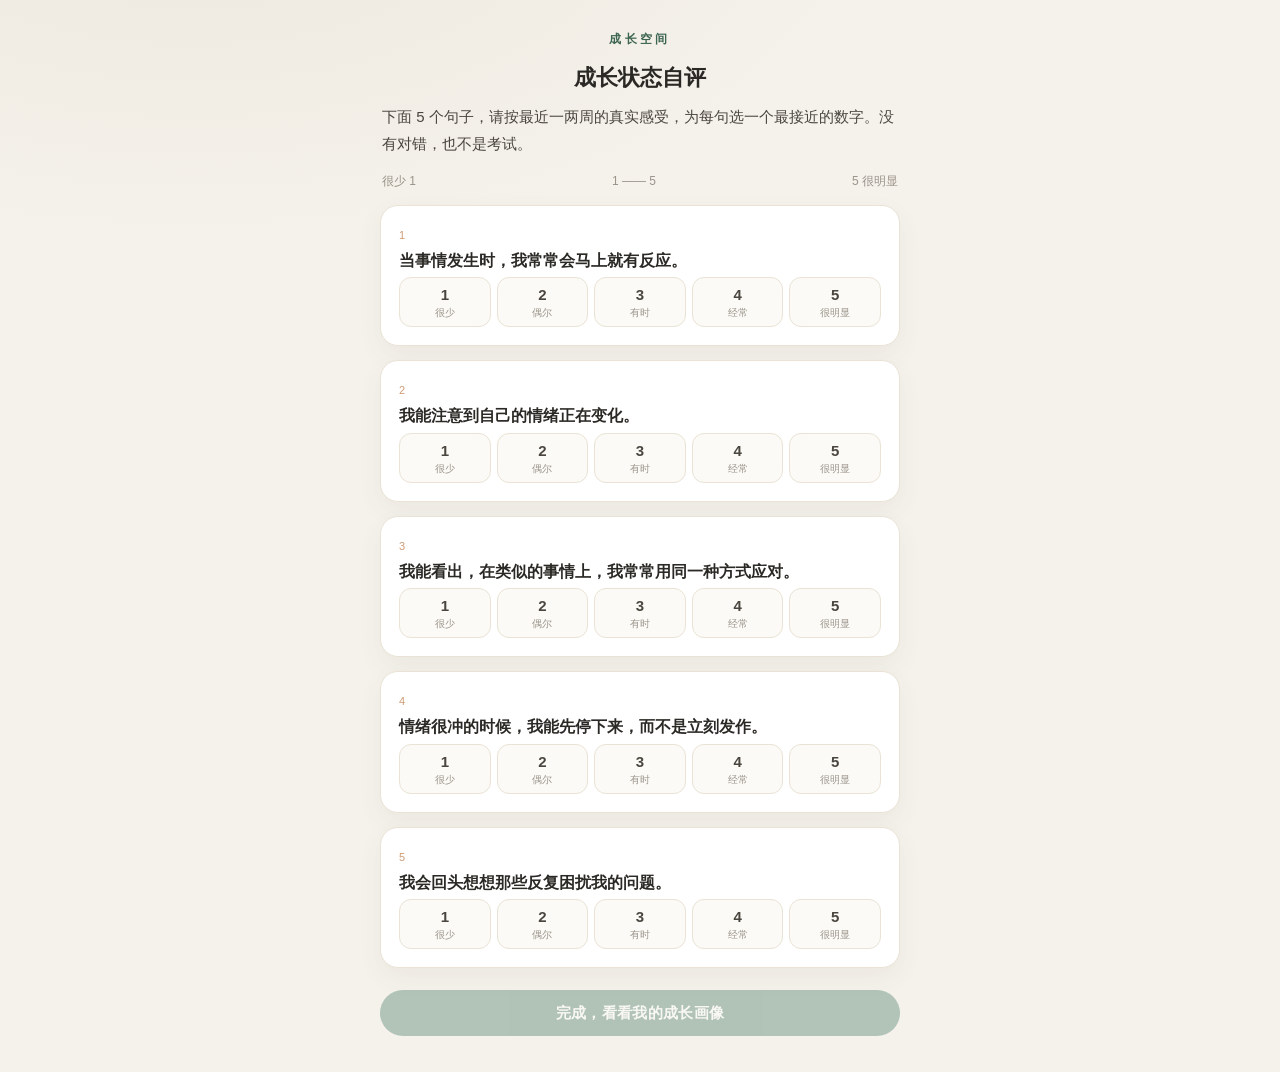
==== 成长空间.html @ 11278778 "growth-space: 个人成长小工具 第一阶段(9区框架+中央区5课+成长闭环)" ====
﻿<!DOCTYPE html>
<html lang="zh-CN">
<head>
  <meta charset="UTF-8">
  <meta name="viewport" content="width=device-width, initial-scale=1.0, viewport-fit=cover">
  <meta name="description" content="成长空间：一个温和的个人成长小工具。自我观察、情绪、沟通与习惯，每天 10 分钟。">
  <title>成长空间</title>
  <style>
/* =========================================================================
   成长空间 · 样式
   温和、简洁、有一点治愈感；成人向生活方式工具；移动端优先。
   ========================================================================= */

:root{
  --bg:#f5f2ec;
  --card:#ffffff;
  --ink:#2b2925;
  --ink-2:#4a463f;
  --muted:#9b948a;
  --line:#eae3d5;
  --brand:#5f8b77;
  --brand-ink:#3d6551;
  --brand-soft:#e9f1ec;
  --warm:#cf9b74;
  --warm-soft:#f8ece1;
  --radius:18px;
  --shadow:0 10px 26px rgba(80,70,55,.06);
  --maxw:560px;
  --font:-apple-system,BlinkMacSystemFont,"PingFang SC","Hiragino Sans GB","Microsoft YaHei","Noto Sans SC",sans-serif;
}

*{box-sizing:border-box;-webkit-tap-highlight-color:transparent}
html{-webkit-text-size-adjust:100%}
body{
  margin:0;
  font-family:var(--font);
  background:var(--bg);
  color:var(--ink);
  line-height:1.7;
  min-height:100vh;
}
button{font-family:inherit;cursor:pointer;border:none;background:none;color:inherit}
input,textarea{font-family:inherit;color:var(--ink)}

.hidden{display:none !important}

/* 页面容器：窄列居中，桌面两侧留气氛 */
main#view{
  max-width:var(--maxw);
  margin:0 auto;
  padding:18px 20px 104px;
}
body.no-tab main#view{padding-bottom:36px}

/* ---------- 顶栏 ---------- */
#topbar{
  position:sticky;top:0;z-index:30;
  display:flex;align-items:center;justify-content:center;
  height:52px;
  background:color-mix(in srgb, var(--bg) 82%, transparent);
  backdrop-filter:blur(8px);
  -webkit-backdrop-filter:blur(8px);
}
#topbar.hidden{display:none}
#pageTitle{font-size:15px;font-weight:600;letter-spacing:.04em}
#btnBack{
  position:absolute;left:10px;top:50%;transform:translateY(-50%);
  width:40px;height:40px;font-size:26px;line-height:1;color:var(--ink-2);
}
body.no-bar #topbar{display:none}

/* ---------- 底部导航 ---------- */
#tabbar{
  position:fixed;left:0;right:0;bottom:0;z-index:40;
  max-width:var(--maxw);margin:0 auto;
  display:flex;
  background:color-mix(in srgb, var(--card) 92%, transparent);
  backdrop-filter:blur(10px);
  -webkit-backdrop-filter:blur(10px);
  border-top:1px solid var(--line);
  padding-bottom:env(safe-area-inset-bottom);
}
#tabbar.hidden{display:none}
#tabbar .tab{
  flex:1;height:60px;
  display:flex;flex-direction:column;align-items:center;justify-content:center;
  font-size:12px;color:var(--muted);letter-spacing:.03em;
  position:relative;
}
#tabbar .tab::before{
  content:"";width:4px;height:4px;border-radius:50%;
  background:transparent;margin-bottom:2px;
}
#tabbar .tab.on{color:var(--brand-ink);font-weight:600}
#tabbar .tab.on::before{background:var(--brand)}

/* ---------- 轻提示 ---------- */
#toast{
  position:fixed;left:50%;bottom:88px;transform:translateX(-50%) translateY(8px);
  z-index:60;background:rgba(43,41,37,.88);color:#fff;
  font-size:13px;padding:9px 16px;border-radius:999px;
  opacity:0;pointer-events:none;transition:.22s ease;white-space:nowrap;
}
#toast.show{opacity:1;transform:translateX(-50%) translateY(0)}
body.no-tab #toast{bottom:40px}

/* ---------- 通用 ---------- */
.muted{color:var(--muted)}
.small{font-size:12px}
.center{text-align:center}
.label{
  font-size:12px;letter-spacing:.14em;color:var(--muted);
  text-transform:uppercase;
}
.card{
  background:var(--card);border:1px solid var(--line);
  border-radius:var(--radius);box-shadow:var(--shadow);
  padding:18px 18px;
  margin:0 0 14px;
}
.card-head{
  display:flex;align-items:baseline;justify-content:space-between;
  margin-bottom:6px;gap:10px;
}
.card h3{margin:2px 0 6px;font-size:18px;line-height:1.5}
.card .sub,.card p{margin:4px 0}
.meta{font-size:13px;margin:2px 0}
.tag{
  display:inline-block;font-size:11px;padding:2px 9px;border-radius:999px;
  background:#f0ece4;color:#8a8376;white-space:nowrap;
}
.tag.live,.tag.ok{background:var(--brand-soft);color:var(--brand-ink)}
.tag.soon{background:#f1eee7;color:#a49c8f}
.page-intro{color:var(--ink-2);font-size:14px;margin:6px 2px 14px}

/* 按钮 */
.btn{
  display:inline-flex;align-items:center;justify-content:center;
  min-height:46px;padding:0 20px;border-radius:999px;
  font-size:15px;font-weight:600;letter-spacing:.02em;
  transition:transform .08s ease, opacity .15s;
}
.btn:active{transform:scale(.98)}
.btn.primary{background:var(--brand);color:#fff}
.btn.ghost{background:var(--card);color:var(--brand-ink);border:1px solid var(--line)}
.btn.wide{width:100%}
.btn[disabled]{opacity:.45;pointer-events:none}
.btnrow{display:flex;gap:10px;flex-wrap:wrap;margin-top:14px}
.btnrow .btn{flex:1;min-width:120px}
.btnrow.center{justify-content:center}
.bigpad{margin-top:6px}
.link{
  color:var(--brand-ink);font-size:14px;padding:6px 2px;font-weight:500;
}
.link.small{font-size:12px;color:var(--muted)}

/* 进度条与统计 */
.bar{height:8px;border-radius:999px;background:#eee7da;overflow:hidden;margin:8px 0 4px}
.bar i{display:block;height:100%;background:linear-gradient(90deg,var(--brand),#83a68f);border-radius:999px;transition:width .4s ease}
.bar.mini{margin:10px 0 2px}
.statrow{display:flex;gap:6px;margin-top:12px}
.stat{flex:1;text-align:center}
.stat b{display:block;font-size:20px;font-weight:700;letter-spacing:.01em}
.stat span{font-size:11px;color:var(--muted)}

/* ---------- 首页 ---------- */
.hero{
  background:linear-gradient(160deg,var(--brand-soft),#f3ead9);
  border-radius:22px;padding:20px 20px 22px;margin-bottom:16px;
}
.hero-row{display:flex;align-items:center;justify-content:space-between;margin-bottom:14px}
.brand-mini{font-size:12px;letter-spacing:.28em;color:var(--brand-ink);font-weight:600}
.streak-chip{
  font-size:12px;color:var(--brand-ink);background:rgba(255,255,255,.65);
  padding:4px 11px;border-radius:999px;
}
.greet{font-size:13px;color:var(--brand-ink);margin:0 0 2px}
.hero-q{font-size:27px;line-height:1.35;margin:0;font-weight:700;letter-spacing:.01em}
.today-card h3{font-size:19px}
.today-card .btn{margin-top:14px}
.today-note{font-size:13px;color:var(--muted);text-align:center;margin:4px 0 6px}
.done-card .big{font-size:15px;color:var(--brand-ink);background:var(--brand-soft);display:inline-block;padding:8px 14px;border-radius:999px;margin-bottom:8px;font-weight:700;letter-spacing:.1em}
.card .pt{font-weight:600;color:var(--ink-2)}

/* ---------- 9 区地图 ---------- */
.zonemap{
  display:grid;grid-template-columns:repeat(3,1fr);grid-auto-rows:minmax(84px,auto);
  gap:9px;
}
.zone-cell{
  display:flex;flex-direction:column;align-items:center;justify-content:center;
  background:var(--card);border:1px solid var(--line);border-radius:16px;
  text-align:center;padding:8px 6px;color:var(--ink-2);
  text-decoration:none;min-height:84px;
}
.zone-cell.live{
  background:linear-gradient(160deg,#eef4ef,var(--card));
  border-color:#c9dcd2;
}
.zc-name{font-size:13px;font-weight:600;line-height:1.35}
.zc-count{font-size:11px;color:var(--brand-ink);margin-top:2px;font-weight:600}
.zc-status{font-size:10px;color:#b3aca0;margin-top:2px;letter-spacing:.05em}
.zc-status.ok{color:var(--brand)}

/* 区域详情 */
.zone-head{display:flex;align-items:flex-start;justify-content:space-between;gap:8px}
.zone-head h2{margin:0;font-size:22px}
.mods{margin:0 0 14px}
.mods .label,.lessons .label{margin:4px 2px 8px}
.mod{
  display:flex;align-items:center;gap:10px;
  background:var(--card);border:1px solid var(--line);
  padding:12px 14px;border-radius:14px;margin-bottom:8px;font-size:14px;
}
.mod .dot{width:8px;height:8px;border-radius:50%;background:var(--brand);flex:none}
.mod.soon{color:var(--muted)}
.mod.soon .dot{background:#d8d1c3}
.soon-tag{margin-left:auto;font-size:11px;color:#b3aca0;white-space:nowrap}
.lessons .label{margin-top:6px}
.coming-card{background:var(--warm-soft);border-radius:var(--radius);padding:16px 18px;border:1px solid #f0ddc9}

/* 课程行 */
.lesson-row{
  display:flex;align-items:center;justify-content:space-between;gap:10px;
  background:var(--card);border:1px solid var(--line);
  border-radius:15px;padding:13px 14px;margin-bottom:9px;
}
.lesson-row.done{background:#fafaf7;border-color:#e3dfd3}
.lesson-row.done .lr-text b{color:var(--muted)}
.lesson-row .lr-main{display:flex;align-items:center;gap:12px;min-width:0}
.lr-no{
  flex:none;width:34px;height:34px;border-radius:50%;
  display:flex;align-items:center;justify-content:center;
  font-size:13px;font-weight:700;color:var(--brand-ink);background:var(--brand-soft);
}
.lesson-row.done .lr-no{background:#eef0e6;color:#a6a194}
.lr-text{min-width:0}
.lr-text b{display:block;font-size:15px;line-height:1.4}
.lr-text .small{display:block;margin-top:2px}
.lr-cta{flex:none;font-size:12px;color:var(--brand-ink);font-weight:600}

/* ---------- 学习页 ---------- */
.lesson-head{padding:6px 2px 8px}
.lesson-head h2{font-size:21px;line-height:1.45;margin:8px 0 4px}
.lh-meta{display:flex;align-items:center;gap:8px;font-size:12px}
.ribbon{
  margin:10px 0 4px;font-size:12px;color:var(--brand-ink);
  background:var(--brand-soft);border-radius:999px;padding:6px 12px;display:inline-block;
}
.stepper{display:flex;gap:8px;margin:16px 0 6px}
.stepper .step{display:flex;align-items:center;gap:6px;font-size:12px;color:#b3aca0}
.stepper .step i{
  width:20px;height:20px;border-radius:50%;background:#efe9dc;color:#9f988b;
  font-style:normal;display:flex;align-items:center;justify-content:center;font-size:11px;
}
.stepper .step.on{color:var(--brand-ink)}
.stepper .step.on i,.stepper .step.cur i{background:var(--brand);color:#fff}
.stepper .step.cur{color:var(--brand-ink);font-weight:600}

.reading{font-size:16px;line-height:1.9;color:#33312c}
.body-h{margin:20px 0 4px;font-size:17px;color:var(--ink);letter-spacing:.01em}
.body-p{margin:6px 0;color:#3b3832}
.case{
  background:var(--warm-soft);border:1px solid #f0ddc9;border-left:4px solid var(--warm);
  border-radius:12px;padding:12px 15px;margin:16px 0;
}
.case-tag{display:block;font-size:11px;color:var(--warm);letter-spacing:.12em;margin-bottom:6px;font-weight:600}
.action-bar{margin-top:22px}
.card.finish .tip{margin-top:10px;background:var(--brand-soft);border-radius:12px;padding:11px 13px;font-size:13.5px;color:var(--ink-2)}

/* ---------- 表单 ---------- */
.steps{margin:8px 0 12px;padding-left:20px}
.steps li{margin:5px 0;color:var(--ink-2)}
.field{display:block;margin:14px 0}
.field>span{font-size:13.5px;font-weight:600;color:var(--ink-2);display:block;margin-bottom:6px}
.field .q{font-size:15px;font-weight:600;color:var(--ink)}
.field .hint{display:block;font-size:12px;color:var(--muted);font-weight:400;margin-top:2px}
textarea{
  width:100%;border:1px solid var(--line);background:#fbfaf6;
  border-radius:12px;padding:11px 12px;font-size:14.5px;line-height:1.7;
  resize:vertical;min-height:56px;outline:none;
}
textarea:focus{border-color:#c4d6cb;background:#fff}

/* ---------- 画像 / 状态 ---------- */
.state-text{font-size:15px;line-height:1.85;color:var(--ink-2);margin-top:4px}
.focus-label{margin:10px 0 2px;font-size:12px;letter-spacing:.12em;color:var(--muted)}
.focus-item{margin:3px 0;color:var(--ink-2);font-size:14px}
.chips{display:flex;flex-wrap:wrap;gap:8px;margin-top:8px}
.chip{
  font-size:12.5px;color:var(--brand-ink);background:var(--brand-soft);
  border:1px solid #d6e3da;padding:7px 12px;border-radius:999px;line-height:1.3;
  text-align:left;max-width:100%;
}
.chip.ok{background:var(--brand-soft)}
.smallmt{margin-top:14px}
.statgrid{display:grid;grid-template-columns:repeat(4,1fr);gap:9px;margin-bottom:14px}
.statgrid .stat{background:var(--card);border:1px solid var(--line);border-radius:16px;padding:12px 4px}
.statgrid .stat b{font-size:19px}

/* 时间线 */
.timeline{list-style:none;margin:6px 0 0;padding:0}
.timeline li{
  display:flex;gap:12px;padding:10px 0;border-bottom:1px dashed var(--line);
}
.timeline li:last-child{border-bottom:none}
.tl-date{flex:none;width:52px;font-size:11px;color:var(--muted);line-height:1.4;text-align:right}
.tl-date em{display:block;font-style:normal;color:#c6bfb2}
.tl-main{min-width:0;font-size:13.5px}
.tl-main b{font-weight:600;font-size:13.5px;color:var(--ink-2)}
.tl-main .note{margin:2px 0 0;font-size:13px;color:var(--ink-2);white-space:pre-wrap}
.review p{color:var(--ink-2)}

/* ---------- 成长评估 ---------- */
.assess .page-intro{font-size:15px;line-height:1.8}
.assess-top{text-align:center;margin:6px 0 4px}
.assess-top h2{font-size:22px;margin:8px 0 2px}
.scale-legend{
  display:flex;justify-content:space-between;font-size:12px;color:var(--muted);
  margin:6px 2px 14px;
}
.aq{padding-top:16px}
.aq-no{font-size:11px;color:var(--warm);letter-spacing:.2em;margin:0}
.aq-text{font-size:15.5px;font-weight:600;margin:4px 0 12px;line-height:1.6}
.scale{display:flex;gap:6px}
.sc{
  flex:1;display:flex;flex-direction:column;align-items:center;gap:3px;
  padding:8px 0 6px;border:1px solid var(--line);border-radius:12px;
  background:#fbfaf6;font-size:10px;color:var(--muted);
}
.sc b{font-size:15px;color:var(--ink-2)}
.sc.on{background:var(--brand);border-color:var(--brand)}
.sc.on b,.sc.on span{color:#fff}

@media (min-width:600px){
  body{background:
    radial-gradient(1200px 600px at 15% -10%, #ece8dd 0, transparent 60%),
    var(--bg);}
}
@media (max-width:360px){
  .hero-q{font-size:24px}
  .statgrid{grid-template-columns:repeat(2,1fr)}
}
</style>
</head>
<body>

  <!-- 顶栏 -->
  <header id="topbar">
    <button id="btnBack" class="iconbtn back" aria-label="返回" hidden>‹</button>
    <div id="pageTitle">成长空间</div>
  </header>

  <!-- 页面内容 -->
  <main id="view"></main>

  <!-- 底部导航 -->
  <nav id="tabbar">
    <button class="tab" data-nav="home">首页</button>
    <button class="tab" data-nav="route">路线</button>
    <button class="tab" data-nav="course">课程</button>
    <button class="tab" data-nav="practice">练习</button>
    <button class="tab" data-nav="archive">我的</button>
  </nav>

  <!-- 轻提示 -->
  <div id="toast" role="status"></div>

  <!-- 核心层 -->
  <script>
/* =========================================================================
 * 成长空间 · 通用 UI 小工具（无依赖）
 * ========================================================================= */
(function () {
  "use strict";

  function $(s, root) { return (root || document).querySelector(s); }
  function $all(s, root) { return Array.prototype.slice.call((root || document).querySelectorAll(s)); }

  /* 转义，防止用户输入内容被当作 HTML 渲染 */
  function esc(s) {
    return String(s == null ? "" : s)
      .replace(/&/g, "&amp;").replace(/</g, "&lt;").replace(/>/g, "&gt;")
      .replace(/"/g, "&quot;").replace(/'/g, "&#39;");
  }

  function el(tag, cls, text) {
    var n = document.createElement(tag);
    if (cls) n.className = cls;
    if (text !== undefined && text !== null) n.textContent = text;
    return n;
  }

  /* 本地日期 YYYY-MM-DD */
  function today() {
    var d = new Date();
    return d.getFullYear() + "-" + pad(d.getMonth() + 1) + "-" + pad(d.getDate());
  }
  function pad(n) { return (n < 10 ? "0" : "") + n; }
  function dateToStr(d) {
    return d.getFullYear() + "-" + pad(d.getMonth() + 1) + "-" + pad(d.getDate());
  }
  function dayBefore(str) {
    var d = new Date(str + "T00:00:00");
    d.setDate(d.getDate() - 1);
    return dateToStr(d);
  }
  /* 显示友好日期：今天/昨天/M月d日 */
  function friendlyDate(str) {
    var t = today();
    if (str === t) return "今天";
    if (str === dayBefore(t)) return "昨天";
    var p = str.split("-");
    return parseInt(p[1], 10) + "月" + parseInt(p[2], 10) + "日";
  }
  function friendlyTime(ts) {
    var d = new Date(ts);
    return pad(d.getHours()) + ":" + pad(d.getMinutes());
  }

  /* 轻提示 */
  var toastTimer = null;
  function toast(msg) {
    var t = $("#toast");
    if (!t) return;
    t.textContent = msg;
    t.classList.add("show");
    clearTimeout(toastTimer);
    toastTimer = setTimeout(function () { t.classList.remove("show"); }, 1800);
  }

  window.UI = {
    $: $, $all: $all, el: el, esc: esc,
    today: today, pad: pad, dateToStr: dateToStr, dayBefore: dayBefore,
    friendlyDate: friendlyDate, friendlyTime: friendlyTime, toast: toast
  };
})();
</script>
  <script>
/* =========================================================================
 * 成长空间 · 本地数据层（LocalStorage，key 前缀 gs.）
 * 所有用户数据只保存在当前浏览器里，不联网、不上传。
 * ========================================================================= */
(function () {
  "use strict";

  var PREFIX = "gs.";
  var KEYS = { profile: "profile", progress: "progress", journal: "journal", practices: "practices" };

  function raw(k) { return PREFIX + k; }
  function loadJson(k, def) {
    try {
      var v = JSON.parse(localStorage.getItem(raw(k)));
      return v == null ? def : v;
    } catch (e) { return def; }
  }
  function saveJson(k, v) {
    try { localStorage.setItem(raw(k), JSON.stringify(v)); } catch (e) { /* 隐私/容量异常时静默 */ }
  }

  function getProfile() { return loadJson(KEYS.profile, null); }
  function saveProfile(p) { saveJson(KEYS.profile, p); }

  function progress() { return loadJson(KEYS.progress, {}); }
  function saveProgress(o) { saveJson(KEYS.progress, o); }
  function journal() { return loadJson(KEYS.journal, []); }
  function practices() { return loadJson(KEYS.practices, []); }

  function courseState(id) {
    var p = progress()[id];
    return p ? p.status : "none";
  }
  function isDone(id) { return courseState(id) === "done"; }
  function markStarted(id) {
    var p = progress();
    if (!p[id] || p[id].status !== "done") {
      if (!p[id]) p[id] = { status: "started", startedAt: Date.now() };
    }
    saveProgress(p);
  }

  /* 新增一条成长记录（时间线用）。type: assessment / course / practice */
  function addJournal(type, note, meta) {
    var j = journal();
    var d = new Date();
    j.push({
      id: "j" + d.getTime() + Math.floor(Math.random() * 1000),
      date: UI.today(), ts: d.getTime(), type: type, note: note || "", meta: meta || {}
    });
    j.sort(function (a, b) { return a.ts - b.ts; });
    saveJson(KEYS.journal, j);
  }

  /* 记录一次“今日练习” */
  function addPractice(courseId, note) {
    var arr = practices();
    var d = new Date();
    arr.push({ id: courseId + "-" + d.getTime(), courseId: courseId, note: note || "", date: UI.today(), ts: d.getTime() });
    arr.sort(function (a, b) { return b.ts - a.ts; });
    saveJson(KEYS.practices, arr);
  }

  /* 完成一节课程：写进度 + 练习 + 成长记录 */
  function completeCourse(courseId, payload) {
    payload = payload || {};
    var p = progress();
    p[courseId] = { status: "done", finishedAt: Date.now() };
    saveProgress(p);
    if (!payload.noPractice) addPractice(courseId, payload.practiceNote);
    addJournal("course", "完成课程《" + courseTitle(courseId) + "》", {
      courseId: courseId,
      reflections: payload.reflections || []
    });
  }

  /* 已完成后，再次做练习/反思：只追加记录，不改完成状态 */
  function logSession(courseId, payload) {
    payload = payload || {};
    addPractice(courseId, payload.practiceNote);
    addJournal("practice", "重做练习《" + courseTitle(courseId) + "》", { courseId: courseId });
  }

  function courseTitle(id) {
    var c = window.COURSES && COURSES.filter(function (x) { return x.id === id; })[0];
    return c ? c.title : "";
  }

  /* ---- 统计 ---- */
  function doneIds() {
    var p = progress(), out = [];
    for (var k in p) if (p.hasOwnProperty(k) && p[k].status === "done") out.push(k);
    return out;
  }
  function nextCourseId() {
    var cs = window.COURSES || [];
    for (var i = 0; i < cs.length; i++) if (!isDone(cs[i].id)) return cs[i].id;
    return null;
  }
  function practiceDistinct() {
    var arr = practices(), set = {};
    for (var i = 0; i < arr.length; i++) set[arr[i].courseId] = true;
    return Object.keys(set).length;
  }
  /* 连续学习天数：从今天(或昨天)往前数连续有记录的天数 */
  function streak() {
    var j = journal(), set = {}, has = function (s) { return !!set[s]; };
    for (var i = 0; i < j.length; i++) set[j[i].date] = true;
    if (!j.length) return 0;
    var cur = UI.today(), count = 0;
    if (!has(cur)) cur = UI.dayBefore(cur);   // 今天还没记录时，从昨天算起，不断签
    while (has(cur)) { count++; cur = UI.dayBefore(cur); }
    return count;
  }
  function stats() {
    var ids = doneIds();
    var total = (window.COURSES || []).length;
    var thisWeek = 0, td = UI.today(), j = journal();
    var weekAgo = new Date();
    weekAgo.setDate(weekAgo.getDate() - 7);
    for (var i = 0; i < j.length; i++) if (j[i].ts >= weekAgo.getTime()) thisWeek++;
    var todayActive = j.some(function (e) { return e.date === td; });
    return {
      coursesTotal: total,
      coursesDone: ids.length,
      practiceDone: practiceDistinct(),
      streak: streak(),
      thisWeek: thisWeek,
      todayActive: todayActive
    };
  }

  function resetAll() {
    try {
      localStorage.removeItem(raw(KEYS.profile));
      localStorage.removeItem(raw(KEYS.progress));
      localStorage.removeItem(raw(KEYS.journal));
      localStorage.removeItem(raw(KEYS.practices));
    } catch (e) {}
  }

  window.Store = {
    getProfile: getProfile, saveProfile: saveProfile,
    journal: journal, practices: practices,
    progress: progress,
    courseState: courseState, isDone: isDone, markStarted: markStarted,
    addJournal: addJournal, addPractice: addPractice,
    completeCourse: completeCourse, logSession: logSession,
    doneIds: doneIds, nextCourseId: nextCourseId,
    practiceDistinct: practiceDistinct, streak: streak, stats: stats,
    resetAll: resetAll
  };
})();
</script>
  <script>
/* =========================================================================
 * 成长空间 · 路由与页面切换
 * 页面由 window.Pages[name] 提供：
 *   { title?, render(params)->html, bind(viewEl, params), hideTab?, hideBar? }
 * 底部 5 个根页面(tab) + 下钻页面(zone/lesson/assess)。
 * ========================================================================= */
(function () {
  "use strict";

  var TABS = ["home", "route", "course", "practice", "archive"];
  var TAB_NAMES = { home: "首页", route: "成长路线", course: "课程", practice: "练习", archive: "我的档案" };

  var state = { tab: "home", stack: [] };

  function isTab(name) { return TAB_NAMES.hasOwnProperty(name); }

  function render(name, params) {
    var page = window.Pages[name];
    if (!page) { name = "home"; page = window.Pages.home; }
    var v = UI.$("#view");
    v.innerHTML = page.render(params || {});
    if (page.bind) page.bind(v, params || {});

    /* 顶栏 */
    var hideBar = !!(page.hideBar || name === "assess");
    var topbar = UI.$("#topbar");
    if (topbar) topbar.classList.toggle("hidden", hideBar);
    UI.$("#btnBack") && UI.$("#btnBack").classList.toggle("hidden", isTab(name));

    var titleEl = UI.$("#pageTitle");
    if (titleEl) {
      var t = (typeof page.title === "function" ? page.title(params) : page.title) || TAB_NAMES[name] || "成长空间";
      titleEl.textContent = t;
    }
    document.body.classList.toggle("no-bar", hideBar);
    document.body.classList.toggle("no-tab", !!(page.hideTab || name === "assess"));

    /* 底部导航 */
    var tabbar = UI.$("#tabbar");
    if (tabbar) {
      var hideTab = !!(page.hideTab || name === "assess");
      tabbar.classList.toggle("hidden", hideTab);
      var btns = UI.$all("#tabbar .tab");
      for (var i = 0; i < btns.length; i++) {
        var active = btns[i].getAttribute("data-nav") === name;
        btns[i].classList.toggle("on", active);
      }
    }
    window.scrollTo(0, 0);
    if (window.afterNav) window.afterNav(name, params);
    state.current = { name: name, params: params || {} };
    return state.current;
  }

  function navigate(name, params) {
    if (isTab(name)) { state.tab = name; state.stack = []; }
    else { state.stack.push({ name: name, params: params || {} }); }
    return render(name, params);
  }

  function back() {
    var target;
    if (state.stack.length) { state.stack.pop(); }
    if (state.stack.length) { var top = state.stack[state.stack.length - 1]; target = top; }
    else { target = { name: state.tab, params: {} }; }
    return render(target.name, target.params);
  }

  function current() { return state.current || { name: state.tab }; }

  function init() {
    UI.$("#btnBack").addEventListener("click", function () { back(); });
    var btns = UI.$all("#tabbar .tab");
    for (var i = 0; i < btns.length; i++) {
      (function (b) {
        b.addEventListener("click", function () { navigate(b.getAttribute("data-nav")); });
      })(btns[i]);
    }
  }

  window.Router = {
    TABS: TABS, TAB_NAMES: TAB_NAMES,
    navigate: navigate, back: back, render: render, init: init, current: current
  };
})();
</script>
  <!-- 数据层 -->
  <script>
/* =========================================================================
 * 成长空间 · 9 大成长区域框架
 * -------------------------------------------------------------------------
 * 双层结构：
 *  - core：原始结构名（心智控制 / 自主意识 / …）——仅内部保留，永不渲染。
 *  - name / intro / subTopics：界面使用的安全化、日常化表达。
 * 第一阶段只有中央区(center)为 live，其余 8 区整区“即将开放”。
 * 注意：不删除、不合并、不重排 9 区；本文件为唯一 9 区来源。
 * ========================================================================= */
(function () {
  "use strict";

  var regions = [
    {
      id: "lefttop", core: "左上区 · 神经联络",
      name: "身心感知",
      intro: "练习聆听身体发出的信号：呼吸、紧绷、放松。很多时候身体比语言更早知道答案。",
      subTopics: ["身体会先说话", "呼吸与放松", "照顾身体的信号"],
      status: "soon", pos: { r: 1, c: 1 }
    },
    {
      id: "upper", core: "上方区 · 自主意识",
      name: "自主意识与信息选择",
      intro: "留意自己正在注意什么、相信什么，慢慢把选择注意力与信息的主动权拿回自己手里。",
      subTopics: ["留意注意力放在哪里", "把事实和观点分开", "不被别人的评价带着走"],
      status: "soon", pos: { r: 1, c: 2 }
    },
    {
      id: "righttop", core: "右上区 · 灵性结构",
      name: "内在认知结构",
      intro: "看看心里那些关于“我该是怎样的人、世界该怎样运转”的默认设定，试着给它们松一松。",
      subTopics: ["我怎样看待自己", "心里常说的那句话", "松动旧的看待方式"],
      status: "soon", pos: { r: 1, c: 3 }
    },
    {
      id: "left", core: "左方区 · 旧有惯性",
      name: "习惯与惯性模式",
      intro: "看见那些不知不觉重复了很久的习惯动作，用一个微小、新的动作，轻轻打断自动循环。",
      subTopics: ["认识你的老习惯", "一次微小的新动作", "打断自动循环"],
      status: "soon", pos: { r: 2, c: 1 }
    },
    {
      id: "center", core: "中央区 · 心智控制",
      name: "自我认知与反应",
      intro: "观察自己在情绪和事情来临时如何自动反应，练习在“发生”与“回应”之间，先停一停。",
      subTopics: ["看见自动化反应", "识别情绪", "反应与暂停", "模式复盘"],
      status: "live", pos: { r: 2, c: 2 }
    },
    {
      id: "right", core: "右方区 · 思维扩展",
      name: "思维拓展",
      intro: "把“只能这样想”松一松，练习从别人的角度、从更大的视角，看同一件事情。",
      subTopics: ["换个角度看问题", "想法不等于事实", "打开新的可能"],
      status: "soon", pos: { r: 2, c: 3 }
    },
    {
      id: "leftbottom", core: "左下区 · 神性交换",
      name: "能量与状态管理",
      intro: "了解自己的精力节律：状态低的时候不硬撑，也知道怎么把自己一点一点养回来。",
      subTopics: ["我的精力节律", "状态自查", "学会恢复"],
      status: "soon", pos: { r: 3, c: 1 }
    },
    {
      id: "lower", core: "下方区 · 神性连接",
      name: "安全感与生命体验",
      intro: "在日常生活里建立稳定感：好好吃饭、睡觉、休息，和自己、和生活重新连接。",
      subTopics: ["日常的稳定感", "与生活的连接", "找回自己的节奏"],
      status: "soon", pos: { r: 3, c: 2 }
    },
    {
      id: "rightbottom", core: "右下区 · 模块交换",
      name: "信息与认知模块",
      intro: "留意每天进来的信息怎样影响你，练习先筛选、暂停、验证，而不是照单全收。",
      subTopics: ["我的信息摄入", "判断与验证", "选择相信什么"],
      status: "soon", pos: { r: 3, c: 3 }
    }
  ];

  function byId(id) {
    for (var i = 0; i < regions.length; i++) if (regions[i].id === id) return regions[i];
    return null;
  }

  window.GData = {
    regions: regions,
    regionById: byId,
    liveRegionId: "center",          // 第一阶段有真实课程的区
    gridSize: 3                      // 3×3 空间地图
  };
})();
</script>
  <script>
/* =========================================================================
 * 成长空间 · 成长状态自评（数据 + 画像规则）
 * 只输出「当前状态 / 值得关注的方向 / 推荐练习」，
 * 不做人格类型、不做心理等级结论。
 * ========================================================================= */
(function () {
  "use strict";

  var SCALE_WORDS = ["很少", "偶尔", "有时", "经常", "很明显"];

  var QUESTIONS = [
    { key: "q1", text: "当事情发生时，我常常会马上就有反应。", needSign: "high" },
    { key: "q2", text: "我能注意到自己的情绪正在变化。", needSign: "low" },
    { key: "q3", text: "我能看出，在类似的事情上，我常常用同一种方式应对。", needSign: "low" },
    { key: "q4", text: "情绪很冲的时候，我能先停下来，而不是立刻发作。", needSign: "low" },
    { key: "q5", text: "我会回头想想那些反复困扰我的问题。", needSign: "low" }
  ];

  var FOCUS_TEXT = {
    q1: "练习在反应之前，先给自己一个“停一下”的间隙",
    q2: "练习留意自己情绪的变化——哪怕只是“我在生气”“我在紧张”",
    q3: "练习认出自己在哪些相似情境里，反复用同一种方式应对",
    q4: "练习在情绪最冲的时候，先拉开一点距离，再决定怎么回应",
    q5: "练习定期回头看看，自己正在重复哪些模式"
  };
  /* 每个方向对应中央区里的课程 */
  var COURSE_MAP = { q1: "c1", q2: "c3", q3: "c2", q4: "c4", q5: "c5" };

  function courseById(id) {
    var cs = window.COURSES || [];
    for (var i = 0; i < cs.length; i++) if (cs[i].id === id) return cs[i];
    return null;
  }

  /* answers: {q1:1..5, ...} */
  function buildPortrait(answers) {
    var total = 0, scored = [];
    for (var i = 0; i < QUESTIONS.length; i++) {
      var q = QUESTIONS[i], v = answers[q.key];
      v = Math.max(1, Math.min(5, Number(v) || 3));
      var need = q.needSign === "high" ? v : 6 - v;   // 需要关注的程度 1..5
      total += need;
      scored.push({ q: q.key, need: need });
    }
    scored.sort(function (a, b) { return b.need - a.need; });

    var focus = [], seen = {};
    for (var k = 0; k < scored.length && focus.length < 2; k++) {
      if (scored[k].need >= 2 && !seen[scored[k].q]) {
        seen[scored[k].q] = true;
        focus.push({ q: scored[k].q, text: FOCUS_TEXT[scored[k].q], need: scored[k].need });
      }
    }
    if (!focus.length) {
      /* 五项都比较稳时，仍给一个温和的“保持方向” */
      focus.push({ q: "q2", text: "现在的状态已经比较稳，可以继续在“留意自己的反应”上保持练习", need: 0 });
    }

    /* 推荐课程：由关注方向映射，不足时补第一课 */
    var recommendIds = [], seenC = {};
    for (var m = 0; m < focus.length; m++) {
      var cid = COURSE_MAP[focus[m].q];
      if (cid && !seenC[cid]) { seenC[cid] = true; recommendIds.push(cid); }
    }
    if (!recommendIds.length) recommendIds.push("c1");

    var state;
    if (total <= 9) {
      state = "你已经开始留意自己的反应，这个起点本身就很难得。接下来的练习，会把“事后想明白”，慢慢练成“当场就看见”。";
    } else if (total <= 16) {
      state = "大多数时候，你是在事情过去之后才想明白；真正难的，是“当下的那几秒”。这几节课程，会陪你在最容易被带走的时刻，练习先停一停。";
    } else {
      state = "情绪或冲突来得很快的时候，你常常来不及刹车。这里不会评判你，只会陪你一小步一小步地练：看见它、暂停一下、再选择怎么回应。";
    }

    return {
      state: state,
      focus: focus.map(function (f) { return { q: f.q, text: f.text }; }),
      recommendIds: recommendIds,
      raw: { total: total, answers: answers }
    };
  }

  function scaleWord(n) { return SCALE_WORDS[n - 1] || ""; }

  window.ASSESS = {
    intro: "下面 5 个句子，请按最近一两周的真实感受，为每句选一个最接近的数字。没有对错，也不是考试。",
    questions: QUESTIONS,
    scaleWords: SCALE_WORDS,
    scaleWord: scaleWord,
    buildPortrait: buildPortrait,
    courseMap: COURSE_MAP
  };
})();
</script>
  <script>
/* =========================================================================
 * 成长空间 · 第一阶段 5 节真实课程（全部归属「中央区 · 自我认知与反应」）
 * body 块类型：h=小标题 / p=正文 / case=生活案例
 * 语言要求：简单、温和、日常、可马上练、不贴标签。
 * ========================================================================= */
(function () {
  "use strict";

  var COURSES = [
    /* ---------------- 第 1 节 ---------------- */
    {
      id: "c1", regionId: "center", order: 1,
      title: "我为什么总是下意识地这样反应？",
      minutes: 8,
      summary: "认识“自动反应”：它在很多瞬间替你做了决定，而你并不知情。",
      body: [
        { t: "h", x: "你有没有过这样的时刻？" },
        { t: "p", x: "一句话还没听完，火气已经上来了；对方只是看了你一眼，你心里已经翻江倒海；等事情过去，你甚至有点后悔：“我刚刚怎么就那样了？”" },
        { t: "p", x: "这些“刹不住”的瞬间，不是只有你一个人会遇到。它们来自一套你自己都未必知道的“自动反应”——像手机里预设好的快捷键：一个刺激进来，程序已经跑完了，你才后知后觉。" },
        { t: "h", x: "自动反应是什么？" },
        { t: "p", x: "它是我们在成长过程里慢慢养成的、几乎不用思考的应对方式。小时候有用，就一直被保留下来。比如：小时候一被批评就习惯性沉默，长大后面对“被否定”，还是先躲开；小时候哭闹能得到关注，长大后遇到落差，第一反应仍是闹情绪。" },
        { t: "p", x: "自动反应本身不坏，它让我们省力。问题只在于：它常常替你做了决定，而你并不知情，也未必同意。" },
        { t: "h", x: "这节课想让你带走什么？" },
        { t: "p", x: "不需要立刻改掉什么。这节课只想先帮你认出：“哦，原来我刚才那样反应，可能不是此刻真实的我想要的，而是一个自动跑起来的旧程序。”——看见，是改变的第一步。" },
        { t: "case", x: "小何和室友合租，室友又一次没洗碗就出了门。小何看到水槽，火“腾”地一下上来，脑子里已经想好十分钟后要怎么怼人。她坐下来喘了几口气才发现：真正让她难受的，不是“没洗碗”这件小事，而是“我说了很多次，你却总不当回事”那种被忽视的感觉。是那种感觉启动了自动反应，而不是水槽本身。" },
        { t: "h", x: "一个可以马上试的小提醒" },
        { t: "p", x: "接下来几天，只做一件事：当那股“腾”的一下上来时，先别急着行动，只在心里说一句“它来了”。光是这一句，你就已经从“被它带着跑”，站到了“看着它跑”的位置。" }
      ],
      practice: {
        title: "今日练习 · 标记一次“它来了”",
        steps: [
          "回想最近两三天里“火一下子上来”的某个瞬间（现在回想也可以）。",
          "别评判自己，只是在心里或纸上标记一句：它来了。",
          "试着再补一句：那一刻，我身体哪里先有感觉？（脸发烫、胸口紧、手攥紧……）"
        ],
        prompt: "写下你标记到的那一次反应（留空也可以，想到了再回来写）"
      },
      reflections: [
        { q: "回想最近一次让你“刹不住”的事，真正启动它的，是什么？", hint: "比如：不是那件小事本身，而是某种“不被当回事”的感觉" }
      ],
      feedback: {
        text: "很棒，你已经开始把镜头转向自己了。自动反应不可怕，可怕的是我们对它毫无察觉。今天你看见了它一次，这就是实实在在的第一步。",
        tip: "下一节，我们去看看，这个自动反应是怎么一步步“演”起来的。"
      }
    },

    /* ---------------- 第 2 节 ---------------- */
    {
      id: "c2", regionId: "center", order: 2,
      title: "看见自己的自动化反应",
      minutes: 6,
      summary: "给自己的反应放一个慢镜头，看清“触发→解读→情绪→动作”是怎么连起来的。",
      body: [
        { t: "h", x: "给反应放慢镜头" },
        { t: "p", x: "上一节我们标记了“它来了”。这一节，我们把它拆开看：像把一段视频放慢，你会发现反应并不是一秒钟发生的，它其实是一串很短的连锁——" },
        { t: "p", x: "触发 → 心里的解读 → 情绪 → 行动。" },
        { t: "p", x: "比如同事说“你效率好低”。触发是一句话；心里的解读是“他在否定我的能力”；情绪是愤怒和委屈；行动是顶回去，或冷战。可很多时候，我们把中间两格都跳过了，直接以为是“这句话让我很生气”。" },
        { t: "p", x: "而中间那两格，恰恰是真正由你控制的地方。" },
        { t: "h", x: "同一个触发，可以有不同解读" },
        { t: "p", x: "同样一句“你效率好低”，可以解读成“他在针对我”，也可以解读成“他今天心情不好，随口一说”。解读不同，情绪和行动就完全不同。你未必能控制别人说什么，但你有机会看见自己是怎么解读的。" },
        { t: "h", x: "慢镜头回放怎么做" },
        { t: "p", x: "找一件让你有情绪的事，问自己四句：① 刚刚发生了什么？（只描述事实，不加评价）② 我心里给它安了什么解读？③ 我起了什么情绪？④ 我做了什么？" },
        { t: "p", x: "写下来，不用分析得多漂亮，看得见就好。这个动作本身，就是“看见自动化反应”。" },
        { t: "case", x: "小何回想到那次水槽，用四句话回放：① 室友又没洗碗就出门了（事实）；② 我心里：他就是不尊重我、把我的话当耳旁风（解读）；③ 情绪：愤怒，还有一点委屈；④ 行动：想发消息冷嘲热讽。写完之后她自己笑了：“其实他没洗，可能是赶早班真的忘了。”解读一换，火气就小了大半。" }
      ],
      practice: {
        title: "今日练习 · 给反应做一次四句回放",
        steps: [
          "挑一件最近让你有点情绪的小事。",
          "按顺序写四句：发生了什么（事实）→ 我的解读 → 我的情绪 → 我做了什么。",
          "最后问自己一句：如果换一种解读，还会是同一个故事吗？"
        ],
        prompt: "把这次回放写在这里（四句或长或短都可以）"
      },
      reflections: [
        { q: "用这四句回放最近一次让你不快的小事，卡在最难的是哪一步？", hint: "多数人卡在“只描述事实，不加评价”这一步" },
        { q: "如果换一种解读，这件事还会是同一个故事吗？", hint: "不用勉强，想一想就好" }
      ],
      feedback: {
        text: "你已经能把自己当成“观察者”来看自己的反应了，这是很了不起的能力。看见解读，就看见了一个可以转动的开关。",
        tip: "下一节，我们聊聊情绪本身：情绪出现时，你身上到底发生了什么。"
      }
    },

    /* ---------------- 第 3 节 ---------------- */
    {
      id: "c3", regionId: "center", order: 3,
      title: "情绪出现时，我真正发生了什么？",
      minutes: 8,
      summary: "把情绪当成身体的信号来读，而不是一件需要立刻处理的麻烦。",
      body: [
        { t: "h", x: "情绪不是敌人" },
        { t: "p", x: "很多人一有情绪就慌：“我又生气了”“我又焦虑了”。但情绪本身不是问题，它更像身体发来的一条消息——像仪表盘上亮起的灯，提醒你：“这里有点事，需要你注意一下。”" },
        { t: "p", x: "灯亮了，你不必砸仪表盘，也不必假装没看见；你只需要先读一读它。" },
        { t: "h", x: "情绪来时，身体先动" },
        { t: "p", x: "留意一下：生气时是不是胸口发紧、呼吸变浅？紧张时是不是肩膀耸起来、手心出汗？难过时是不是觉得喉咙堵、身体往下沉？情绪从来不只是“脑子里的事”，它一直有身体的信号。" },
        { t: "p", x: "所以“管理情绪”的第一步，常常不是讲道理，而是先照顾身体：让呼吸慢一点、让肩膀落下来、给自己倒杯水。" },
        { t: "h", x: "给情绪命名，能帮它降温" },
        { t: "p", x: "有个很朴素的经验：当你把“我不舒服”具体成“我是愤怒”“我是委屈”“我是害怕被忽视”，情绪本身的浓度会降下来一些。命名，是给它一个出口，让它不再只是雾蒙蒙地堵在胸口。" },
        { t: "h", x: "别急着“解决”，先“陪伴”" },
        { t: "p", x: "我们习惯一有情绪就想立刻把它弄走。可很多时候，情绪只是需要被承认一下：“是的，我现在很生气，这很正常。”承认之后，它反而不那么急着要你反应了。" },
        { t: "case", x: "小何那天没有怼室友，而是坐在床边做了三件事：① 承认——在心里说“我很生气，还很委屈”；② 找身体——她发现自己的手一直是攥紧的，于是松开，深呼吸了三次；③ 命名——她写下来：“我是因为觉得被忽视而难过，不全是愤怒。”做完这些，她发现自己没那么想发那条消息了。" }
      ],
      practice: {
        title: "今日练习 · 读一读你的情绪信号",
        steps: [
          "下次情绪上来时（或回想最近一次），先不急着处理它。",
          "问身体：我现在胸口、肩膀、手、呼吸，是什么感觉？",
          "试着给它一个名字：愤怒？委屈？害怕？还是别的什么？在纸上写下来。"
        ],
        prompt: "写下你读到的身体信号和情绪的名字"
      },
      reflections: [
        { q: "最近一次情绪比较猛的时候，你的身体先有什么感觉？", hint: "哪怕只是“手攥紧了”也算" },
        { q: "试着把那团“不舒服”说具体：它更像愤怒、委屈、害怕，还是别的什么？", hint: "说得出名字，它就不再是模糊的一片" }
      ],
      feedback: {
        text: "你已经学会把情绪当作信号来读了，而不是把它当成要赶走的麻烦。能说得出名字的情绪，就不再是堵在胸口的那一片。",
        tip: "下一节是整条路的关键一步：从“马上反应”，到“先停一下”。"
      }
    },

    /* ---------------- 第 4 节 ---------------- */
    {
      id: "c4", regionId: "center", order: 4,
      title: "从“马上反应”到“先停一下”",
      minutes: 7,
      summary: "在“发生”与“回应”之间，插入那珍贵的几秒钟。",
      body: [
        { t: "h", x: "那几秒，是你的" },
        { t: "p", x: "从刺激进来，到你做出回应，中间其实有一个小小的缝隙。平时它短得几乎不存在；但你可以练出来——在事情发生的当下，先抓住那几秒。" },
        { t: "p", x: "这几秒里，你什么都不用做对，只需要不立刻行动。" },
        { t: "h", x: "“暂停按钮”怎么按？" },
        { t: "p", x: "可以记住三个简单的动作，不必每次全用，先会用其中一个就好：深呼吸一次，把注意力放回呼吸上，身体会先慢下来；再说出此刻的状态——“我现在很生气”“我很紧张”，说出来，就是提醒自己回到当下；然后问自己一句：“我现在回应，是因为我真的想这么做，还是被情绪推着走？”" },
        { t: "h", x: "暂停不等于压抑" },
        { t: "p", x: "先停一下，不是把情绪咽回去、假装没事。恰恰相反：是先不急着“发作”，给自己一点时间，好让你真正想说的话、想做的事，是出自你，而不是出自情绪。" },
        { t: "h", x: "从“事后后悔”，到“当场选择”" },
        { t: "p", x: "习惯了暂停之后，你会发现很多原来必吵的架可以不吵，很多原来必发的火可以不发。不是你变软了，而是那些回应，终于经过了你的同意。" },
        { t: "case", x: "周五晚上，小何的妈妈又打电话提起“别人家的孩子都结婚了”。搁在以前，小何一定会提高音量怼回去，然后以挂电话收场。这一次，她在开口前先呼了一口气，说：“妈，我知道你为我好。但这句话让我压力很大，我们先不聊这个，好吗？”妈妈愣了一下，居然真的换了个话题。当晚小何写下：原来我不是只能“发火”或“忍着”，还有第三种。" }
      ],
      practice: {
        title: "今日练习 · 找到一个你的“暂停键”",
        steps: [
          "找出一个你最容易“秒回”的场景（被反驳、被催、被打断……）。",
          "为自己设计一句“暂停暗号”，比如深呼吸一次，或默念“先不急着回”。",
          "如果这几天真的用上了，就记下来发生了什么变化。"
        ],
        prompt: "写下你的暂停键，或一次真正用上它的经历"
      },
      reflections: [
        { q: "回想一个你常常“秒回”的场景，你的暂停按钮，可以放在哪一步？", hint: "比如“拿起手机准备回消息之前”" },
        { q: "“先停一下”和“把情绪忍下去”，在你看来有什么不同？", hint: "一个是选择，一个是压抑" }
      ],
      feedback: {
        text: "你已经在刺激和回应之间，插入了属于你的那几秒。这是整条路上最关键的一步——选择权，正在一点一点回到你手里。",
        tip: "最后一节，我们退后一步看整体：你正在重复什么模式？"
      }
    },

    /* ---------------- 第 5 节 ---------------- */
    {
      id: "c5", regionId: "center", order: 5,
      title: "复盘：我正在重复什么模式？",
      minutes: 7,
      summary: "把几件事放在一起看，认出那个反复出现的“剧本”。",
      body: [
        { t: "h", x: "单看每一件，都像是偶然" },
        { t: "p", x: "单看某一天，你会觉得“今天就是倒霉”。可如果把时间拉长，把好几件让你难受的事并排放在一起，你常常会看到同一个影子：相似的触发、相似的情绪、相似的结局。" },
        { t: "p", x: "那个反复出现的影子，就是你的模式，也是你总在同一个地方反复跌倒的原因。" },
        { t: "h", x: "怎么复盘，而不自责" },
        { t: "p", x: "复盘最忌讳的是变成自我批评：“我怎么又这样！”记住一个原则——我们是来看地图的，不是来贴罪名的。" },
        { t: "p", x: "试着写一份很短的“模式单”：① 最近一两周，有没有至少两次让我类似地难受的事？② 它们的触发有没有相似之处？（都是被否定？被忽略？事情失控？）③ 我的反应模式是什么？（沉默、发火、逃避、讨好……）④ 这个反应，曾经在什么时候帮过我？" },
        { t: "p", x: "最后一句尤其重要：每个模式，都曾是某个时刻的“求生工具”。看见它曾经有用，你才能温柔地放下它，而不是恨它。" },
        { t: "h", x: "看见一次，就松一分" },
        { t: "p", x: "模式不会因为“看一次”就消失，但它会因为你反复看见而慢慢松动。就像一条走了很多年的路，你终于发现旁边还有一条小路。你不用立刻换路，光知道“还有别的可能”，就已经不同了。" },
        { t: "h", x: "到这里，你已经走完了第一阶段" },
        { t: "p", x: "从标记“它来了”，到拆解反应，到读懂情绪，到按下暂停，再到今天看见模式——你已经把一条完整的路走了一遍。往后的日子，不必每天学新课，只需要把这几件事，偶尔回来做一次。" },
        { t: "case", x: "小何把这一周三件事放在一起：室友没洗碗、妈妈催婚、同事一句评价。她忽然发现，三件事的触发都是“我觉得自己不被尊重/不被认可”；她的反应都是先委屈、后发火。她也看见：这个模式曾经在小时候保护过她——那时她需要用力证明自己，才不会被忽视。写到这里，她第一次没有骂自己“怎么又这样”，而是轻轻叹了口气：“原来你陪了我这么久。”" }
      ],
      practice: {
        title: "今日练习 · 画一张属于你的“模式单”",
        steps: [
          "把最近让你难受的两三件事放在一起。",
          "找共同点：触发相似吗？我的反应相似吗？结局相似吗？",
          "写下最后一句：这个模式，曾经在什么时候帮过我？"
        ],
        prompt: "把你的模式单写在这里"
      },
      reflections: [
        { q: "把最近让你难受的两三件事放在一起看，它们有没有共同的触发？", hint: "比如：都是“不被当回事”的感觉" },
        { q: "你那个反复出现的反应，曾经在什么时候，其实是帮过你的？", hint: "想到什么写什么，不必讲给谁听" }
      ],
      feedback: {
        text: "恭喜你，第一阶段五节课全部走完了。你已经拥有了一个很珍贵的能力：在反应发生之前，先看见它。请记得对自己温柔一些——看见，本身就是改变。",
        tip: "回到首页和“我的档案”看看吧，那里正记录着你一步步走来的样子。"
      }
    }
  ];

  function byId(id) {
    for (var i = 0; i < COURSES.length; i++) if (COURSES[i].id === id) return COURSES[i];
    return null;
  }
  function ofRegion(regionId) {
    return COURSES.filter(function (c) { return c.regionId === regionId; })
      .sort(function (a, b) { return a.order - b.order; });
  }
  function nextAfter(id) {
    var c = byId(id); if (!c) return null;
    return COURSES.filter(function (x) { return x.order === c.order + 1; })[0] || null;
  }

  window.COURSES = COURSES;
  window.Course = { byId: byId, ofRegion: ofRegion, nextAfter: nextAfter };
})();
</script>
  <!-- 页面层 -->
  <script>
/* =========================================================================
 * 首页：今天想给自己留 10 分钟吗？→ 今日课程 / 今日练习 / 成长进度
 * ========================================================================= */
(function () {
  "use strict";
  window.Pages = window.Pages || {};

  function statCell(k, v) {
    return '<div class="stat"><b>' + UI.esc(v) + '</b><span>' + k + '</span></div>';
  }

  Pages.home = {
    title: "成长空间",
    render: function () {
      var st = Store.stats();
      var esc = UI.esc;
      var hr = new Date().getHours();
      var greet = hr < 5 ? "夜深了，辛苦了" : hr < 11 ? "早上好" : hr < 14 ? "中午好" : hr < 18 ? "下午好" : "晚上好";
      var recId = Store.nextCourseId();
      var rec = recId ? Course.byId(recId) : null;
      var h = [];

      h.push('<section class="hero">' +
        '<div class="hero-row"><span class="brand-mini">成长空间</span><span class="streak-chip">连续成长 ' + st.streak + ' 天</span></div>' +
        '<p class="greet">' + greet + '</p>' +
        '<h2 class="hero-q">今天，你想给自己<br>留 10 分钟吗？</h2></section>');

      if (rec) {
        var stateLabel = Store.isDone(rec.id) ? "再学一次" : (Store.courseState(rec.id) === "started" ? "继续" : "开始");
        h.push('<section class="card today-card">' +
          '<div class="card-head"><span class="label">今日课程</span></div>' +
          '<h3>' + esc(rec.title) + '</h3>' +
          '<p class="meta muted">预计 ' + rec.minutes + ' 分钟 · 中央区 · 第 ' + rec.order + ' 节</p>' +
          '<p class="sub">' + esc(rec.summary) + '</p>' +
          '<button class="btn primary wide" data-go-lesson="' + rec.id + '">' + stateLabel + '今天的成长</button>' +
          '</section>');

        h.push('<section class="card soft">' +
          '<div class="card-head"><span class="label">今日练习</span></div>' +
          '<p class="pt">' + esc(rec.practice.title) + '</p>' +
          '<button class="link" data-go-lesson="' + rec.id + '">去做练习 →</button>' +
          '</section>');
      } else {
        h.push('<section class="card done-card">' +
          '<div class="big">完成</div>' +
          '<h3>第一阶段 5 节都走完了</h3>' +
          '<p>你已经有“在反应之前先看见它”的能力了。之后可以把练习偶尔带回来重温，也可以去档案里看看自己走过的路。</p>' +
          '<div class="btnrow"><button class="btn ghost" data-go="archive">去看我的档案</button>' +
          '<button class="btn primary" data-assess="1">更新一次状态</button></div></section>');
      }

      var pct = st.coursesTotal ? Math.round(st.coursesDone / st.coursesTotal * 100) : 0;
      h.push('<section class="card">' +
        '<div class="card-head"><span class="label">我的成长进度</span><span class="muted">' + st.coursesDone + ' / ' + st.coursesTotal + ' 节</span></div>' +
        '<div class="bar"><i style="width:' + pct + '%"></i></div>' +
        '<div class="statrow">' +
        statCell("课程", st.coursesDone + " / " + st.coursesTotal) +
        statCell("练习", st.practiceDone + " / " + st.coursesTotal) +
        statCell("连续成长", st.streak + " 天") +
        '</div></section>');

      h.push('<p class="today-note">' +
        (st.todayActive ? "今天已经留下成长记录 ☺" : "今天还没有记录——完成今天这节课，就会留下今天的第一笔。") +
        '</p>');

      return h.join("");
    },
    bind: function (v) {
      var els = UI.$all("[data-go-lesson]", v);
      for (var i = 0; i < els.length; i++) els[i].addEventListener("click", goLesson);
      var a = UI.$all("[data-go]", v);
      for (var j = 0; j < a.length; j++) (function (b) {
        b.addEventListener("click", function () { Router.navigate(b.getAttribute("data-go")); });
      })(a[j]);
      var as = UI.$all("[data-assess]", v);
      for (var k = 0; k < as.length; k++) as[k].addEventListener("click", function () {
        Router.navigate("assess", { mode: "redo" });
      });
    }
  };
  function goLesson(e) {
    var id = e.currentTarget.getAttribute("data-go-lesson");
    Store.markStarted(id);
    Router.navigate("lesson", { id: id });
  }
})();
</script>
  <script>
/* =========================================================================
 * 成长路线（9 区 3×3 空间地图） + 区域详情
 * ========================================================================= */
(function () {
  "use strict";
  window.Pages = window.Pages || {};

  function zoneStatusText(r) {
    if (r.status === "live") return "可学习";
    return "即将开放";
  }

  Pages.route = {
    title: "成长路线",
    render: function () {
      var st = Store.stats();
      var cells = [], R = GData.regions;
      for (var i = 0; i < R.length; i++) {
        var r = R[i], live = r.status === "live";
        var count = "";
        if (live) {
          var total = (Course.ofRegion(r.id)).length;
          var done = 0, c;
          for (var j = 0; j < total; j++) { c = Course.ofRegion(r.id)[j]; if (Store.isDone(c.id)) done++; }
          count = '<span class="zc-count">' + done + ' / ' + total + '</span>';
        }
        cells.push('<a class="zone-cell' + (live ? " live" : "") + '" style="grid-row:' + r.pos.r + ';grid-column:' + r.pos.c +
          '" data-zone="' + r.id + '"><span class="zc-name">' + UI.esc(r.name) + '</span>' +
          count +
          '<span class="zc-status' + (live ? " ok" : "") + '">' + zoneStatusText(r) + '</span></a>');
      }
      return '<p class="page-intro">9 个成长方向。第一阶段先专注中央区「自我认知与反应」，其余方向正在准备，会陆续开放。</p>' +
        '<div class="zonemap">' + cells.join("") + '</div>' +
        '<p class="muted small center">总进度：' + st.coursesDone + ' / ' + st.coursesTotal + ' 节</p>';
    },
    bind: function (v) {
      var els = UI.$all(".zone-cell", v);
      for (var i = 0; i < els.length; i++) (function (b) {
        b.addEventListener("click", function () {
          Router.navigate("zone", { id: b.getAttribute("data-zone") });
        });
      })(els[i]);
    }
  };

  Pages.zone = {
    hideTab: true,
    title: function (p) {
      var r = GData.regionById(p.id); return r ? r.name : "成长方向";
    },
    render: function (p) {
      var r = GData.regionById(p.id);
      if (!r) return '<p>没有这个区域。</p>';
      var h = [];
      h.push('<section class="card">' +
        '<div class="zone-head"><h2>' + UI.esc(r.name) + '</h2>' +
        '<span class="tag ' + r.status + '">' + zoneStatusText(r) + '</span></div>' +
        '<p class="sub">' + UI.esc(r.intro) + '</p></section>');

      /* 子主题模块 */
      h.push('<section class="mods"><div class="label">这个方向包含</div>');
      for (var i = 0; i < r.subTopics.length; i++) {
        h.push('<div class="mod' + (r.status === "live" ? "" : " soon") + '"><span class="dot"></span>' +
          UI.esc(r.subTopics[i]) +
          (r.status === "soon" ? '<span class="soon-tag">1 课时 · 即将开放</span>' : "") +
          '</div>');
      }
      h.push('</section>');

      if (r.status === "live") {
        var cs = Course.ofRegion(r.id);
        h.push('<section class="lessons"><div class="label">本区课程</div>');
        for (var k = 0; k < cs.length; k++) {
          var c = cs[k], done = Store.isDone(c.id);
          h.push(lessonRow(c, done, true));
        }
        h.push('</section>');
      } else {
        h.push('<section class="coming-card"><p>这个区域正在认真准备中。</p><p class="muted small">第一阶段建议先把中央区走完，其余方向会陆续在这里开放。</p></section>');
      }
      return h.join("");
    },
    bind: function (v) {
      bindLessonRows(v);
    }
  };

  function lessonRow(c, done, clickable) {
    var mark = done ? "done" : (Store.courseState(c.id) === "started" ? "doing" : "");
    var label = done ? "已完成" : Store.courseState(c.id) === "started" ? "继续" : "开始";
    return '<div class="lesson-row ' + mark + '" data-go-lesson="' + c.id + '" role="button">' +
      '<div class="lr-main"><span class="lr-no">' + (c.order < 10 ? "0" : "") + c.order + '</span>' +
      '<div class="lr-text"><b>' + UI.esc(c.title) + '</b><span class="muted small">预计 ' + c.minutes + ' 分钟' + (done ? " · 已完成" : "") + '</span></div></div>' +
      '<span class="lr-cta">' + label + ' →</span></div>';
  }

  /* 供课程列表页复用：把页面里的课程行绑上进入学习 */
  function bindLessonRows(v) {
    var rows = UI.$all("[data-go-lesson]", v);
    for (var i = 0; i < rows.length; i++) (function (b) {
      b.addEventListener("click", function () {
        var id = b.getAttribute("data-go-lesson");
        Store.markStarted(id);
        Router.navigate("lesson", { id: id });
      });
    })(rows[i]);
  }
  window.bindLessonRows = bindLessonRows;
})();
</script>
  <script>
/* =========================================================================
 * 课程（Tab）：第一阶段课程列表
 * ========================================================================= */
(function () {
  "use strict";
  window.Pages = window.Pages || {};

  Pages.course = {
    title: "课程",
    render: function () {
      var st = Store.stats();
      var cs = COURSES;
      var pct = st.coursesTotal ? Math.round(st.coursesDone / st.coursesTotal * 100) : 0;
      var h = [];
      h.push('<p class="page-intro">第一阶段 · 中央区「自我认知与反应」。5 节小课，每节 6–8 分钟，按顺序一节一节来就好。</p>');
      h.push('<div class="bar mini"><i style="width:' + pct + '%"></i></div>');
      h.push('<p class="muted small center">' + st.coursesDone + ' / ' + st.coursesTotal + ' 节已完成</p>');
      for (var i = 0; i < cs.length; i++) {
        var c = cs[i], done = Store.isDone(c.id);
        var mark = done ? "done" : (Store.courseState(c.id) === "started" ? "doing" : "");
        var label = done ? "已完成" : Store.courseState(c.id) === "started" ? "继续 →" : "开始 →";
        h.push('<div class="lesson-row ' + mark + '" data-go-lesson="' + c.id + '" role="button">' +
          '<div class="lr-main"><span class="lr-no">0' + c.order + '</span>' +
          '<div class="lr-text"><b>' + UI.esc(c.title) + '</b>' +
          '<span class="muted small">预计 ' + c.minutes + ' 分钟' + (done ? " · 已完成 ✓" : "") + '</span></div></div>' +
          '<span class="lr-cta">' + label + '</span></div>');
      }
      return h.join("");
    },
    bind: function (v) { window.bindLessonRows(v); }
  };
})();
</script>
  <script>
/* =========================================================================
 * 练习（Tab）：今日练习 + 全部练习 + 练习记录历史
 * ========================================================================= */
(function () {
  "use strict";
  window.Pages = window.Pages || {};

  Pages.practice = {
    title: "练习",
    render: function () {
      var st = Store.stats();
      var recId = Store.nextCourseId();
      var rec = recId ? Course.byId(recId) : null;
      var h = [];
      h.push('<p class="page-intro">练习跟着课程走：读完一节，再做一次小练习。练习会自动记入你的成长记录。</p>');

      if (rec) {
        h.push('<section class="card today-practice">' +
          '<div class="card-head"><span class="label">今日练习</span><span class="muted">第 ' + rec.order + ' 节 · ' + rec.minutes + ' 分钟</span></div>' +
          '<h3>' + UI.esc(rec.practice.title) + '</h3>' +
          '<ol class="steps">');
        var steps = rec.practice.steps;
        for (var s = 0; s < steps.length; s++) h.push('<li>' + UI.esc(steps[s]) + '</li>');
        h.push('</ol><button class="btn primary wide" data-go-lesson="' + rec.id + '">去做这节练习</button></section>');
      } else {
        h.push('<section class="card done-card"><h3>第一阶段练习都完成啦</h3>' +
          '<p>随时可以回来重做任一节练习，或到档案里回顾之前的记录。</p></section>');
      }

      /* 全部练习 */
      h.push('<section class="card"><div class="card-head"><span class="label">全部练习</span></div>');
      var cs = COURSES;
      for (var i = 0; i < cs.length; i++) {
        var c = cs[i];
        var practiced = Store.isDone(c.id);
        h.push('<div class="lesson-row ' + (practiced ? "done" : "") + '" data-go-lesson="' + c.id + '" role="button">' +
          '<div class="lr-main"><div class="lr-text"><b>' + UI.esc(c.practice.title) + '</b>' +
          '<span class="muted small">' + UI.esc(c.title) + (practiced ? " · 已完成 ✓" : "") + '</span></div></div>' +
          '<span class="lr-cta">' + (practiced ? "重做 →" : "去练 →") + '</span></div>');
      }
      h.push('</section>');

      /* 历史 */
      var arr = Store.practices();
      h.push('<section class="card"><div class="card-head"><span class="label">练习记录</span><span class="muted">共 ' + arr.length + ' 次</span></div>');
      if (!arr.length) {
        h.push('<p class="muted small">还没有练习记录。完成第一节课后，这里会出现你的第一次练习。</p>');
      } else {
        h.push('<ul class="timeline">');
        for (var k = 0; k < Math.min(arr.length, 30); k++) {
          var it = arr[k];
          h.push('<li><span class="tl-date">' + UI.friendlyDate(it.date) + '</span>' +
            '<div class="tl-main"><b>' + UI.esc(courseTitleOf(it.courseId)) + '</b>' +
            (it.note ? '<p class="note">' + UI.esc(it.note) + '</p>' : '<p class="note muted">·</p>') +
            '</div></li>');
        }
        h.push('</ul>');
      }
      h.push('</section>');
      return h.join("");
    },
    bind: function (v) {
      var els = UI.$all("[data-go-lesson]", v);
      for (var i = 0; i < els.length; i++) (function (b) {
        b.addEventListener("click", function () {
          var id = b.getAttribute("data-go-lesson");
          Store.markStarted(id);
          Router.navigate("lesson", { id: id });
        });
      })(els[i]);
    }
  };

  function courseTitleOf(id) {
    var c = Course.byId(id);
    return c ? "《" + c.title + "》" : "练习";
  }
})();
</script>
  <script>
/* =========================================================================
 * 课程学习页：阅读 → 今日练习 → 自我反思 → 完成/保存 → 完成反馈
 * 数据在“完成”那一刻一次性写入（课程进度 + 练习 + 成长记录）。
 * ========================================================================= */
(function () {
  "use strict";
  window.Pages = window.Pages || {};

  var cur = null;          // 当前课程
  var state = null;        // { stage:0..3, note:'', refs:[] }

  function reset(c) {
    cur = c;
    state = { stage: 0, note: "", refs: [], saved: false };
  }

  function bodyHtml(c) {
    var h = [];
    for (var i = 0; i < c.body.length; i++) {
      var b = c.body[i];
      if (b.t === "h") h.push('<h4 class="body-h">' + UI.esc(b.x) + '</h4>');
      else if (b.t === "case") h.push('<div class="case"><span class="case-tag">一个生活里的场景</span><p>' + UI.esc(b.x) + '</p></div>');
      else h.push('<p class="body-p">' + UI.esc(b.x) + '</p>');
    }
    return h.join("");
  }

  /* 顶部进度指示：三个步骤 */
  function stepDots(stage) {
    var labels = ["阅读", "练习", "反思"];
    var h = ['<div class="stepper">'];
    for (var i = 0; i < 3; i++) {
      var cls = i < stage ? "on" : (i === stage ? "cur" : "");
      h.push('<span class="step ' + cls + '"><i>' + (i + 1) + '</i>' + labels[i] + '</span>');
    }
    h.push('</div>');
    return h.join("");
  }

  function draw() {
    var c = cur, s = state;
    var done = Store.isDone(c.id);
    var v = UI.$("#view");
    var h = [];

    /* 头信息 */
    h.push('<div class="lesson-head">');
    h.push('<div class="lh-meta"><span class="tag ok">中央区 · 自我认知与反应</span><span class="muted">预计 ' + c.minutes + ' 分钟</span></div>');
    h.push('<h2>' + UI.esc(c.title) + '</h2>');
    h.push('<p class="sub">' + UI.esc(c.summary) + '</p>');
    if (done && s.stage < 3) h.push('<div class="ribbon">已完成 ✓ · 可以复习，或再做一次练习/反思</div>');
    h.push(stepDots(Math.min(s.stage, 2)));
    h.push('</div>');

    if (s.stage === 0) {
      h.push('<article class="reading">' + bodyHtml(c) + '</article>');
      h.push('<div class="action-bar"><button class="btn primary wide" id="toPractice">我已经读完 → 进入今日练习</button></div>');
    } else if (s.stage === 1) {
      h.push('<section class="card">');
      h.push('<div class="card-head"><span class="label">今日练习</span></div>');
      h.push('<h3>' + UI.esc(c.practice.title) + '</h3>');
      h.push('<ol class="steps">');
      for (var i = 0; i < c.practice.steps.length; i++) h.push('<li>' + UI.esc(c.practice.steps[i]) + '</li>');
      h.push('</ol>');
      h.push('<label class="field"><span>' + UI.esc(c.practice.prompt) + '</span>' +
        '<textarea id="note" rows="4" placeholder="写点什么，或先留白……"></textarea></label>');
      h.push('<button class="btn primary wide" id="savePractice">保存我的练习</button>');
      h.push('</section>');
      h.push('<div class="btnrow center"><button class="link" id="backRead">← 回到课程内容</button></div>');
    } else if (s.stage === 2) {
      h.push('<section class="card">');
      h.push('<div class="card-head"><span class="label">自我反思</span><span class="muted">想写就写，写不下也没关系</span></div>');
      for (var r = 0; r < c.reflections.length; r++) {
        var q = c.reflections[r];
        h.push('<label class="field"><span class="q">' + UI.esc(q.q) + '</span>' +
          (q.hint ? '<span class="hint">' + UI.esc(q.hint) + '</span>' : "") +
          '<textarea data-ref="' + r + '" rows="2" placeholder="写下你的想法……"></textarea></label>');
      }
      var btn = done ? "保存这次的记录" : "完成这节课";
      h.push('<button class="btn primary wide bigpad" id="finishLesson">' + btn + '</button>');
      h.push('</section>');
      h.push('<div class="btnrow center"><button class="link" id="backPractice">← 回到练习</button></div>');
    } else {
      /* stage 3：完成反馈 */
      h.push('<section class="card finish">');
      h.push('<div class="big">完成</div>');
      h.push('<h3>' + (done ? '这节课复习完成' : '这节课完成') + '</h3>');
      h.push('<p class="sub">' + UI.esc(c.feedback.text) + '</p>');
      h.push('<div class="tip"><span>接下来</span>' + UI.esc(c.feedback.tip) + '</div>');
      var next = Course.nextAfter(c.id);
      h.push('<div class="btnrow">');
      h.push('<button class="btn primary" id="goHome">回首页</button>');
      if (next) h.push('<button class="btn ghost" id="goNext">下一节</button>');
      h.push('<button class="btn ghost" id="goArchive">我的档案</button>');
      h.push('</div></section>');
    }

    v.innerHTML = h.join("");
    bind();
    window.scrollTo(0, 0);
  }

  function bind() {
    var s = state;
    var el1 = UI.$("#toPractice", UI.$("#view"));
    if (el1) el1.addEventListener("click", function () { s.stage = 1; draw(); });

    var elB = UI.$("#backRead", UI.$("#view"));
    if (elB) elB.addEventListener("click", function () { s.stage = 0; draw(); });

    var save = UI.$("#savePractice", UI.$("#view"));
    if (save) {
      save.addEventListener("click", function () {
        s.note = UI.$("#note", UI.$("#view")).value.trim();
        s.saved = true;
        UI.toast("练习已保存");
        s.stage = 2;
        draw();
      });
    }

    var elP = UI.$("#backPractice", UI.$("#view"));
    if (elP) elP.addEventListener("click", function () { s.stage = 1; draw(); });

    /* 反思输入即时同步 */
    var refs = UI.$all("[data-ref]", UI.$("#view"));
    for (var i = 0; i < refs.length; i++) (function (ta) {
      var idx = Number(ta.getAttribute("data-ref"));
      if (s.refs[idx]) ta.value = s.refs[idx];
      ta.addEventListener("input", function () { s.refs[idx] = ta.value.trim(); });
    })(refs[i]);

    var fin = UI.$("#finishLesson", UI.$("#view"));
    if (fin) {
      fin.addEventListener("click", function () {
        fin.disabled = true;
        var done = Store.isDone(cur.id);
        if (done) Store.logSession(cur.id, { practiceNote: s.note });
        else Store.completeCourse(cur.id, { practiceNote: s.note, reflections: s.refs.slice() });
        s.stage = 3;
        draw();
      });
    }

    var home = UI.$("#goHome", UI.$("#view"));
    if (home) home.addEventListener("click", function () { Router.navigate("home"); });
    var nxt = UI.$("#goNext", UI.$("#view"));
    if (nxt) nxt.addEventListener("click", function () {
      var nx = Course.nextAfter(cur.id);
      if (nx) Router.render("lesson", { id: nx.id });
    });
    var arch = UI.$("#goArchive", UI.$("#view"));
    if (arch) arch.addEventListener("click", function () { Router.navigate("archive"); });
  }

  Pages.lesson = {
    hideTab: true,
    title: function (p) {
      var c = Course.byId(p.id);
      return c ? "第 " + c.order + " 节" : "课程";
    },
    render: function (p) {
      var c = Course.byId(p.id) || COURSES[0];
      reset(c);
      return '<div class="page-loading">…</div>';
    },
    bind: function () { draw(); }
  };
})();
</script>
  <script>
/* =========================================================================
 * 我的成长档案：当前状态 / 统计 / 已完成课程 / 成长记录时间线 / 阶段复盘
 * ========================================================================= */
(function () {
  "use strict";
  window.Pages = window.Pages || {};

  function journalLabel(t) {
    return { assessment: "成长状态自评", course: "完成课程", practice: "做了一次练习" }[t] || "成长记录";
  }

  Pages.archive = {
    title: "我的档案",
    render: function () {
      var prof = Store.getProfile();
      var st = Store.stats();
      var h = [];

      /* ---- 当前成长状态 ---- */
      if (prof && prof.portrait) {
        var pt = prof.portrait;
        h.push('<section class="card">');
        h.push('<div class="card-head"><span class="label">当前成长状态</span>' +
          (prof.revisedAt ? '<span class="muted">最近更新 ' + UI.friendlyDate(dateStr(prof.revisedAt)) + '</span>' : "") +
          '</div>');
        h.push('<p class="state-text">' + UI.esc(pt.state) + '</p>');
        h.push('<div class="focus"><div class="focus-label">值得关注的方向</div>');
        for (var f = 0; f < pt.focus.length; f++) h.push('<p class="focus-item">· ' + UI.esc(pt.focus[f].text) + '</p>');
        h.push('</div>');
        h.push('<div class="focus-label">推荐练习</div>');
        var recs = pt.recommendIds;
        h.push('<div class="chips">');
        for (var c = 0; c < recs.length; c++) {
          var cc = Course.byId(recs[c]);
          if (cc) h.push('<button class="chip" data-go-lesson="' + cc.id + '">《' + UI.esc(cc.title) + '》</button>');
        }
        h.push('</div>');
        h.push('<button class="btn ghost smallmt" data-assess="1">重新自评，更新我的状态</button>');
        h.push('</section>');
      } else {
        h.push('<section class="card"><p class="muted">还没有做过成长状态自评。</p>' +
          '<button class="btn primary" data-assess="1">现在做一次自评</button></section>');
      }

      /* ---- 统计 ---- */
      h.push('<section class="statgrid">' +
        statCell("完成课程", st.coursesDone + " / " + st.coursesTotal) +
        statCell("练习次数", st.practiceDone + " 种") +
        statCell("连续成长", st.streak + " 天") +
        statCell("本周记录", st.thisWeek + " 条") +
        '</section>');

      /* ---- 已完成课程 ---- */
      var done = Store.doneIds();
      h.push('<section class="card"><div class="card-head"><span class="label">已完成课程</span><span class="muted">' + done.length + ' / ' + st.coursesTotal + '</span></div>');
      if (!done.length) {
        h.push('<p class="muted small">还没完成课程。去首页开始第一课吧。</p>');
      } else {
        h.push('<div class="chips">');
        for (var d = 0; d < done.length; d++) {
          var c = Course.byId(done[d]);
          if (c) h.push('<button class="chip ok" data-go-lesson="' + c.id + '">✓ 《' + UI.esc(c.title) + '》</button>');
        }
        h.push('</div>');
      }
      h.push('</section>');

      /* ---- 阶段复盘 ---- */
      h.push(reviewBlock(done.length, st.coursesTotal));

      /* ---- 成长记录时间线 ---- */
      var j = Store.journal();
      h.push('<section class="card"><div class="card-head"><span class="label">成长记录</span><span class="muted">共 ' + j.length + ' 条</span></div>');
      if (!j.length) {
        h.push('<p class="muted small">这里会按时间记录你的每一步成长。</p>');
      } else {
        h.push('<ul class="timeline">');
        for (var k = j.length - 1; k >= 0; k--) {
          var it = j[k];
          h.push('<li><span class="tl-date">' + UI.friendlyDate(it.date) + '<em>' + UI.friendlyTime(it.ts) + '</em></span>' +
            '<div class="tl-main"><b>' + UI.esc(it.note || journalLabel(it.type)) + '</b>' +
            (it.meta && it.meta.courseId ?
              '<button class="link small" data-go-lesson="' + it.meta.courseId + '">再看一遍 →</button>' : "") +
            '</div></li>');
        }
        h.push('</ul>');
      }
      h.push('</section>');

      h.push('<p class="muted small center" style="margin:14px 0 4px">数据只保存在这台设备的浏览器里。</p>');
      return h.join("");
    },
    bind: function (v) {
      var l = UI.$all("[data-go-lesson]", v);
      for (var i = 0; i < l.length; i++) (function (b) {
        b.addEventListener("click", function () {
          var id = b.getAttribute("data-go-lesson");
          Store.markStarted(id);
          Router.navigate("lesson", { id: id });
        });
      })(l[i]);
      var a = UI.$all("[data-assess]", v);
      for (var j = 0; j < a.length; j++) a[j].addEventListener("click", function () {
        Router.navigate("assess", { mode: "redo" });
      });
      var g = UI.$all("[data-go]", v);
      for (var m = 0; m < g.length; m++) (function (b) {
        b.addEventListener("click", function () { Router.navigate(b.getAttribute("data-go")); });
      })(g[m]);
    }
  };

  function dateStr(ts) { return UI.dateToStr(new Date(ts)); }
  function statCell(k, v) {
    return '<div class="stat"><b>' + UI.esc(v) + '</b><span>' + k + '</span></div>';
  }
  function reviewBlock(done, total) {
    var h = ['<section class="card review">', '<div class="card-head"><span class="label">阶段复盘</span></div>'];
    if (done === 0) h.push('<p>你还没有完成课程。从第一课《' + UI.esc(titleByOrder(1)) + '》开始，给自己 10 分钟就好。</p>');
    else if (done < total) h.push('<p>你已经完成 ' + done + ' / ' + total + ' 节。你的下一节是《' + UI.esc(titleByOrder(done + 1)) + '》。记得：走完，比走快更重要。</p>');
    else h.push('<p>第一阶段 ' + total + ' 节全部完成了。可以过几天回来复习一遍，也可以重新自评一次，看看自己有没有什么变化。</p>');
    h.push('<div class="btnrow"><button class="btn ghost" data-assess="1">重新自评</button>');
    if (done === 0) h.push('<button class="btn primary" data-go="home">去开始第一课</button>');
    else h.push('<button class="btn primary" data-go="course">回到课程</button>');
    h.push('</div></section>');
    return h.join("");
  }
  function titleByOrder(o) {
    for (var i = 0; i < COURSES.length; i++) if (COURSES[i].order === o) return COURSES[i].title;
    return "";
  }
})();
</script>
  <script>
/* =========================================================================
 * 成长状态自评（整屏）：5 题 × 1–5 档 → 生成画像 → 进入首页 / 返回档案
 * ========================================================================= */
(function () {
  "use strict";
  window.Pages = window.Pages || {};

  function legend() {
    var w = ASSESS.scaleWords;
    return '<div class="scale-legend"><span>' + w[0] + ' ' + 1 + '</span><span class="dim">1 —— 5</span><span>5 ' + w[4] + '</span></div>';
  }

  function formHtml() {
    var h = [];
    h.push('<div class="assess">');
    h.push('<div class="assess-top"><span class="brand-mini">成长空间</span><h2>成长状态自评</h2></div>');
    h.push('<p class="page-intro">' + UI.esc(ASSESS.intro) + '</p>');
    h.push(legend());
    var qs = ASSESS.questions;
    for (var i = 0; i < qs.length; i++) {
      var q = qs[i];
      h.push('<section class="card aq" data-q="' + q.key + '">' +
        '<p class="aq-no">' + (i + 1) + '</p>' +
        '<p class="aq-text">' + UI.esc(q.text) + '</p>' +
        '<div class="scale">');
      for (var n = 1; n <= 5; n++) {
        h.push('<button class="sc" data-v="' + n + '"><b>' + n + '</b><span>' + UI.esc(ASSESS.scaleWord(n)) + '</span></button>');
      }
      h.push('</div></section>');
    }
    h.push('<div class="action-bar"><button class="btn primary wide" id="assessGo" disabled>完成，看看我的成长画像</button></div>');
    h.push('</div>');
    return h.join("");
  }

  function resultHtml(pt, first) {
    var h = [];
    h.push('<div class="assess">');
    h.push('<div class="assess-top"><h2>我的成长画像</h2><p class="muted small">这不是标签，也不是分数，只是此刻的一个起点。</p></div>');
    h.push('<section class="card"><div class="card-head"><span class="label">当前状态</span></div><p class="state-text">' + UI.esc(pt.state) + '</p></section>');
    h.push('<section class="card"><div class="card-head"><span class="label">值得关注的方向</span></div>');
    for (var f = 0; f < pt.focus.length; f++) h.push('<p class="focus-item">· ' + UI.esc(pt.focus[f].text) + '</p>');
    h.push('</section>');
    h.push('<section class="card"><div class="card-head"><span class="label">推荐练习</span></div>');
    h.push('<div class="chips">');
    for (var c = 0; c < pt.recommendIds.length; c++) {
      var cc = Course.byId(pt.recommendIds[c]);
      if (cc) h.push('<button class="chip ok" data-go-lesson="' + cc.id + '">《' + UI.esc(cc.title) + '》</button>');
    }
    h.push('</div></section>');
    h.push('<div class="btnrow">');
    if (first) h.push('<button class="btn primary wide" data-go="home">开始今天的成长 →</button>');
    else h.push('<button class="btn primary wide" data-go="archive">回到我的档案</button>');
    h.push('</div>');
    h.push('</div>');
    return h.join("");
  }

  Pages.assess = {
    hideTab: true,
    hideBar: true,
    title: "成长状态自评",
    render: function () { return formHtml(); },
    bind: function (v, params) {
      var answers = {};
      var cells = UI.$all(".aq", v);
      for (var i = 0; i < cells.length; i++) (function (cell) {
        var qk = cell.getAttribute("data-q");
        var scs = UI.$all(".sc", cell);
        for (var j = 0; j < scs.length; j++) (function (b) {
          b.addEventListener("click", function () {
            var n = b.getAttribute("data-v");
            answers[qk] = n;
            for (var k = 0; k < scs.length; k++) scs[k].classList.toggle("on", scs[k] === b);
            UI.toast(ASSESS.scaleWord(Number(n)));
            if (Object.keys(answers).length === ASSESS.questions.length) UI.$("#assessGo", v).disabled = false;
          });
        })(scs[j]);
      })(cells[i]);

      var go = UI.$("#assessGo", v);
      if (go) go.addEventListener("click", function () {
        go.disabled = true;
        var prev = Store.getProfile();
        var first = !prev;
        var pt = ASSESS.buildPortrait(answers);
        var profile = {
          done: true,
          answers: answers,
          portrait: pt,
          startedAt: prev ? prev.startedAt : Date.now(),
          revisedAt: Date.now()
        };
        Store.saveProfile(profile);
        Store.addJournal("assessment", first ? "完成首次成长状态自评" : "更新成长状态自评", {});
        UI.$("#view").innerHTML = resultHtml(pt, first);
        bindResult();
      });
    }
  };

  function bindResult() {
    var v = UI.$("#view");
    var r = UI.$all("[data-go-lesson]", v);
    for (var i = 0; i < r.length; i++) (function (b) {
      b.addEventListener("click", function () {
        var id = b.getAttribute("data-go-lesson");
        Store.markStarted(id);
        Router.navigate("lesson", { id: id });
      });
    })(r[i]);
    var g = UI.$all("[data-go]", v);
    for (var j = 0; j < g.length; j++) (function (b) {
      b.addEventListener("click", function () { Router.navigate(b.getAttribute("data-go")); });
    })(g[j]);
    window.scrollTo(0, 0);
  }
})();
</script>
  <!-- 启动 -->
  <script>
/* =========================================================================
 * 成长空间 · 启动与装配
 * 首次进入（无本地画像）→ 成长评估；已有画像 → 首页。
 * ========================================================================= */
(function () {
  "use strict";

  Router.init();

  var prof = Store.getProfile();
  if (prof && prof.done) {
    Router.navigate("home");
  } else {
    Router.render("assess", {});   // 首次进入：整屏成长评估
  }

  /* 调试用：在浏览器控制台执行 devReset() 即可清空本机数据、重新走一遍 */
  window.devReset = function () {
    Store.resetAll();
    location.reload();
  };
})();
</script>
</body>
</html>
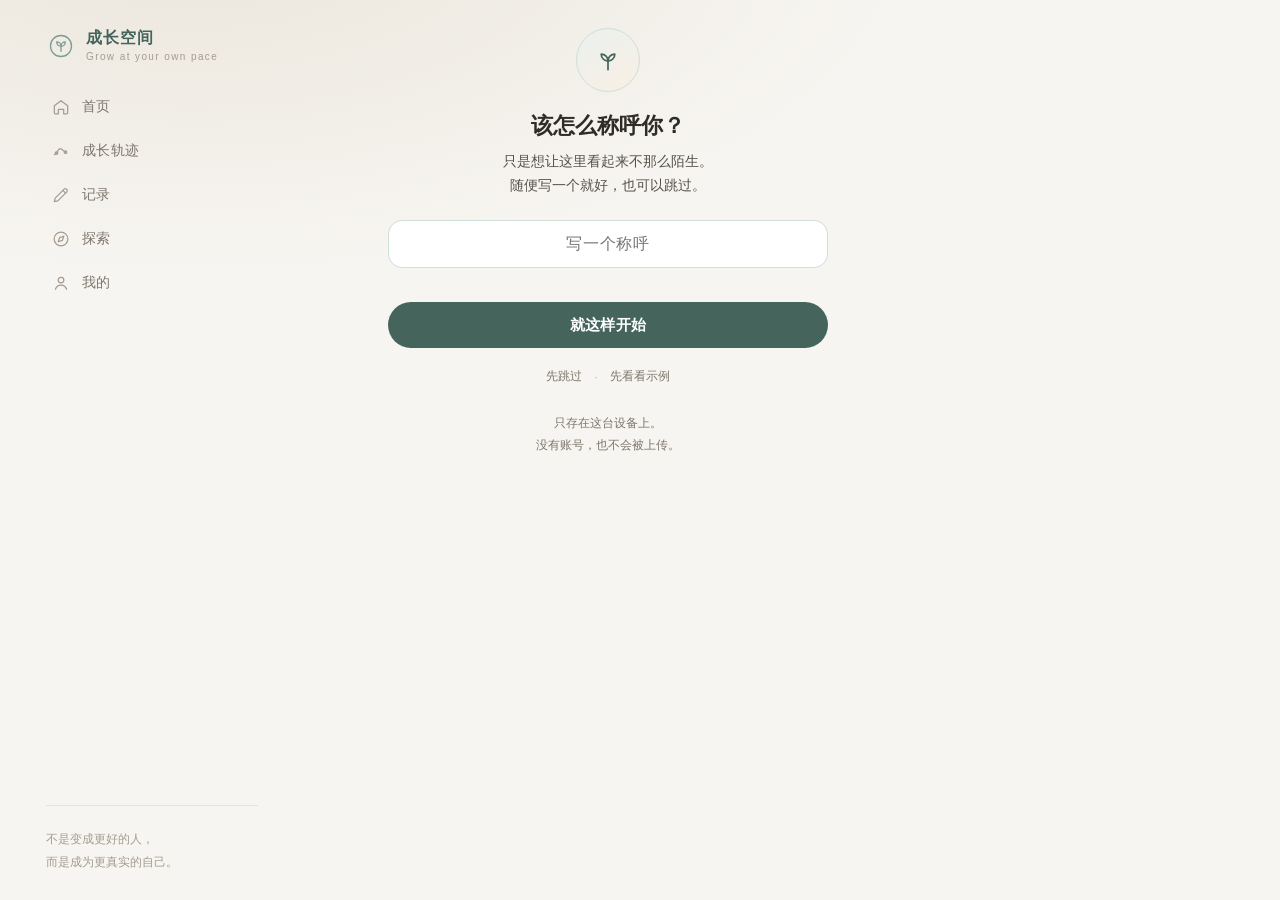
==== commit 03e86091: "新建15题" ====
--- a/成长空间.html
+++ b/成长空间.html
@@ -1,31 +1,103 @@
 ﻿<!DOCTYPE html>
 <html lang="zh-CN">
 <head>
+<!-- 成长空间 · 单文件版 | build 2026-09-18T16:15:24+08:00 | src:19f7395a
+     本文件由 tools/build-single.js 自动生成，请勿手工编辑；
+     任何改动请修改 index.html / css / js 后重新运行：node tools/build-single.js -->
   <meta charset="UTF-8">
   <meta name="viewport" content="width=device-width, initial-scale=1.0, viewport-fit=cover">
-  <meta name="description" content="成长空间：一个温和的个人成长小工具。自我观察、情绪、沟通与习惯，每天 10 分钟。">
+  <meta name="description" content="成长空间：一个可以慢慢看见自己变化的地方。记录、观察、看见变化。">
   <title>成长空间</title>
+
+  <!-- iOS「添加到主屏幕」后按全屏 App 打开，而不是塞进 Safari 的浏览器外壳 -->
+  <meta name="mobile-web-app-capable" content="yes">
+  <meta name="apple-mobile-web-app-capable" content="yes">
+  <meta name="apple-mobile-web-app-status-bar-style" content="default">
+  <meta name="apple-mobile-web-app-title" content="成长空间">
+
+  <!-- 主屏图标。没有它，iOS 会拿一张页面截图当图标。
+       图形由 tools/icon.js 算出来（不引素材文件），改配色跑一次即可。
+       iOS 只认 PNG，不认 SVG，所以这里是 PNG。 -->
+  <link rel="icon" href="icon-180.png">
+  <link rel="apple-touch-icon" sizes="180x180" href="icon-180.png">
+
   <style>
 /* =========================================================================
    成长空间 · 样式
    温和、简洁、有一点治愈感；成人向生活方式工具；移动端优先。
+
+   两条纪律，改动前请先读：
+   1. :root 里的变量【名】只增不改 —— 全文件的颜色只从变量取，没有第二处 hex。
+      改色板只动 :root 一段，页面样式自动跟随。
+   2. 基础态写死手机形态；900px 加左栏，1180px 加右栏。桌面端坚持 body 滚动，
+      不做内部滚动容器 —— router.js / lesson.js 靠 window.scrollTo(0,0) 复位，
+      主区一旦变成 overflow:auto，切页会静默保留上一页滚动位置。
    ========================================================================= */
 
 :root{
-  --bg:#f5f2ec;
+  /* —— 表层 —— */
+  --bg:#f7f5f1;
+  --bg-2:#f1eee8;
   --card:#ffffff;
-  --ink:#2b2925;
-  --ink-2:#4a463f;
-  --muted:#9b948a;
-  --line:#eae3d5;
-  --brand:#5f8b77;
-  --brand-ink:#3d6551;
-  --brand-soft:#e9f1ec;
-  --warm:#cf9b74;
-  --warm-soft:#f8ece1;
+  --glow:#eae5da;            /* ≥600px 时 body 上那层极淡的氛围光 */
+
+  /* —— 文字 —— */
+  --ink:#2f2c28;
+  --ink-2:#56514a;
+  --muted:#7d766c;           /* 已调到对白底 ≈4.5:1 */
+  --faint:#a49c8f;           /* 纯装饰用，不承载信息 */
+  --faint-2:#c6bfb2;
+
+  /* —— 线 —— */
+  --line:#e9e4db;
+  --line-2:#f0ece5;
+  --track:#eae4d9;           /* 进度条底槽 */
+
+  /* —— 主色：雾绿 —— */
+  --brand:#7d9c92;           /* 只做填充（点、线、条），不做文字底色 */
+  --brand-2:#a8c0b5;         /* 渐变的另一端 */
+  --brand-ink:#45655c;       /* 文字 / 主按钮底：对白 6.4:1 */
+  --brand-soft:#eaf1ee;
+  --brand-soft-2:#f2f8f5;
+  --brand-line:#cfded7;
+  --on-brand:#ffffff;
+
+  /* —— 辅色：雾蓝 —— */
+  --mist:#8fa6b8;
+  --mist-ink:#4e6b7c;
+  --mist-soft:#ecf1f5;
+
+  /* —— 点缀：米杏 / 暖橙（少量） —— */
+  --warm:#c99a6e;
+  --warm-ink:#8f5a2e;
+  --warm-soft:#f9efe4;
+  --warm-line:#f0ddc9;
+
+  /* —— 中性标签 / 已完成态 —— */
+  --tint:#f0ece4;
+  --tint-ink:#7b7467;
+  --tint-2:#f3f1ec;
+  --tint-2-ink:#9c958a;
+  --done-bg:#fafaf7;
+  --done-line:#e3dfd3;
+  --done-tint:#eef0e6;
+  --done-ink:#a6a194;
+  --step-bg:#efe9dc;
+  --step-ink:#9f988b;
+  --field:#fbfaf6;
+
+  /* —— 正文（比 --ink 略软，长文阅读用） —— */
+  --reading:#33312c;
+  --reading-2:#3b3832;
+
+  /* —— 尺寸 —— */
   --radius:18px;
-  --shadow:0 10px 26px rgba(80,70,55,.06);
-  --maxw:560px;
+  --radius-sm:13px;
+  --shadow:0 8px 24px rgba(70,62,50,.055);
+  --shadow-lift:0 12px 30px rgba(70,62,50,.09);
+  --maxw:640px;
+  --rail-w:236px;
+  --rail2-w:300px;
   --font:-apple-system,BlinkMacSystemFont,"PingFang SC","Hiragino Sans GB","Microsoft YaHei","Noto Sans SC",sans-serif;
 }
 
@@ -38,13 +110,58 @@
   color:var(--ink);
   line-height:1.7;
   min-height:100vh;
+  /* iOS 的 100vh 量的是「地址栏收起时」的高度，比看得见的区域高 ——
+     用它当最小高度，页面底部会多出一截空白。dvh 才是跟着视口变的那一个。
+     先写 vh 再写 dvh：不认识 dvh 的浏览器保留上面那行，不会两边都落空。 */
+  min-height:100dvh;
 }
 button{font-family:inherit;cursor:pointer;border:none;background:none;color:inherit}
 input,textarea{font-family:inherit;color:var(--ink)}
 
+/* 手指点按的两个细节：
+   touch-action:manipulation 去掉移动端「等 300ms 看是不是双击」的延迟，
+   点了就有反应；再配一条 :active 反馈，否则手机上完全不知道自己点中没有。
+   （-webkit-tap-highlight-color 已经在上面全局关掉了，那是系统默认的高亮块，
+     又丑又不受控，所以这里用 transform 自己给一个更轻的。） */
+button,.topic-card,.lesson-row,.q-opt,.tab{
+  touch-action:manipulation;
+}
+@media (hover:none){
+  button:active,.topic-card:active,.lesson-row:active,.q-opt:active,.tab:active{
+    opacity:.72;
+  }
+}
+
 .hidden{display:none !important}
 
-/* 页面容器：窄列居中，桌面两侧留气氛 */
+/* 键盘可达性：鼠标点击不留框，键盘 Tab 才显示 */
+:focus{outline:none}
+:focus-visible{outline:2px solid var(--brand);outline-offset:2px;border-radius:6px}
+
+/* =========================================================================
+   外壳：手机是单列流式；≥900px 起左栏；≥1180px 起右栏。
+   #rail / #rail2 在基础态直接 display:none，不占位。
+   ========================================================================= */
+#app{display:block}
+#rail,#rail2{display:none}
+
+#rail .rail-logo{
+  display:flex;align-items:center;gap:10px;
+  padding:0 12px 22px;color:var(--brand-ink);
+}
+#rail .rl-mark{display:flex;color:var(--brand);flex:none}
+#rail .rl-text{font-size:16px;font-weight:700;letter-spacing:.06em;line-height:1.25}
+#rail .rl-text em{
+  display:block;font-style:normal;font-size:10px;font-weight:400;
+  letter-spacing:.14em;color:var(--faint);margin-top:3px;
+}
+#rail .rail-quote{
+  margin:auto 12px 0;padding-top:22px;
+  font-size:12px;line-height:1.9;color:var(--faint);
+  border-top:1px solid var(--line);
+}
+
+/* 页面容器 */
 main#view{
   max-width:var(--maxw);
   margin:0 auto;
@@ -57,6 +174,7 @@
   position:sticky;top:0;z-index:30;
   display:flex;align-items:center;justify-content:center;
   height:52px;
+  background:var(--bg);                                   /* color-mix 不支持时的回退 */
   background:color-mix(in srgb, var(--bg) 82%, transparent);
   backdrop-filter:blur(8px);
   -webkit-backdrop-filter:blur(8px);
@@ -66,14 +184,24 @@
 #btnBack{
   position:absolute;left:10px;top:50%;transform:translateY(-50%);
   width:40px;height:40px;font-size:26px;line-height:1;color:var(--ink-2);
-}
+  display:flex;align-items:center;justify-content:center;
+}
+#btnBack .bb-label{display:none;font-size:13px;font-weight:500;letter-spacing:.02em}
 body.no-bar #topbar{display:none}
 
-/* ---------- 底部导航 ---------- */
+/* ---------- 主导航（两个容器共用 .tab 规则，数据源只有 router.js 的 TABS 一处） ---------- */
+.tab{
+  display:flex;align-items:center;justify-content:center;
+  color:var(--muted);letter-spacing:.03em;
+  transition:color .15s ease, background .15s ease;
+}
+.tab .ic{flex:none}
+
 #tabbar{
   position:fixed;left:0;right:0;bottom:0;z-index:40;
   max-width:var(--maxw);margin:0 auto;
   display:flex;
+  background:var(--card);                                 /* color-mix 回退 */
   background:color-mix(in srgb, var(--card) 92%, transparent);
   backdrop-filter:blur(10px);
   -webkit-backdrop-filter:blur(10px);
@@ -82,22 +210,54 @@
 }
 #tabbar.hidden{display:none}
 #tabbar .tab{
-  flex:1;height:60px;
-  display:flex;flex-direction:column;align-items:center;justify-content:center;
-  font-size:12px;color:var(--muted);letter-spacing:.03em;
-  position:relative;
-}
-#tabbar .tab::before{
-  content:"";width:4px;height:4px;border-radius:50%;
-  background:transparent;margin-bottom:2px;
+  flex:1;height:60px;flex-direction:column;gap:3px;
+  font-size:11.5px;position:relative;
 }
 #tabbar .tab.on{color:var(--brand-ink);font-weight:600}
-#tabbar .tab.on::before{background:var(--brand)}
+#tabbar .tab.on::before{
+  content:"";position:absolute;top:0;left:50%;transform:translateX(-50%);
+  width:22px;height:2px;border-radius:0 0 3px 3px;background:var(--brand);
+}
+
+/* ---------- 示例模式横幅 ----------
+   固定在顶部，所以它会盖住所有 top:0 的 sticky 元素。
+   --demoh 是「横幅有多高」，body 用它顶开内容，下面几条用它把
+   顶栏 / 左栏 / 右栏的 sticky 起点一起推下来 —— 少推一个，
+   那个元素就会永远藏在横幅底下。 */
+body.demo-on{
+  --demoh:calc(46px + env(safe-area-inset-top));
+  padding-top:var(--demoh);
+}
+body.demo-on #topbar{top:var(--demoh)}
+
+#demoBar{
+  position:fixed;left:0;right:0;top:0;z-index:70;
+  min-height:46px;
+  display:flex;align-items:center;justify-content:center;gap:12px;
+  padding:0 14px;
+  padding-top:env(safe-area-inset-top);   /* 刘海机：别让文字躲进状态栏 */
+  background:var(--ink);
+  color:var(--on-brand);
+  font-size:12.5px;
+  line-height:1.4;
+}
+/* 必须显式写这一条。上面给了 display:flex，作者样式盖过浏览器默认的
+   [hidden]{display:none} —— 于是 hidden 属性虽然还在，横幅却照样占着
+   46px 显示在每一页上。顶栏和底栏也一样，各有各的 .hidden 规则。 */
+#demoBar[hidden]{display:none}
+#demoExit{
+  flex:none;
+  padding:6px 12px;border-radius:99px;
+  font-size:12px;font-weight:600;
+  background:var(--on-brand);color:var(--ink);
+  touch-action:manipulation;
+}
+.db-text{min-width:0;overflow:hidden;text-overflow:ellipsis;white-space:nowrap}
 
 /* ---------- 轻提示 ---------- */
 #toast{
   position:fixed;left:50%;bottom:88px;transform:translateX(-50%) translateY(8px);
-  z-index:60;background:rgba(43,41,37,.88);color:#fff;
+  z-index:60;background:rgba(47,44,40,.9);color:var(--on-brand);
   font-size:13px;padding:9px 16px;border-radius:999px;
   opacity:0;pointer-events:none;transition:.22s ease;white-space:nowrap;
 }
@@ -108,8 +268,9 @@
 .muted{color:var(--muted)}
 .small{font-size:12px}
 .center{text-align:center}
+.ic{display:block;flex:none}
 .label{
-  font-size:12px;letter-spacing:.14em;color:var(--muted);
+  font-size:11.5px;letter-spacing:.16em;color:var(--muted);
   text-transform:uppercase;
 }
 .card{
@@ -122,26 +283,35 @@
   display:flex;align-items:baseline;justify-content:space-between;
   margin-bottom:6px;gap:10px;
 }
-.card h3{margin:2px 0 6px;font-size:18px;line-height:1.5}
+.card h3{margin:2px 0 6px;font-size:17px;line-height:1.5;letter-spacing:.01em}
 .card .sub,.card p{margin:4px 0}
 .meta{font-size:13px;margin:2px 0}
 .tag{
   display:inline-block;font-size:11px;padding:2px 9px;border-radius:999px;
-  background:#f0ece4;color:#8a8376;white-space:nowrap;
+  background:var(--tint);color:var(--tint-ink);white-space:nowrap;
 }
 .tag.live,.tag.ok{background:var(--brand-soft);color:var(--brand-ink)}
-.tag.soon{background:#f1eee7;color:#a49c8f}
+.tag.soon{background:var(--tint-2);color:var(--tint-2-ink)}
 .page-intro{color:var(--ink-2);font-size:14px;margin:6px 2px 14px}
+
+/* 区块标题（首页/记录/探索各块共用） */
+.sec-head{
+  display:flex;align-items:baseline;justify-content:space-between;
+  gap:10px;margin:22px 2px 10px;
+}
+.sec-head h2{margin:0;font-size:16px;font-weight:600;letter-spacing:.01em}
+.sec-head .link{padding:0}
+.sec-note{font-size:12.5px;color:var(--muted);margin:-4px 2px 10px}
 
 /* 按钮 */
 .btn{
-  display:inline-flex;align-items:center;justify-content:center;
+  display:inline-flex;align-items:center;justify-content:center;gap:6px;
   min-height:46px;padding:0 20px;border-radius:999px;
   font-size:15px;font-weight:600;letter-spacing:.02em;
   transition:transform .08s ease, opacity .15s;
 }
 .btn:active{transform:scale(.98)}
-.btn.primary{background:var(--brand);color:#fff}
+.btn.primary{background:var(--brand-ink);color:var(--on-brand)}
 .btn.ghost{background:var(--card);color:var(--brand-ink);border:1px solid var(--line)}
 .btn.wide{width:100%}
 .btn[disabled]{opacity:.45;pointer-events:none}
@@ -155,8 +325,8 @@
 .link.small{font-size:12px;color:var(--muted)}
 
 /* 进度条与统计 */
-.bar{height:8px;border-radius:999px;background:#eee7da;overflow:hidden;margin:8px 0 4px}
-.bar i{display:block;height:100%;background:linear-gradient(90deg,var(--brand),#83a68f);border-radius:999px;transition:width .4s ease}
+.bar{height:8px;border-radius:999px;background:var(--track);overflow:hidden;margin:8px 0 4px}
+.bar i{display:block;height:100%;background:linear-gradient(90deg,var(--brand),var(--brand-2));border-radius:999px;transition:width .4s ease}
 .bar.mini{margin:10px 0 2px}
 .statrow{display:flex;gap:6px;margin-top:12px}
 .stat{flex:1;text-align:center}
@@ -165,26 +335,90 @@
 
 /* ---------- 首页 ---------- */
 .hero{
-  background:linear-gradient(160deg,var(--brand-soft),#f3ead9);
+  background:linear-gradient(160deg,var(--brand-soft),var(--bg-2));
   border-radius:22px;padding:20px 20px 22px;margin-bottom:16px;
 }
 .hero-row{display:flex;align-items:center;justify-content:space-between;margin-bottom:14px}
 .brand-mini{font-size:12px;letter-spacing:.28em;color:var(--brand-ink);font-weight:600}
 .streak-chip{
-  font-size:12px;color:var(--brand-ink);background:rgba(255,255,255,.65);
+  font-size:12px;color:var(--brand-ink);
+  background:rgba(255,255,255,.65);
   padding:4px 11px;border-radius:999px;
 }
 .greet{font-size:13px;color:var(--brand-ink);margin:0 0 2px}
-.hero-q{font-size:27px;line-height:1.35;margin:0;font-weight:700;letter-spacing:.01em}
+.hero-q{font-size:26px;line-height:1.35;margin:0;font-weight:700;letter-spacing:.01em}
 .today-card h3{font-size:19px}
 .today-card .btn{margin-top:14px}
 .today-note{font-size:13px;color:var(--muted);text-align:center;margin:4px 0 6px}
 .done-card .big{font-size:15px;color:var(--brand-ink);background:var(--brand-soft);display:inline-block;padding:8px 14px;border-radius:999px;margin-bottom:8px;font-weight:700;letter-spacing:.1em}
 .card .pt{font-weight:600;color:var(--ink-2)}
 
+/* 首页问候头（参考图里：左问候，右日期） */
+.home-head{
+  display:flex;align-items:flex-start;justify-content:space-between;
+  gap:14px;margin:4px 2px 18px;
+}
+.home-head h1{margin:0;font-size:21px;line-height:1.4;letter-spacing:.01em}
+.home-head .sub{font-size:13px;color:var(--muted);margin:5px 0 0}
+.home-date{
+  flex:none;text-align:right;font-size:11.5px;color:var(--muted);
+  line-height:1.6;letter-spacing:.03em;padding-top:3px;
+}
+.home-date b{display:block;font-size:12.5px;font-weight:600;color:var(--ink-2)}
+
+/* 探索入口（首页「最近的你，还好吗？」） */
+.invite{
+  position:relative;overflow:hidden;
+  background:linear-gradient(150deg,var(--brand-soft) 0%,var(--mist-soft) 58%,var(--warm-soft) 130%);
+  border:1px solid var(--brand-line);
+  border-radius:22px;padding:22px 20px 20px;margin:0 0 16px;
+}
+.invite .inv-kicker{
+  font-size:11px;letter-spacing:.2em;color:var(--brand-ink);
+  font-weight:600;margin:0 0 8px;
+}
+.invite h2{margin:0;font-size:22px;line-height:1.4;letter-spacing:.01em}
+.invite .inv-sub{font-size:13.5px;color:var(--ink-2);margin:9px 0 0;line-height:1.75}
+.invite .inv-note{font-size:12px;color:var(--muted);margin:10px 0 0;line-height:1.7}
+.invite .inv-meta{
+  display:flex;align-items:center;gap:8px;flex-wrap:wrap;
+  font-size:11.5px;color:var(--muted);margin:0 0 14px;letter-spacing:.03em;
+}
+.invite .btn{margin-top:16px}
+.invite.done{background:linear-gradient(150deg,var(--brand-soft),var(--card))}
+/* 角上那抹水彩：纯 CSS 径向渐变，不引外部图片 */
+.invite .inv-art{
+  position:absolute;right:-46px;top:-46px;width:190px;height:190px;
+  border-radius:50%;pointer-events:none;
+  background:radial-gradient(circle at 38% 38%,
+    rgba(143,166,184,.30), rgba(143,166,184,.10) 58%, transparent 72%);
+}
+.invite .inv-art::after{
+  content:"";position:absolute;left:26px;top:52px;width:110px;height:110px;
+  border-radius:50%;
+  background:radial-gradient(circle at 45% 45%,
+    rgba(201,154,110,.24), rgba(201,154,110,.07) 60%, transparent 74%);
+}
+.invite-inner{position:relative}
+
+/* ---------- 探索主题入口 ---------- */
+.topic-grid{display:grid;grid-template-columns:repeat(2,minmax(0,1fr));gap:10px}
+.topic-card{
+  display:block;width:100%;text-align:left;
+  background:var(--card);border:1px solid var(--line);
+  border-radius:var(--radius-sm);padding:14px 14px 13px;
+  transition:transform .1s ease, box-shadow .18s ease, border-color .18s ease;
+}
+.topic-card:active{transform:scale(.985)}
+.topic-card .tc-ic{color:var(--brand);margin-bottom:9px}
+.topic-card b{display:block;font-size:14.5px;line-height:1.45;font-weight:600}
+.topic-card .tc-sub{display:block;font-size:12px;color:var(--muted);margin-top:3px;line-height:1.6}
+.topic-card.seen{border-color:var(--brand-line);background:var(--brand-soft-2)}
+.topic-card.seen .tc-ic{color:var(--brand-ink)}
+
 /* ---------- 9 区地图 ---------- */
 .zonemap{
-  display:grid;grid-template-columns:repeat(3,1fr);grid-auto-rows:minmax(84px,auto);
+  display:grid;grid-template-columns:repeat(3,minmax(0,1fr));grid-auto-rows:minmax(84px,auto);
   gap:9px;
 }
 .zone-cell{
@@ -194,13 +428,13 @@
   text-decoration:none;min-height:84px;
 }
 .zone-cell.live{
-  background:linear-gradient(160deg,#eef4ef,var(--card));
-  border-color:#c9dcd2;
-}
-.zc-name{font-size:13px;font-weight:600;line-height:1.35}
+  background:linear-gradient(160deg,var(--brand-soft-2),var(--card));
+  border-color:var(--brand-line);
+}
+.zc-name{font-size:12.5px;font-weight:600;line-height:1.35}
 .zc-count{font-size:11px;color:var(--brand-ink);margin-top:2px;font-weight:600}
-.zc-status{font-size:10px;color:#b3aca0;margin-top:2px;letter-spacing:.05em}
-.zc-status.ok{color:var(--brand)}
+.zc-status{font-size:10px;color:var(--faint);margin-top:2px;letter-spacing:.05em}
+.zc-status.ok{color:var(--brand-ink)}
 
 /* 区域详情 */
 .zone-head{display:flex;align-items:flex-start;justify-content:space-between;gap:8px}
@@ -214,18 +448,19 @@
 }
 .mod .dot{width:8px;height:8px;border-radius:50%;background:var(--brand);flex:none}
 .mod.soon{color:var(--muted)}
-.mod.soon .dot{background:#d8d1c3}
-.soon-tag{margin-left:auto;font-size:11px;color:#b3aca0;white-space:nowrap}
+.mod.soon .dot{background:var(--faint-2)}
+.soon-tag{margin-left:auto;font-size:11px;color:var(--faint);white-space:nowrap}
 .lessons .label{margin-top:6px}
-.coming-card{background:var(--warm-soft);border-radius:var(--radius);padding:16px 18px;border:1px solid #f0ddc9}
+.coming-card{background:var(--warm-soft);border-radius:var(--radius);padding:16px 18px;border:1px solid var(--warm-line)}
 
 /* 课程行 */
 .lesson-row{
-  display:flex;align-items:center;justify-content:space-between;gap:10px;
+  display:flex;align-items:center;gap:11px;
   background:var(--card);border:1px solid var(--line);
-  border-radius:15px;padding:13px 14px;margin-bottom:9px;
-}
-.lesson-row.done{background:#fafaf7;border-color:#e3dfd3}
+  border-radius:15px;padding:12px 13px;margin-bottom:9px;
+  transition:border-color .18s ease, box-shadow .18s ease;
+}
+.lesson-row.done{background:var(--done-bg);border-color:var(--done-line)}
 .lesson-row.done .lr-text b{color:var(--muted)}
 .lesson-row .lr-main{display:flex;align-items:center;gap:12px;min-width:0}
 .lr-no{
@@ -233,11 +468,17 @@
   display:flex;align-items:center;justify-content:center;
   font-size:13px;font-weight:700;color:var(--brand-ink);background:var(--brand-soft);
 }
-.lesson-row.done .lr-no{background:#eef0e6;color:#a6a194}
-.lr-text{min-width:0}
-.lr-text b{display:block;font-size:15px;line-height:1.4}
+.lesson-row.done .lr-no{background:var(--done-tint);color:var(--done-ink)}
+.lr-text{min-width:0;flex:1}
+.lr-text b{display:block;font-size:14.5px;line-height:1.4;font-weight:600}
 .lr-text .small{display:block;margin-top:2px}
-.lr-cta{flex:none;font-size:12px;color:var(--brand-ink);font-weight:600}
+.lr-cta{flex:none;font-size:12px;color:var(--brand-ink);font-weight:600;display:flex;align-items:center;gap:2px}
+.lr-fav{
+  flex:none;width:34px;height:34px;border-radius:50%;
+  display:flex;align-items:center;justify-content:center;
+  color:var(--faint-2);transition:color .15s ease, background .15s ease;
+}
+.lr-fav.on{color:var(--warm)}
 
 /* ---------- 学习页 ---------- */
 .lesson-head{padding:6px 2px 8px}
@@ -248,23 +489,23 @@
   background:var(--brand-soft);border-radius:999px;padding:6px 12px;display:inline-block;
 }
 .stepper{display:flex;gap:8px;margin:16px 0 6px}
-.stepper .step{display:flex;align-items:center;gap:6px;font-size:12px;color:#b3aca0}
+.stepper .step{display:flex;align-items:center;gap:6px;font-size:12px;color:var(--faint)}
 .stepper .step i{
-  width:20px;height:20px;border-radius:50%;background:#efe9dc;color:#9f988b;
+  width:20px;height:20px;border-radius:50%;background:var(--step-bg);color:var(--step-ink);
   font-style:normal;display:flex;align-items:center;justify-content:center;font-size:11px;
 }
 .stepper .step.on{color:var(--brand-ink)}
-.stepper .step.on i,.stepper .step.cur i{background:var(--brand);color:#fff}
+.stepper .step.on i,.stepper .step.cur i{background:var(--brand-ink);color:var(--on-brand)}
 .stepper .step.cur{color:var(--brand-ink);font-weight:600}
 
-.reading{font-size:16px;line-height:1.9;color:#33312c}
+.reading{font-size:16px;line-height:1.9;color:var(--reading)}
 .body-h{margin:20px 0 4px;font-size:17px;color:var(--ink);letter-spacing:.01em}
-.body-p{margin:6px 0;color:#3b3832}
+.body-p{margin:6px 0;color:var(--reading-2)}
 .case{
-  background:var(--warm-soft);border:1px solid #f0ddc9;border-left:4px solid var(--warm);
+  background:var(--warm-soft);border:1px solid var(--warm-line);border-left:4px solid var(--warm);
   border-radius:12px;padding:12px 15px;margin:16px 0;
 }
-.case-tag{display:block;font-size:11px;color:var(--warm);letter-spacing:.12em;margin-bottom:6px;font-weight:600}
+.case-tag{display:block;font-size:11px;color:var(--warm-ink);letter-spacing:.12em;margin-bottom:6px;font-weight:600}
 .action-bar{margin-top:22px}
 .card.finish .tip{margin-top:10px;background:var(--brand-soft);border-radius:12px;padding:11px 13px;font-size:13.5px;color:var(--ink-2)}
 
@@ -276,11 +517,11 @@
 .field .q{font-size:15px;font-weight:600;color:var(--ink)}
 .field .hint{display:block;font-size:12px;color:var(--muted);font-weight:400;margin-top:2px}
 textarea{
-  width:100%;border:1px solid var(--line);background:#fbfaf6;
+  width:100%;border:1px solid var(--line);background:var(--field);
   border-radius:12px;padding:11px 12px;font-size:14.5px;line-height:1.7;
   resize:vertical;min-height:56px;outline:none;
 }
-textarea:focus{border-color:#c4d6cb;background:#fff}
+textarea:focus{border-color:var(--brand-line);background:var(--card)}
 
 /* ---------- 画像 / 状态 ---------- */
 .state-text{font-size:15px;line-height:1.85;color:var(--ink-2);margin-top:4px}
@@ -289,29 +530,305 @@
 .chips{display:flex;flex-wrap:wrap;gap:8px;margin-top:8px}
 .chip{
   font-size:12.5px;color:var(--brand-ink);background:var(--brand-soft);
-  border:1px solid #d6e3da;padding:7px 12px;border-radius:999px;line-height:1.3;
+  border:1px solid var(--brand-line);padding:7px 12px;border-radius:999px;line-height:1.3;
   text-align:left;max-width:100%;
 }
 .chip.ok{background:var(--brand-soft)}
 .smallmt{margin-top:14px}
-.statgrid{display:grid;grid-template-columns:repeat(4,1fr);gap:9px;margin-bottom:14px}
+.statgrid{display:grid;grid-template-columns:repeat(4,minmax(0,1fr));gap:9px;margin-bottom:14px}
 .statgrid .stat{background:var(--card);border:1px solid var(--line);border-radius:16px;padding:12px 4px}
 .statgrid .stat b{font-size:19px}
 
-/* 时间线 */
+/* 旧时间线（archive.js 退役后由 .tl 取代，保留以免旧引用裸奔） */
 .timeline{list-style:none;margin:6px 0 0;padding:0}
 .timeline li{
   display:flex;gap:12px;padding:10px 0;border-bottom:1px dashed var(--line);
 }
 .timeline li:last-child{border-bottom:none}
 .tl-date{flex:none;width:52px;font-size:11px;color:var(--muted);line-height:1.4;text-align:right}
-.tl-date em{display:block;font-style:normal;color:#c6bfb2}
+.tl-date em{display:block;font-style:normal;color:var(--faint-2)}
 .tl-main{min-width:0;font-size:13.5px}
 .tl-main b{font-weight:600;font-size:13.5px;color:var(--ink-2)}
 .tl-main .note{margin:2px 0 0;font-size:13px;color:var(--ink-2);white-space:pre-wrap}
 .review p{color:var(--ink-2)}
 
-/* ---------- 成长评估 ---------- */
+/* =========================================================================
+   成长轨迹时间轴（Widgets.timeline）
+   同一份数据、两种排布：.tl-v 纵向（页面/手机），.tl-h 横向（首页宽屏）。
+   横向必须自带 .tl-scroll 滚动容器，否则会把桌面栅格撑爆。
+   ========================================================================= */
+.tl{list-style:none;margin:0;padding:0}
+.tl-item{position:relative}
+.tl-dot{
+  position:absolute;width:11px;height:11px;border-radius:50%;
+  background:var(--card);border:2px solid var(--brand-line);
+}
+.tl-item.k-assessment .tl-dot{background:var(--brand);border-color:var(--brand)}
+.tl-item.k-course .tl-dot{border-color:var(--brand)}
+.tl-item.k-mood .tl-dot{background:var(--warm);border-color:var(--warm)}
+.tl-item.k-note .tl-dot{background:var(--mist);border-color:var(--mist)}
+.tl-date{display:block;font-size:11px;color:var(--muted);letter-spacing:.04em}
+.tl-title{display:block;font-size:14.5px;font-weight:600;line-height:1.5;margin-top:1px}
+.tl-quote{font-size:13px;color:var(--ink-2);margin:4px 0 0;line-height:1.7}
+
+/* 纵向 */
+.tl-v .tl-item{display:block;padding:0 0 20px 26px;min-height:46px}
+.tl-v .tl-dot{left:0;top:5px}
+.tl-v .tl-item::before{
+  content:"";position:absolute;left:5px;top:19px;bottom:-2px;
+  width:1px;background:var(--line);
+}
+.tl-v .tl-item:last-child{padding-bottom:2px}
+.tl-v .tl-item:last-child::before{display:none}
+
+/* 「横向」（.tl-h）：手机上就是纵向，≥900px 才真的横过来。
+   要求「手机端成长轨迹改为纵向」，所以 DOM 只渲染一份，靠断点切换排布，
+   而不是在 JS 里读 matchMedia 猜屏幕宽度（那样拖窗口就不会重排）。 */
+.tl-scroll{overflow:visible;margin:0;padding:0}
+.tl-h .tl-item{display:block;padding:0 0 20px 26px;min-height:46px}
+.tl-h .tl-dot{left:0;top:5px}
+.tl-h .tl-item::before{
+  content:"";position:absolute;left:5px;top:19px;bottom:-2px;width:1px;background:var(--line);
+}
+.tl-h .tl-item:last-child{padding-bottom:2px}
+.tl-h .tl-item:last-child::before{display:none}
+
+/* —— 横向时间轴只在宽屏成立 —— */
+@media (min-width:900px){
+  .tl-scroll{overflow-x:auto;overflow-y:hidden;-webkit-overflow-scrolling:touch;scrollbar-width:thin}
+  .tl-scroll::-webkit-scrollbar{height:5px}
+  .tl-scroll::-webkit-scrollbar-thumb{background:var(--line);border-radius:99px}
+  /* 右边缘渐隐：卡在边界上被切一半的卡片，看起来像「坏了」，
+     渐隐之后它才读作「右边还有，可以滑」。
+     遮罩只取 alpha，--ink 是纯色，用它就不用引入新的色值。 */
+  .tl-scroll{
+    -webkit-mask-image:linear-gradient(90deg,var(--ink) calc(100% - 46px),transparent);
+    mask-image:linear-gradient(90deg,var(--ink) calc(100% - 46px),transparent);
+  }
+  .tl-h{display:flex;align-items:flex-start;padding:2px 0 8px}
+  .tl-h .tl-item{flex:0 0 auto;width:172px;padding:0 18px 0 0;min-height:96px}
+  .tl-h .tl-dot{top:3px}
+  .tl-h .tl-item::before{
+    left:0;right:0;top:8px;bottom:auto;width:auto;height:1px;background:var(--line);
+  }
+  .tl-h .tl-item:last-child{border-bottom:none;padding-bottom:0}
+  .tl-h .tl-item:last-child::before{display:block;background:linear-gradient(90deg,var(--line),transparent)}
+  .tl-h .tl-date{padding-top:20px}
+  .tl-h .tl-title{font-size:13.5px}
+  .tl-h .tl-quote{font-size:12px;color:var(--muted);margin-top:3px}
+  /* 引言长短不一时卡片底边会参差，限两行让一排看起来是齐的 */
+  .tl-h .tl-title,.tl-h .tl-quote{
+    display:-webkit-box;-webkit-box-orient:vertical;overflow:hidden;
+    -webkit-line-clamp:2;
+  }
+  .tl-h .tl-title{-webkit-line-clamp:1}
+}
+
+/* =========================================================================
+   心情曲线（手写 SVG，无图表库）
+   ========================================================================= */
+.mood-wrap{position:relative}
+.mood-curve{
+  display:block;width:100%;height:84px;color:var(--brand);
+  overflow:visible;
+}
+.mood-axis{
+  display:flex;justify-content:space-between;
+  font-size:11px;color:var(--muted);margin-top:2px;letter-spacing:.03em;
+}
+.mood-empty{
+  display:flex;align-items:center;justify-content:center;
+  height:84px;border-radius:var(--radius-sm);
+  background:var(--bg-2);color:var(--muted);font-size:12.5px;
+  text-align:center;padding:0 14px;line-height:1.7;
+}
+
+/* 心情选择器 */
+.mood-pick{display:flex;gap:7px;margin:10px 0 2px}
+.mood-btn{
+  flex:1;min-width:0;padding:11px 0 9px;border-radius:var(--radius-sm);
+  border:1px solid var(--line);background:var(--field);
+  display:flex;flex-direction:column;align-items:center;gap:4px;
+  color:var(--muted);transition:all .15s ease;
+}
+.mood-btn .ic{color:var(--faint)}
+.mood-btn span{font-size:11px}
+.mood-btn.on{background:var(--brand-soft);border-color:var(--brand);color:var(--brand-ink);font-weight:600}
+.mood-btn.on .ic{color:var(--brand-ink)}
+
+/* 今日小记 */
+.note-box{position:relative}
+.note-box textarea{min-height:88px}
+.note-foot{
+  display:flex;align-items:center;justify-content:space-between;
+  gap:10px;margin-top:9px;
+}
+.note-hint{font-size:11.5px;color:var(--faint)}
+.note-foot .btn{min-height:38px;padding:0 18px;font-size:13.5px}
+
+/* 记录条目（记录页 / 我的） */
+.rec-item{
+  display:flex;align-items:flex-start;gap:11px;
+  padding:13px 14px;background:var(--card);border:1px solid var(--line);
+  border-radius:var(--radius-sm);margin-bottom:9px;
+  transition:border-color .18s ease, box-shadow .18s ease;
+}
+.rec-item .ri-ic{flex:none;color:var(--brand);padding-top:2px}
+.rec-item .ri-body{min-width:0;flex:1}
+.rec-item .ri-body b{display:block;font-size:14px;font-weight:600;line-height:1.5}
+.rec-item .ri-body p{margin:3px 0 0;font-size:12.5px;color:var(--muted);line-height:1.65}
+.rec-item .ri-body .when{font-size:11px;color:var(--faint);letter-spacing:.03em}
+.rec-item.k-mood .ri-ic{color:var(--warm)}
+.rec-item.k-note .ri-ic{color:var(--mist-ink)}
+
+/* 空状态：有内容、有指引，不是一片空白 */
+.empty{
+  text-align:center;padding:34px 22px;
+  background:var(--card);border:1px dashed var(--line);
+  border-radius:var(--radius);color:var(--muted);
+}
+.empty .ic{margin:0 auto 12px;color:var(--faint-2)}
+.empty b{display:block;font-size:14.5px;color:var(--ink-2);font-weight:600;margin-bottom:5px}
+.empty p{font-size:13px;margin:0;line-height:1.75}
+.empty .btn{margin-top:16px}
+
+/* ---------- 我的 ---------- */
+.me-head{
+  display:flex;align-items:center;gap:14px;margin:4px 2px 18px;
+}
+.me-avatar{
+  flex:none;width:58px;height:58px;border-radius:50%;
+  display:flex;align-items:center;justify-content:center;
+  background:linear-gradient(150deg,var(--brand-soft),var(--mist-soft));
+  border:1px solid var(--brand-line);color:var(--brand-ink);
+  font-size:20px;font-weight:700;
+}
+.me-head h1{margin:0;font-size:19px;line-height:1.4}
+.me-head .sub{font-size:12.5px;color:var(--muted);margin:3px 0 0}
+.set-row{
+  display:flex;align-items:center;justify-content:space-between;gap:12px;
+  padding:14px 0;border-bottom:1px solid var(--line-2);
+}
+.set-row:last-child{border-bottom:none}
+.set-row .sr-label{font-size:14.5px}
+.set-row .sr-label small{display:block;font-size:11.5px;color:var(--muted);margin-top:2px;line-height:1.6}
+.set-row .sr-val{font-size:13px;color:var(--muted);flex:none}
+
+/* 开关 */
+.switch{
+  flex:none;width:46px;height:27px;border-radius:99px;background:var(--track);
+  position:relative;transition:background .18s ease;
+}
+.switch::after{
+  content:"";position:absolute;left:3px;top:3px;width:21px;height:21px;border-radius:50%;
+  background:var(--card);box-shadow:0 1px 3px rgba(70,62,50,.18);transition:transform .18s ease;
+}
+.switch.on{background:var(--brand)}
+.switch.on::after{transform:translateX(19px)}
+
+/* ---------- 15 题 ---------- */
+.q-flow{max-width:var(--maxw);margin:0 auto}
+.q-bar{
+  height:2px;background:var(--track);border-radius:99px;overflow:hidden;margin:2px 0 22px;
+}
+.q-bar i{display:block;height:100%;background:var(--brand);border-radius:99px;transition:width .3s ease}
+.q-count{
+  font-size:11.5px;letter-spacing:.18em;color:var(--muted);
+  margin:0 0 10px;font-weight:600;
+}
+.q-text{font-size:19px;font-weight:600;line-height:1.65;margin:0 0 6px;letter-spacing:.01em}
+.q-hint{font-size:12.5px;color:var(--muted);margin:8px 0 20px;line-height:1.7}
+.q-opts{display:flex;flex-direction:column;gap:9px}
+.q-opt{
+  display:flex;align-items:flex-start;gap:11px;text-align:left;
+  width:100%;padding:15px 15px;border-radius:var(--radius-sm);
+  background:var(--card);border:1px solid var(--line);
+  font-size:14.5px;line-height:1.65;color:var(--ink);
+  transition:border-color .15s ease, background .15s ease, transform .08s ease;
+}
+.q-opt:active{transform:scale(.99)}
+.q-opt .q-key{
+  flex:none;width:22px;height:22px;border-radius:50%;
+  display:flex;align-items:center;justify-content:center;
+  font-size:11.5px;font-weight:700;
+  background:var(--bg-2);color:var(--muted);
+}
+.q-opt.on{border-color:var(--brand);background:var(--brand-soft)}
+.q-opt.on .q-key{background:var(--brand-ink);color:var(--on-brand)}
+.q-text-input{width:100%;min-height:96px}
+.q-nav{display:flex;align-items:center;justify-content:space-between;gap:12px;margin-top:22px}
+.q-nav .link{padding:10px 4px}
+
+/* 完成页 */
+.done-head{text-align:center;padding:14px 4px 6px}
+.done-head h2{font-size:23px;margin:10px 0 6px;line-height:1.4}
+.done-head p{font-size:13.5px;color:var(--ink-2);margin:0;line-height:1.8}
+.done-mark{
+  width:62px;height:62px;border-radius:50%;margin:0 auto 6px;
+  display:flex;align-items:center;justify-content:center;
+  background:linear-gradient(150deg,var(--brand-soft),var(--mist-soft));
+  color:var(--brand-ink);border:1px solid var(--brand-line);
+}
+.rec-sec{margin:0 0 16px}
+.rec-sec h3{
+  font-size:12px;letter-spacing:.14em;color:var(--muted);
+  margin:0 0 7px;font-weight:600;
+}
+.rec-sec p{margin:0;font-size:14.5px;line-height:1.85;color:var(--ink-2)}
+.rec-sec.quote p{
+  font-size:15px;color:var(--ink);background:var(--brand-soft-2);
+  border-left:3px solid var(--brand-line);border-radius:0 12px 12px 0;
+  padding:12px 15px;line-height:1.85;
+}
+.rec-dims{display:flex;flex-wrap:wrap;gap:7px;margin-top:2px}
+
+/* =========================================================================
+   右栏卡片 / 手机内联卡片
+   同一份 HTML 渲染两遍：手机放在正文流末尾（#view 内），
+   ≥1180px 时手机那份 display:none、右栏那份出现。
+   所以 .rail-card 必须是【全局】样式，不能只写在 1180 断点里。
+   ========================================================================= */
+.rail-card{
+  background:var(--card);border:1px solid var(--line);
+  border-radius:var(--radius);box-shadow:var(--shadow);
+  padding:16px 16px;margin-bottom:14px;
+}
+.rail-card h4{
+  margin:0 0 10px;font-size:12.5px;font-weight:600;
+  letter-spacing:.06em;color:var(--ink-2);
+  display:flex;align-items:center;gap:6px;
+}
+.rail-card h4 .ic{color:var(--faint)}
+.rail-card .rail-note{font-size:12px;color:var(--muted);line-height:1.7;margin:8px 0 0}
+.rail-card .statrow{margin-top:0}
+.rail-quiet{
+  font-size:12px;color:var(--faint);line-height:1.9;
+  padding:6px 4px 0;text-align:center;
+}
+.rail-mobile{margin-top:4px}
+
+/* ---------- 昵称 ---------- */
+.nick-wrap{max-width:440px;margin:0 auto;padding-top:22px}
+.nick-mark{
+  width:64px;height:64px;border-radius:50%;margin:0 auto 18px;
+  display:flex;align-items:center;justify-content:center;
+  background:linear-gradient(150deg,var(--brand-soft),var(--warm-soft));
+  color:var(--brand-ink);border:1px solid var(--brand-line);
+}
+.nick-wrap h2{font-size:22px;margin:0 0 8px;text-align:center;line-height:1.45}
+.nick-wrap .nick-sub{
+  font-size:13.5px;color:var(--ink-2);text-align:center;
+  margin:0 0 22px;line-height:1.8;
+}
+.nick-wrap input{
+  width:100%;border:1px solid var(--line);background:var(--field);
+  border-radius:14px;padding:14px 15px;font-size:16px;outline:none;
+  text-align:center;letter-spacing:.04em;
+}
+.nick-wrap input:focus{border-color:var(--brand-line);background:var(--card)}
+.nick-wrap .btn{margin-top:16px}
+
+/* ---------- 成长评估（旧 5 题，退役中，样式保留） ---------- */
 .assess .page-intro{font-size:15px;line-height:1.8}
 .assess-top{text-align:center;margin:6px 0 4px}
 .assess-top h2{font-size:22px;margin:8px 0 2px}
@@ -320,54 +837,211 @@
   margin:6px 2px 14px;
 }
 .aq{padding-top:16px}
-.aq-no{font-size:11px;color:var(--warm);letter-spacing:.2em;margin:0}
+.aq-no{font-size:11px;color:var(--warm-ink);letter-spacing:.2em;margin:0}
 .aq-text{font-size:15.5px;font-weight:600;margin:4px 0 12px;line-height:1.6}
 .scale{display:flex;gap:6px}
 .sc{
   flex:1;display:flex;flex-direction:column;align-items:center;gap:3px;
   padding:8px 0 6px;border:1px solid var(--line);border-radius:12px;
-  background:#fbfaf6;font-size:10px;color:var(--muted);
+  background:var(--field);font-size:10px;color:var(--muted);
 }
 .sc b{font-size:15px;color:var(--ink-2)}
-.sc.on{background:var(--brand);border-color:var(--brand)}
-.sc.on b,.sc.on span{color:#fff}
-
+.sc.on{background:var(--brand-ink);border-color:var(--brand-ink)}
+.sc.on b,.sc.on span{color:var(--on-brand)}
+
+/* =========================================================================
+   断点
+   ========================================================================= */
 @media (min-width:600px){
   body{background:
-    radial-gradient(1200px 600px at 15% -10%, #ece8dd 0, transparent 60%),
-    var(--bg);}
-}
+    radial-gradient(1200px 600px at 15% -10%, var(--glow) 0, transparent 60%),
+    var(--bg);
+    background-attachment:fixed;}
+}
+
+/* —— 左栏出现：桌面形态 —— */
+@media (min-width:900px){
+  #app{
+    display:grid;
+    /* minmax(0,1fr) 不是 1fr：1fr 等于 minmax(auto,1fr)，不会收缩到内容宽度以下，
+       横向时间轴会把整页撑出横向滚动条 */
+    grid-template-columns:var(--rail-w) minmax(0,1fr);
+    gap:0 30px;
+    max-width:1140px;
+    margin:0 auto;
+    padding:0 26px;
+    align-items:start;
+  }
+  #rail{
+    display:flex;flex-direction:column;
+    position:sticky;top:0;height:100vh;
+    /* dvh：100vh 会把 iOS 地址栏那块也算进去，左侧栏因此比屏幕高出一截，
+       底部「不是变成更好的人…」那句会被推到看不见的地方 */
+    height:100dvh;
+    padding:28px 0 26px;overflow-y:auto;
+  }
+  #rail2{display:none}
+  #tabbar{display:none}
+  /* 示例模式：横幅把左栏整体推下来（详见 #demoBar 那段） */
+  body.demo-on #rail{top:var(--demoh);height:calc(100dvh - var(--demoh))}
+  main#view{max-width:none;margin:0;padding:6px 0 72px}
+
+  /* 顶栏在桌面降为一条细面包屑，但【位置不变】—— #btnBack 仍是返回的唯一入口 */
+  #topbar{
+    height:52px;justify-content:flex-start;
+    padding:0 0;
+    background:var(--bg);
+    background:color-mix(in srgb, var(--bg) 86%, transparent);
+  }
+  #pageTitle{font-size:12.5px;font-weight:500;letter-spacing:.18em;color:var(--muted)}
+  #btnBack{
+    position:static;transform:none;width:auto;height:34px;
+    padding:0 14px 0 10px;margin-right:6px;border-radius:99px;
+    font-size:17px;line-height:1;background:var(--card);border:1px solid var(--line);
+  }
+  #btnBack .bb-label{display:inline;margin-left:5px}
+
+  /* 桌面侧栏导航 */
+  #railNav{display:block;padding:0 4px}
+  #railNav .tab{
+    width:100%;height:42px;justify-content:flex-start;gap:11px;
+    padding:0 13px;border-radius:12px;font-size:14px;margin-bottom:2px;
+    font-weight:500;
+  }
+  #railNav .tab .ic{color:var(--faint)}
+  #railNav .tab.on{background:var(--brand-soft);color:var(--brand-ink);font-weight:600}
+  #railNav .tab.on .ic{color:var(--brand-ink)}
+
+  #toast{bottom:44px}
+  .topic-grid{grid-template-columns:repeat(3,minmax(0,1fr))}
+  .tl-scroll{margin:0;padding:0}
+}
+
+/* —— 右栏出现：三栏 —— */
+@media (min-width:1180px){
+  #app{
+    grid-template-columns:var(--rail-w) minmax(0,1fr) var(--rail2-w);
+    gap:0 34px;
+    max-width:1400px;
+    padding:0 34px;
+  }
+  #rail2{
+    display:block;
+    position:sticky;top:0;align-self:start;
+    padding:28px 0 26px;
+    max-height:100vh;overflow-y:auto;
+    max-height:100dvh;                /* 同上，见 #rail 的说明 */
+  }
+  /* 示例模式：横幅把右栏一起推下来（详见 #demoBar 那段） */
+  body.demo-on #rail2{top:var(--demoh);max-height:calc(100dvh - var(--demoh))}
+  /* 右栏出现后，正文里那份内联副本让位 */
+  .rail-mobile{display:none}
+  .rail-inline>*:last-child{margin-bottom:0}
+
+  /* 右栏只有 300px（卡片内宽 262px），空间比正文窄得多 ——
+     这几条只对右栏生效，正文里那份内联副本仍然用默认（更宽松）的排版。 */
+  #rail2 .mood-pick{gap:5px}
+  #rail2 .mood-btn{padding:10px 0 8px}
+  #rail2 .mood-btn .ic{width:20px;height:20px}
+  #rail2 .mood-btn span{font-size:10.5px}
+  #rail2 .lesson-row{padding:11px 12px;gap:9px}
+  #rail2 .lesson-row .lr-main{gap:9px}
+  #rail2 .lr-no{width:30px;height:30px;font-size:12px}
+  #rail2 .lr-text b{font-size:13.5px;line-height:1.45}
+}
+
 @media (max-width:360px){
-  .hero-q{font-size:24px}
-  .statgrid{grid-template-columns:repeat(2,1fr)}
+  .hero-q{font-size:22px}
+  .invite h2{font-size:19px}
+  .statgrid{grid-template-columns:repeat(2,minmax(0,1fr))}
+  .topic-grid{grid-template-columns:minmax(0,1fr)}
+  main#view{padding-left:16px;padding-right:16px}
+  .tl-scroll{margin:0 -16px;padding:0 16px}
+  .q-text{font-size:17.5px}
+}
+
+/* ---------- 「先看看示例」入口 ---------- */
+.nick-alt{display:flex;align-items:center;justify-content:center;gap:10px}
+.nick-sep{color:var(--faint-2);font-size:12px}
+.empty-alt{font-size:12.5px;color:var(--muted);margin:12px 0 0}
+
+/* ---------- 悬停态 ----------
+   全部集中在这里，而且只对真的有指针的设备生效。
+
+   为什么必须包起来：iOS 上点一下会同时触发 hover，而且【不会自动退掉】——
+   点过的心情按钮会一直留着一圈加深的边框，看起来像坏了。
+   鼠标设备上这些反馈是好的，所以不是删掉，是加条件。
+   （放在文件末尾而不是各回各家：这条规则本身就是一句话的事，
+     拆成八处反而看不出「所有悬停态都受同一个条件约束」。）
+
+   注意 :not(.on)：这三条原本散在各自的 .on 规则【之前】，
+   挪到文件末尾后源码顺序反了过来，同权重下悬停会盖掉选中态 ——
+   鼠标划过当前页签，页签会从「选中」变成「未选中」的样子。
+   :not(.on) 既修好这个，也正好是这个规则本来想说的意思。 */
+@media (hover:hover){
+  .topic-card:hover{border-color:var(--brand-line);box-shadow:var(--shadow-lift)}
+  .lesson-row:hover{border-color:var(--brand-line);box-shadow:var(--shadow)}
+  .lr-fav:hover{background:var(--tint)}
+  .mood-btn:not(.on):hover{border-color:var(--brand-line)}
+  .rec-item:hover{border-color:var(--brand-line);box-shadow:var(--shadow)}
+  .q-opt:not(.on):hover{border-color:var(--brand-line);background:var(--brand-soft-2)}
+  #btnBack:hover{border-color:var(--brand-line);color:var(--brand-ink)}
+  #railNav .tab:not(.on):hover{background:var(--bg-2);color:var(--ink-2)}
 }
 </style>
 </head>
 <body>
 
-  <!-- 顶栏 -->
-  <header id="topbar">
-    <button id="btnBack" class="iconbtn back" aria-label="返回" hidden>‹</button>
-    <div id="pageTitle">成长空间</div>
-  </header>
-
-  <!-- 页面内容 -->
-  <main id="view"></main>
-
-  <!-- 底部导航 -->
-  <nav id="tabbar">
-    <button class="tab" data-nav="home">首页</button>
-    <button class="tab" data-nav="route">路线</button>
-    <button class="tab" data-nav="course">课程</button>
-    <button class="tab" data-nav="practice">练习</button>
-    <button class="tab" data-nav="archive">我的</button>
-  </nav>
-
-  <!-- 轻提示 -->
-  <div id="toast" role="status"></div>
-
-  <!-- 核心层 -->
-  <script>
+<!-- 示例模式横幅。平时 hidden，进示例模式时由 app.js 打开。
+     放在 #app 外面：它是 fixed 定位，留在里面会变成栅格的一个格子 -->
+<div id="demoBar" hidden>
+  <span class="db-text">示例模式 · 这些不是你写的内容</span>
+  <button id="demoExit" type="button">开始写我自己的</button>
+</div>
+
+<div id="app">
+
+  <!-- 桌面端侧边栏（< 900px 隐藏） -->
+  <aside id="rail">
+    <div class="rail-logo">
+      <span class="rl-mark" aria-hidden="true">
+        <svg viewBox="0 0 32 32" width="30" height="30" fill="none" stroke="currentColor"
+             stroke-width="1.4" stroke-linecap="round" stroke-linejoin="round">
+          <circle cx="16" cy="16" r="11.2"/>
+          <path d="M16 21.6v-5.4"/>
+          <path d="M16 16.2c0-2.6-2-4.6-4.6-4.6 0 2.6 2 4.6 4.6 4.6z"/>
+          <path d="M16 16.2c0-2.6 2-4.6 4.6-4.6 0 2.6-2 4.6-4.6 4.6z"/>
+        </svg>
+      </span>
+      <span class="rl-text">成长空间<em>Grow at your own pace</em></span>
+    </div>
+
+    <nav id="railNav" class="rail-nav" aria-label="主导航"></nav>
+
+    <p class="rail-quote">不是变成更好的人，<br>而是成为更真实的自己。</p>
+  </aside>
+
+  <!-- 主列 -->
+  <div id="colmain">
+    <header id="topbar">
+      <button id="btnBack" class="iconbtn back" aria-label="返回" hidden>‹<span class="bb-label">返回</span></button>
+      <div id="pageTitle">成长空间</div>
+    </header>
+    <main id="view"></main>
+  </div>
+
+  <!-- 宽屏右栏（容器在外壳，内容由页面通过 rail 钩子填） -->
+  <aside id="rail2"></aside>
+
+</div>
+
+<!-- 手机端底部导航（≥ 900px 隐藏）。按钮由 Router.init() 生成，不在这里手写 -->
+<nav id="tabbar" aria-label="主导航"></nav>
+
+<div id="toast" role="status"></div>
+
+<!-- 核心层 -->
+<script>
 /* =========================================================================
  * 成长空间 · 通用 UI 小工具（无依赖）
  * ========================================================================= */
@@ -429,14 +1103,115 @@
     toastTimer = setTimeout(function () { t.classList.remove("show"); }, 1800);
   }
 
+  /* 课程序号：两位补零的唯一入口。
+     以前散在 course.js 的 ('0' + order) 与 route.js 的 (order < 10 ? "0" : "")，
+     课程超过 9 节后会渲染成 "010"，收拢到这里统一处理。 */
+  function courseNo(n) {
+    n = Number(n) || 0;
+    return (n < 10 ? "0" : "") + n;
+  }
+
+  var WEEK = ["周日", "周一", "周二", "周三", "周四", "周五", "周六"];
+  function weekday(dateStr) {
+    var d = dateStr ? new Date(dateStr + "T00:00:00") : new Date();
+    return WEEK[d.getDay()];
+  }
+
+  /* 2026.09.17 —— 参考图里日期都用点分隔 */
+  function dotDate(dateStr) {
+    var p = String(dateStr || today()).split("-");
+    if (p.length < 3) return dateStr || "";
+    return p[0] + "." + p[1] + "." + p[2];
+  }
+
+  /* 图标：转发给 ICONS，ICONS 未加载时安全降级为空串 */
+  function icon(name, size) {
+    return (window.ICONS && window.ICONS.icon) ? window.ICONS.icon(name, size) : "";
+  }
+
+  /* 转义后保留换行（用户写的多行文本、记录正文用） */
+  function textLines(s) {
+    return esc(s).replace(/\n/g, "<br>");
+  }
+
   window.UI = {
     $: $, $all: $all, el: el, esc: esc,
     today: today, pad: pad, dateToStr: dateToStr, dayBefore: dayBefore,
-    friendlyDate: friendlyDate, friendlyTime: friendlyTime, toast: toast
+    friendlyDate: friendlyDate, friendlyTime: friendlyTime, toast: toast,
+    courseNo: courseNo, weekday: weekday, dotDate: dotDate,
+    icon: icon, textLines: textLines
   };
 })();
 </script>
-  <script>
+<script>
+/* =========================================================================
+ * 成长空间 · 图标集（全部手写内联 SVG）
+ * -------------------------------------------------------------------------
+ * 风格约定：细线条、小尺寸、圆润、低饱和、轻微手绘感。
+ * 颜色一律用 stroke="currentColor"，跟随 CSS 变量，换色板时自动跟随。
+ *
+ * 刻意不使用：彩色 Emoji、粗大的系统图标、AI 3D、发光、紫色科技渐变。
+ * 自然元素只用：新芽、叶片、细枝、山、水、云、月相、圆环、轨迹。
+ * ========================================================================= */
+(function () {
+  "use strict";
+
+  var PATHS = {
+    /* 导航 */
+    home:    '<path d="M4 10.6 12 4.4l8 6.2V19a1.2 1.2 0 0 1-1.2 1.2h-3.6v-5.5H8.8v5.5H5.2A1.2 1.2 0 0 1 4 19z"/>',
+    path:    '<path d="M4.2 16.4c3-1.2 3.9-7.2 7-7.2 3 0 3.9 4.9 6.9 3.9"/><circle cx="6.6" cy="14.5" r="1.5"/><circle cx="17.4" cy="13.4" r="1.5"/>',
+    pen:     '<path d="M4 20l1-4.2L15.8 5a2 2 0 0 1 2.8 0l.4.4a2 2 0 0 1 0 2.8L8.2 19z"/><path d="M14.3 6.5l3.2 3.2"/>',
+    compass: '<circle cx="12" cy="12" r="8.2"/><path d="M15.3 8.7 13.7 13.7 8.7 15.3l1.6-5z"/>',
+    user:    '<circle cx="12" cy="8.5" r="3.4"/><path d="M5.3 19.5c.9-3.3 3.6-5.1 6.7-5.1s5.8 1.8 6.7 5.1"/>',
+
+    /* 自然元素 */
+    sprout:  '<path d="M12 20.2v-7.4"/><path d="M12 12.8c0-3.3-2.5-5.8-5.8-5.8 0 3.3 2.5 5.8 5.8 5.8z"/><path d="M12 12.8c0-3.3 2.5-5.8 5.8-5.8 0 3.3-2.5 5.8-5.8 5.8z"/>',
+    leaf:    '<path d="M19.2 4.8c-7.6 0-12.1 3.3-12.1 8.5 0 2.2 1.5 3.9 3.6 3.9 5.7 0 8.5-5.3 8.5-12.4z"/><path d="M6.6 19.6C9.1 15.1 12.6 12 16.1 9.9"/>',
+    branch:  '<path d="M5 19.2 18.2 6"/><path d="M11.4 12.8 9.8 8.5"/><path d="M14.8 9.4 13.2 5.1"/>',
+    mountain:'<path d="M3 18.6 9.9 7.8l3.2 4.9L15.6 9l5.4 9.6z"/>',
+    water:   '<path d="M3 9.6c2.2 0 2.2 1.6 4.4 1.6s2.2-1.6 4.4-1.6 2.2 1.6 4.4 1.6 2.2-1.6 4.4-1.6"/><path d="M3 15.1c2.2 0 2.2 1.6 4.4 1.6s2.2-1.6 4.4-1.6 2.2 1.6 4.4 1.6 2.2-1.6 4.4-1.6"/>',
+    cloud:   '<path d="M7.3 17.6h9.5a3.7 3.7 0 0 0 .3-7.4 5.1 5.1 0 0 0-9.8-.9 3.9 3.9 0 0 0 0 8.3z"/>',
+    moon:    '<path d="M15.6 3.5a8.5 8.5 0 1 0 4.9 15.3 9 9 0 0 1-4.9-15.3z"/>',
+    ring:    '<circle cx="12" cy="12" r="7.7"/><circle cx="12" cy="12" r="3"/>',
+
+    /* 功能 */
+    bell:    '<path d="M6.6 16.6V11a5.4 5.4 0 0 1 10.8 0v5.6l1.4 2.1H5.2z"/><path d="M10.4 18.7a1.8 1.8 0 0 0 3.2 0"/>',
+    star:    '<path d="M12 4.4l2.4 5 5.5.8-4 3.9 1 5.4-4.9-2.7-4.9 2.7 1-5.4-4-3.9 5.5-.8z"/>',
+    heart:   '<path d="M12 19.7S4.4 15 4.4 9.9A4 4 0 0 1 12 7.4a4 4 0 0 1 7.6 2.5c0 5.1-7.6 9.8-7.6 9.8z"/>',
+    book:    '<path d="M4.6 5.6a2 2 0 0 1 2-2h12.4v14.8H6.6a2 2 0 0 0-2 2z"/><path d="M4.6 5.6v14.8"/>',
+    arrow:   '<path d="M4.8 12h13.4"/><path d="M13.2 7l5 5-5 5"/>',
+    plus:    '<path d="M12 5.4v13.2"/><path d="M5.4 12h13.2"/>',
+    check:   '<path d="M5.4 12.6l4.4 4.4 8.8-9.6"/>',
+    chevron: '<path d="M9.5 5.8 15.7 12l-6.2 6.2"/>',
+    quote:   '<path d="M9.6 6.4C6.9 7.7 5.4 9.9 5.4 12.8v4.8h5V12h-3c0-2 .9-3.4 2.9-4.3z"/><path d="M19.2 6.4c-2.7 1.3-4.2 3.5-4.2 6.4v4.8h5V12h-3c0-2 .9-3.4 2.9-4.3z"/>',
+
+    /* 心情五档，从低落到很好，全部线条图形，不用 emoji。
+       嘴部弧线方向就是情绪方向：sweep 0 = 向下弯（笑），sweep 1 = 向上弯（低落）。 */
+    mood1:   '<circle cx="12" cy="12" r="8.2"/><path d="M8.6 16.6a4.4 4.4 0 0 1 6.8 0"/><path d="M9.4 9.8h.02"/><path d="M14.6 9.8h.02"/>',
+    mood2:   '<circle cx="12" cy="12" r="8.2"/><path d="M9.6 15.4a2.6 2.6 0 0 1 4.8 0"/><path d="M9.4 9.8h.02"/><path d="M14.6 9.8h.02"/>',
+    mood3:   '<circle cx="12" cy="12" r="8.2"/><path d="M9.4 15.2h5.2"/><path d="M9.4 9.8h.02"/><path d="M14.6 9.8h.02"/>',
+    mood4:   '<circle cx="12" cy="12" r="8.2"/><path d="M9.6 14.4a2.6 2.6 0 0 0 4.8 0"/><path d="M9.4 9.8h.02"/><path d="M14.6 9.8h.02"/>',
+    mood5:   '<circle cx="12" cy="12" r="8.2"/><path d="M8.8 14.2a4 4 0 0 0 6.4 0"/><path d="M9.4 9.8h.02"/><path d="M14.6 9.8h.02"/>'
+  };
+
+  /**
+   * 取一个图标的 SVG 字符串。
+   * @param {string} name  PATHS 里的键
+   * @param {number} [size] 边长，默认 18
+   */
+  function icon(name, size) {
+    var d = PATHS[name];
+    if (!d) return "";
+    var s = size || 18;
+    return '<svg class="ic" viewBox="0 0 24 24" width="' + s + '" height="' + s + '" ' +
+      'fill="none" stroke="currentColor" stroke-width="1.5" ' +
+      'stroke-linecap="round" stroke-linejoin="round" aria-hidden="true">' + d + "</svg>";
+  }
+
+  window.ICONS = { paths: PATHS, icon: icon };
+})();
+</script>
+<script>
 /* =========================================================================
  * 成长空间 · 本地数据层（LocalStorage，key 前缀 gs.）
  * 所有用户数据只保存在当前浏览器里，不联网、不上传。
@@ -445,16 +1220,39 @@
   "use strict";
 
   var PREFIX = "gs.";
-  var KEYS = { profile: "profile", progress: "progress", journal: "journal", practices: "practices" };
+  var KEYS = {
+    profile: "profile", progress: "progress", journal: "journal", practices: "practices",
+    favorites: "favorites", settings: "settings"
+  };
+
+  /* ---- 示例模式 ---------------------------------------------------------
+     非 null 时，读写全部改道到这个内存对象，LocalStorage 一次都不碰。
+     这两个函数是整个 App 唯一的存储出入口，所以只在这里拦一次，
+     十个页面就都进了示例模式，不需要每个页面各写一份示例分支。
+
+     为什么是「可写的内存副本」而不是「只读」：
+       只读的话，朋友点一下心情、写一句小记都没反应，会以为坏了；
+       而写进真实存储又会污染他自己的数据。
+       内存副本两头都占：点得动，退出即消失。
+
+     为什么它同时是 iOS 的兜底：
+       iOS 上 localStorage 有可能整个不可用。那种情况下普通模式是
+       「能用但存不住」，而示例模式本来就不用存储，反而是完整的。 */
+  var demoState = null;
 
   function raw(k) { return PREFIX + k; }
   function loadJson(k, def) {
+    if (demoState) {
+      var d = demoState[k];
+      return d === undefined ? def : d;
+    }
     try {
       var v = JSON.parse(localStorage.getItem(raw(k)));
       return v == null ? def : v;
     } catch (e) { return def; }
   }
   function saveJson(k, v) {
+    if (demoState) { demoState[k] = v; return; }
     try { localStorage.setItem(raw(k), JSON.stringify(v)); } catch (e) { /* 隐私/容量异常时静默 */ }
   }
 
@@ -479,16 +1277,19 @@
     saveProgress(p);
   }
 
-  /* 新增一条成长记录（时间线用）。type: assessment / course / practice */
+  /* 新增一条成长记录（时间线用）。type: assessment / course / practice
+     返回写入的那一条 —— 完成页要拿它的 id 跳去「回看完整记录」。 */
   function addJournal(type, note, meta) {
     var j = journal();
     var d = new Date();
-    j.push({
+    var e = {
       id: "j" + d.getTime() + Math.floor(Math.random() * 1000),
       date: UI.today(), ts: d.getTime(), type: type, note: note || "", meta: meta || {}
-    });
+    };
+    j.push(e);
     j.sort(function (a, b) { return a.ts - b.ts; });
     saveJson(KEYS.journal, j);
+    return e;
   }
 
   /* 记录一次“今日练习” */
@@ -525,6 +1326,218 @@
     return c ? c.title : "";
   }
 
+  /* =======================================================================
+   * 昵称（存在 profile 里，不另开 key）
+   * ===================================================================== */
+  function nickname() {
+    var p = getProfile();
+    return (p && p.nickname) || "";
+  }
+  /* 保存昵称。注意【不要】顺手把 done 设成 true —— 昵称和自评是两件事 */
+  function saveNickname(n) {
+    var p = getProfile() || { done: false, startedAt: Date.now() };
+    p.nickname = String(n == null ? "" : n).replace(/^\s+|\s+$/g, "").slice(0, 12);
+    p.nicknameSetAt = Date.now();
+    saveProfile(p);
+    return p.nickname;
+  }
+
+  /* =======================================================================
+   * 今日小记 / 心情
+   * 都写进 journal（它本就是按时序追加的行为流，streak / thisWeek 都从它派生），
+   * 但【每天一条】—— 所以走 upsertToday，避免改主意重写时留下两条。
+   * ===================================================================== */
+  function upsertToday(type, note, meta) {
+    var j = journal(), td = UI.today(), i;
+    for (i = 0; i < j.length; i++) {
+      if (j[i].type === type && j[i].date === td) {
+        j[i].note = note || "";
+        j[i].meta = meta || {};
+        j[i].ts = Date.now();
+        saveJson(KEYS.journal, j);
+        return false;             /* 改写，不是新建 */
+      }
+    }
+    addJournal(type, note, meta);  /* 复用现有函数，排序逻辑一起复用 */
+    return true;                   /* 新建 */
+  }
+
+  function todayEntry(type) {
+    var j = journal(), td = UI.today();
+    for (var i = j.length - 1; i >= 0; i--) {
+      if (j[i].type === type && j[i].date === td) return j[i];
+    }
+    return null;
+  }
+
+  function saveDailyNote(text) {
+    return upsertToday("note", String(text == null ? "" : text).replace(/^\s+|\s+$/g, ""), {});
+  }
+  function saveMood(moodId, score, label) {
+    return upsertToday("mood", "", { moodId: moodId, score: score, label: label || "" });
+  }
+
+  /* 近 N 天心情序列；没记录的日子是 null（曲线断开，不连线） */
+  function moodSeries(days) {
+    days = days || 14;
+    var j = journal(), map = {}, i;
+    for (i = 0; i < j.length; i++) {
+      if (j[i].type === "mood" && j[i].meta && j[i].meta.score) map[j[i].date] = j[i].meta.score;
+    }
+    var out = [], cur = UI.today();
+    for (i = 0; i < days; i++) {
+      out.unshift({ date: cur, score: map[cur] || null });
+      cur = UI.dayBefore(cur);
+    }
+    return out;
+  }
+
+  /* 按类型取记录，新的在前 */
+  function entries(type) {
+    var j = journal(), out = [];
+    for (var i = j.length - 1; i >= 0; i--) if (j[i].type === type) out.push(j[i]);
+    return out;
+  }
+
+  /* =======================================================================
+   * journal -> 时间轴展示项
+   * 首页和「成长轨迹」读的是同一份映射，不是两份要同步维护的代码。
+   *
+   * opts.maxMood：只在【摘要】里限制心情条目的条数（-1 = 不限，默认）。
+   *
+   * 为什么需要它：心情每天都能记，小记和课程不是。记得越勤，摘要就越被
+   * 「心情 · 还不错」这种没有内容的行占满，而完成一节课、写下的一句话
+   * 全被挤到看不见的地方 —— 那正好和这条时间轴的意义相反。
+   *
+   * 为什么是「限制总数」而不是「不许连着出两条」：
+   *   试过后者。示例数据是心情与小记交替的，连着出的规则会把
+   *   心情 · 小记 · 心情 · 小记 一路放行，8 条里仍然有 4 条是心情，
+   *   两节已完成的课照样进不来 —— 等于没治。限总数才真的把位置让出来。
+   *
+   * 「成长轨迹」页取的是全量（limit=0），一条不删、不做任何取舍。
+   * ===================================================================== */
+  function timelineItems(limit, opts) {
+    var maxMood = (opts && opts.maxMood !== undefined) ? opts.maxMood : -1;
+    var moods = 0;
+    var j = journal(), out = [];
+    for (var i = j.length - 1; i >= 0; i--) {
+      var e = j[i], meta = e.meta || {}, item;
+      var k;
+
+      if (e.type === "assessment") {
+        var rec = meta.record;
+        item = {
+          title: e.note || (rec ? rec.title : "认识自己"),
+          quote: rec ? rec.quote : "",
+          kind: "assessment",
+          /* 只有那条《第一次认识自己》可点开回看 */
+          refId: meta.kind === "first-self" ? e.id : ""
+        };
+      } else if (e.type === "course") {
+        var rs = meta.reflections || [], q = "";
+        for (k = 0; k < rs.length; k++) {
+          if (rs[k] && rs[k].a) { q = rs[k].a; break; }
+        }
+        item = { title: e.note || "完成了一节课", quote: q, kind: "course", refId: "" };
+      } else if (e.type === "mood") {
+        /* 超出的心情直接跳过，把位置留给后面的小记和课程。
+           这里用 continue 而不是 break —— break 会让整个列表提前结束。 */
+        if (maxMood >= 0 && moods >= maxMood) continue;
+        moods++;
+        item = { title: meta.label ? "心情 · " + meta.label : "记录了一次心情", quote: "", kind: "mood", refId: "" };
+      } else if (e.type === "note") {
+        item = { title: "今日小记", quote: e.note || "", kind: "note", refId: "" };
+      } else {
+        item = { title: e.note || "一条记录", quote: "", kind: e.type, refId: "" };
+      }
+
+      item.date = e.date;
+      item.day = UI.dotDate(e.date).slice(5);
+      item.ts = e.ts;
+      out.push(item);
+      if (limit && out.length >= limit) break;
+    }
+    return out;
+  }
+
+  /* =======================================================================
+   * 收藏 / 设置 / 探索过的主题
+   * ===================================================================== */
+  function favorites() { return loadJson(KEYS.favorites, []); }
+  function isFav(id) { return favorites().indexOf(id) !== -1; }
+  function toggleFav(id) {
+    var f = favorites(), i = f.indexOf(id);
+    if (i === -1) f.push(id); else f.splice(i, 1);
+    saveJson(KEYS.favorites, f);
+    return i === -1;              /* true = 刚收藏 */
+  }
+
+  function settings() {
+    var s = loadJson(KEYS.settings, null) || {};
+    if (!s.remind) s.remind = { on: false, time: "20:00" };
+    if (!s.explored) s.explored = [];
+    return s;
+  }
+  function saveSettings(s) { saveJson(KEYS.settings, s); }
+
+  /* 记录「看过某个探索入口」。刻意不写进 journal ——
+     浏览入口不算成长活动，不该影响连续天数。 */
+  function markExplored(topicId) {
+    var s = settings();
+    if (s.explored.indexOf(topicId) === -1) {
+      s.explored.push(topicId);
+      saveSettings(s);
+    }
+  }
+
+  /* =======================================================================
+   * 15 题：保存答案 + 生成《第一次认识自己》
+   * ===================================================================== */
+  function saveAssessment(answers) {
+    var rec = window.Record.build(answers);
+    var p = getProfile() || { done: false, startedAt: Date.now() };
+    p.done = true;
+    p.answers = answers;
+    p.answersVersion = 2;         /* 2 = 15 题版；老数据是 1 */
+    p.portrait = rec;
+    p.revisedAt = Date.now();
+    saveProfile(p);
+    rec.entryId = addJournal("assessment", rec.title, { kind: rec.kind, record: rec }).id;
+    return rec;
+  }
+
+  /* 那条「第一次认识自己」 */
+  function firstRecord() {
+    var j = journal();
+    for (var i = 0; i < j.length; i++) {
+      if (j[i].type === "assessment" && j[i].meta && j[i].meta.kind === "first-self") return j[i];
+    }
+    return null;
+  }
+
+  /* 老数据的答案版本；没有 profile 或没做过题时返回 0 */
+  function answersVersion() {
+    var p = getProfile();
+    if (!p || !p.answers) return 0;
+    return p.answersVersion === undefined ? 1 : p.answersVersion;
+  }
+
+  /* 把老用户标成 v1。只加一个标记字段，绝不动 answers / portrait */
+  function migrate() {
+    var p = getProfile();
+    if (p && p.answersVersion === undefined) {
+      p.answersVersion = p.answers ? 1 : 0;
+      saveProfile(p);
+    }
+  }
+
+  /* ---- 示例模式开关（见上面 demoState 的说明）---- */
+  function isDemo() { return demoState !== null; }
+  function startDemo() { demoState = window.DemoData.build(); }
+  /* 只是把指针放回 null。示例数据是内存里的对象，没有引用就回收了，
+     真实数据从头到尾没被碰过 —— 所以「退出示例」不需要恢复任何东西。 */
+  function stopDemo() { demoState = null; }
+
   /* ---- 统计 ---- */
   function doneIds() {
     var p = progress(), out = [];
@@ -551,6 +1564,24 @@
     while (has(cur)) { count++; cur = UI.dayBefore(cur); }
     return count;
   }
+  /* 写过小记的天数（去重日期） */
+  function noteDays() {
+    var j = journal(), set = {}, n = 0;
+    for (var i = 0; i < j.length; i++) {
+      if (j[i].type === "note" && !set[j[i].date]) { set[j[i].date] = true; n++; }
+    }
+    return n;
+  }
+  /* 近 N 天记过心情的天数。
+     这里刻意【不】提供均值：一个 3.1 这样的分数，会让人开始比较
+     「这个月是不是比上个月差」，而起伏本来就该由曲线去说。
+     数次数是中性的，打分不是。 */
+  function moodDays(days) {
+    var s = moodSeries(days), n = 0;
+    for (var i = 0; i < s.length; i++) if (s[i].score) n++;
+    return n;
+  }
+
   function stats() {
     var ids = doneIds();
     var total = (window.COURSES || []).length;
@@ -559,13 +1590,25 @@
     weekAgo.setDate(weekAgo.getDate() - 7);
     for (var i = 0; i < j.length; i++) if (j[i].ts >= weekAgo.getTime()) thisWeek++;
     var todayActive = j.some(function (e) { return e.date === td; });
+    var fr = firstRecord();
+
     return {
+      /* 原有字段：很多页面在读，一个都不能改 */
       coursesTotal: total,
       coursesDone: ids.length,
       practiceDone: practiceDistinct(),
       streak: streak(),
       thisWeek: thisWeek,
-      todayActive: todayActive
+      todayActive: todayActive,
+
+      /* 新增 */
+      recordCount: j.length,
+      noteDays: noteDays(),
+      moodDays30: moodDays(30),
+      favCount: favorites().length,
+      exploreCount: settings().explored.length,
+      hasFirstRecord: !!fr,
+      firstRecordTs: fr ? fr.ts : 0
     };
   }
 
@@ -575,6 +1618,8 @@
       localStorage.removeItem(raw(KEYS.progress));
       localStorage.removeItem(raw(KEYS.journal));
       localStorage.removeItem(raw(KEYS.practices));
+      localStorage.removeItem(raw(KEYS.favorites));
+      localStorage.removeItem(raw(KEYS.settings));
     } catch (e) {}
   }
 
@@ -587,99 +1632,389 @@
     completeCourse: completeCourse, logSession: logSession,
     doneIds: doneIds, nextCourseId: nextCourseId,
     practiceDistinct: practiceDistinct, streak: streak, stats: stats,
-    resetAll: resetAll
+    resetAll: resetAll,
+
+    /* 示例模式 */
+    isDemo: isDemo, startDemo: startDemo, stopDemo: stopDemo,
+
+    /* 昵称 */
+    nickname: nickname, saveNickname: saveNickname,
+    /* 小记 / 心情 */
+    upsertToday: upsertToday, todayEntry: todayEntry,
+    saveDailyNote: saveDailyNote, saveMood: saveMood,
+    moodSeries: moodSeries, moodDays: moodDays, entries: entries,
+    timelineItems: timelineItems,
+    /* 收藏 / 设置 / 探索记录 */
+    favorites: favorites, isFav: isFav, toggleFav: toggleFav,
+    settings: settings, saveSettings: saveSettings, markExplored: markExplored,
+    /* 15 题 */
+    saveAssessment: saveAssessment, firstRecord: firstRecord,
+    answersVersion: answersVersion, migrate: migrate
   };
 })();
 </script>
-  <script>
+<script>
 /* =========================================================================
  * 成长空间 · 路由与页面切换
+ * -------------------------------------------------------------------------
  * 页面由 window.Pages[name] 提供：
- *   { title?, render(params)->html, bind(viewEl, params), hideTab?, hideBar? }
- * 底部 5 个根页面(tab) + 下钻页面(zone/lesson/assess)。
+ *   { title?, render(params)->html, bind(viewEl, params),
+ *     rail?(params)->html, bindRail?(railEl, params),   // 可选右栏（宽屏）
+ *     hideTab?, hideBar? }                              // 整屏页用
+ *
+ * 导航只有一份数据源 TABS：桌面侧栏与手机底栏都由它生成，
+ * 将来改名 / 调顺序只改这里一处。
  * ========================================================================= */
 (function () {
   "use strict";
 
-  var TABS = ["home", "route", "course", "practice", "archive"];
-  var TAB_NAMES = { home: "首页", route: "成长路线", course: "课程", practice: "练习", archive: "我的档案" };
+  var TABS = [
+    { id: "home",    label: "首页",     icon: "home" },
+    { id: "trace",   label: "成长轨迹", icon: "path" },
+    { id: "notes",   label: "记录",     icon: "pen" },
+    { id: "explore", label: "探索",     icon: "compass" },
+    { id: "me",      label: "我的",     icon: "user" }
+  ];
+
+  var TAB_NAMES = {};
+  for (var t = 0; t < TABS.length; t++) TAB_NAMES[TABS[t].id] = TABS[t].label;
 
   var state = { tab: "home", stack: [] };
 
   function isTab(name) { return TAB_NAMES.hasOwnProperty(name); }
+
+  /* ---- 导航渲染：两个容器共用一份数据 ---- */
+  function buildNav(host) {
+    if (!host) return;
+    var h = [];
+    for (var i = 0; i < TABS.length; i++) {
+      h.push('<button class="tab" data-nav="' + TABS[i].id + '" type="button">' +
+        UI.icon(TABS[i].icon, 20) + "<span>" + TABS[i].label + "</span></button>");
+    }
+    host.innerHTML = h.join("");
+    /* 事件委托：整个容器一个监听。
+       逐按钮绑的话，将来重建导航（换顺序/换文案）监听会全部丢失。 */
+    host.addEventListener("click", function (e) {
+      var b = e.target;
+      while (b && b !== host) {
+        if (b.getAttribute && b.getAttribute("data-nav")) {
+          navigate(b.getAttribute("data-nav"));
+          return;
+        }
+        b = b.parentNode;
+      }
+    });
+  }
 
   function render(name, params) {
     var page = window.Pages[name];
     if (!page) { name = "home"; page = window.Pages.home; }
+    params = params || {};
+
     var v = UI.$("#view");
-    v.innerHTML = page.render(params || {});
-    if (page.bind) page.bind(v, params || {});
-
-    /* 顶栏 */
-    var hideBar = !!(page.hideBar || name === "assess");
+    v.innerHTML = page.render(params);
+    if (page.bind) page.bind(v, params);
+
+    /* ---- 右栏：容器在外壳，内容由页面填 ----
+       必须【无条件先清空】：漏了这一步，用户会带着首页的「今日小记」
+       出现在成长轨迹页。 */
+    var rail2 = UI.$("#rail2");
+    if (rail2) {
+      rail2.innerHTML = page.rail ? page.rail(params) : "";
+      if (page.rail && page.bindRail) page.bindRail(rail2, params);
+    }
+    document.body.classList.toggle("has-rail", !!page.rail);
+
+    /* ---- 顶栏 ---- */
+    var hideBar = !!page.hideBar;
     var topbar = UI.$("#topbar");
     if (topbar) topbar.classList.toggle("hidden", hideBar);
-    UI.$("#btnBack") && UI.$("#btnBack").classList.toggle("hidden", isTab(name));
-
+    var back = UI.$("#btnBack");
+    if (back) back.classList.toggle("hidden", isTab(name));
     var titleEl = UI.$("#pageTitle");
     if (titleEl) {
-      var t = (typeof page.title === "function" ? page.title(params) : page.title) || TAB_NAMES[name] || "成长空间";
-      titleEl.textContent = t;
+      var tt = (typeof page.title === "function" ? page.title(params) : page.title);
+      titleEl.textContent = tt || TAB_NAMES[name] || "成长空间";
     }
     document.body.classList.toggle("no-bar", hideBar);
-    document.body.classList.toggle("no-tab", !!(page.hideTab || name === "assess"));
-
-    /* 底部导航 */
+
+    /* ---- 底部导航 / 侧栏 ---- */
+    var hideTab = !!page.hideTab;
+    document.body.classList.toggle("no-tab", hideTab);
     var tabbar = UI.$("#tabbar");
-    if (tabbar) {
-      var hideTab = !!(page.hideTab || name === "assess");
-      tabbar.classList.toggle("hidden", hideTab);
-      var btns = UI.$all("#tabbar .tab");
-      for (var i = 0; i < btns.length; i++) {
-        var active = btns[i].getAttribute("data-nav") === name;
-        btns[i].classList.toggle("on", active);
-      }
-    }
+    if (tabbar) tabbar.classList.toggle("hidden", hideTab);
+
+    var navs = UI.$all("[data-nav]");
+    for (var i = 0; i < navs.length; i++) {
+      navs[i].classList.toggle("on", navs[i].getAttribute("data-nav") === name);
+    }
+
     window.scrollTo(0, 0);
     if (window.afterNav) window.afterNav(name, params);
-    state.current = { name: name, params: params || {} };
+    state.current = { name: name, params: params };
     return state.current;
+  }
+
+  /* page.enter 只在【用户主动进入】时调用，页面自己调 render() 重绘时不调。
+     15 题那种「一页多步」的流程靠它复位，否则第二次进来会停在完成页。 */
+  function enter(name, params) {
+    var page = window.Pages[name];
+    if (page && page.enter) page.enter(params || {});
   }
 
   function navigate(name, params) {
     if (isTab(name)) { state.tab = name; state.stack = []; }
     else { state.stack.push({ name: name, params: params || {} }); }
+    enter(name, params);
     return render(name, params);
   }
 
   function back() {
     var target;
-    if (state.stack.length) { state.stack.pop(); }
-    if (state.stack.length) { var top = state.stack[state.stack.length - 1]; target = top; }
-    else { target = { name: state.tab, params: {} }; }
+    if (state.stack.length) state.stack.pop();
+    if (state.stack.length) {
+      var top = state.stack[state.stack.length - 1];
+      target = top;
+    } else {
+      target = { name: state.tab, params: {} };
+    }
+    enter(target.name, target.params);
     return render(target.name, target.params);
   }
 
   function current() { return state.current || { name: state.tab }; }
 
   function init() {
-    UI.$("#btnBack").addEventListener("click", function () { back(); });
-    var btns = UI.$all("#tabbar .tab");
-    for (var i = 0; i < btns.length; i++) {
-      (function (b) {
-        b.addEventListener("click", function () { navigate(b.getAttribute("data-nav")); });
-      })(btns[i]);
-    }
+    buildNav(UI.$("#tabbar"));
+    buildNav(UI.$("#railNav"));
+    var back = UI.$("#btnBack");
+    if (back) back.addEventListener("click", function () { Router.back(); });
   }
 
   window.Router = {
     TABS: TABS, TAB_NAMES: TAB_NAMES,
-    navigate: navigate, back: back, render: render, init: init, current: current
+    navigate: navigate, back: back, render: render, init: init, current: current,
+    isTab: isTab
   };
 })();
 </script>
-  <!-- 数据层 -->
-  <script>
+<script>
+/* =========================================================================
+ * 成长空间 · 共享渲染组件
+ * -------------------------------------------------------------------------
+ * 一次抽取、多处复用：课程行、时间轴、心情曲线。
+ * 「成长轨迹」用纵向时间轴，首页用横向——是同一份数据、两种排布，
+ * 不是两份要同步维护的代码。
+ * ========================================================================= */
+(function () {
+  "use strict";
+
+  /* ---------------------------------------------------------------------
+   * 课程行
+   * ------------------------------------------------------------------- */
+  function lessonRow(c, opts) {
+    opts = opts || {};
+    var done = Store.isDone(c.id);
+    var started = Store.courseState(c.id) === "started";
+    var label = done ? "已完成" : started ? "继续" : "开始";
+    var fav = Store.isFav(c.id);
+    return '<div class="lesson-row' + (done ? " done" : "") + '" data-go-lesson="' + c.id + '" role="button" tabindex="0">' +
+      '<span class="lr-no">' + UI.courseNo(c.order) + "</span>" +
+      '<div class="lr-text"><b>' + UI.esc(c.title) + "</b>" +
+      '<span class="muted small">预计 ' + c.minutes + " 分钟" + (done ? " · 已完成" : "") + "</span></div>" +
+      (opts.showFav === false ? "" :
+        '<button class="lr-fav' + (fav ? " on" : "") + '" data-fav="' + c.id + '" ' +
+        'aria-label="' + (fav ? "取消收藏" : "收藏") + '" title="' + (fav ? "取消收藏" : "收藏") + '">' +
+        UI.icon("star", 16) + "</button>") +
+      '<span class="lr-cta">' + label + " " + UI.icon("chevron", 14) + "</span></div>";
+  }
+
+  /* 课程 id 列表 -> 课程行列表 */
+  function lessonList(ids) {
+    var h = [];
+    for (var i = 0; i < ids.length; i++) {
+      var c = (window.Course && Course.byId) ? Course.byId(ids[i]) : null;
+      if (c) h.push(lessonRow(c));
+    }
+    return h.join("");
+  }
+
+  /* ---------------------------------------------------------------------
+   * 时间轴
+   * items: [{ date, day, title, quote, kind, refId, ts }]
+   * opts.layout: "v" 纵向（成长轨迹页/手机） | "h" 横向（首页宽屏）
+   * ------------------------------------------------------------------- */
+  function timeline(items, opts) {
+    opts = opts || {};
+    if (!items || !items.length) return "";
+    var layout = opts.layout === "h" ? "h" : "v";
+    var h = ['<ol class="tl tl-' + layout + '">'];
+    for (var i = 0; i < items.length; i++) {
+      var it = items[i];
+      h.push('<li class="tl-item' + (it.kind ? " k-" + it.kind : "") + '"' +
+        (it.refId ? ' data-record="' + UI.esc(it.refId) + '" role="button" tabindex="0"' : "") + ">" +
+        '<span class="tl-dot" aria-hidden="true"></span>' +
+        '<span class="tl-date">' + UI.esc(it.day || UI.dotDate(it.date).slice(5)) + "</span>" +
+        '<b class="tl-title">' + UI.esc(it.title) + "</b>" +
+        (it.quote ? '<p class="tl-quote">' + UI.esc(it.quote) + "</p>" : "") +
+        "</li>");
+    }
+    h.push("</ol>");
+    /* 横向时间轴必须自带滚动容器 —— 否则会把桌面栅格撑爆，整页出现横向滚动条 */
+    return layout === "h" ? '<div class="tl-scroll">' + h.join("") + "</div>" : h.join("");
+  }
+
+  /* ---------------------------------------------------------------------
+   * 心情曲线（近 N 天）
+   * 手写 SVG，不引入任何图表库：file:// + 微信分发场景下 CDN 是死路。
+   * 缺数据的日子断开、不连线。stroke 用 CSS 变量，换色板时自动跟随。
+   * ------------------------------------------------------------------- */
+  function moodSvg(series, opts) {
+    opts = opts || {};
+    var W = 300, H = opts.height || 84, PAD = 8;
+    if (!series || series.length < 2) return "";
+    var segs = [], seg = [], dots = [], i;
+    var last = series.length - 1;
+
+    for (i = 0; i < series.length; i++) {
+      var s = series[i].score;
+      if (!s) {
+        /* 没记录的日子断开 —— 但线段至少要有两个点才画 */
+        if (seg.length > 1) segs.push(seg.join(" "));
+        seg = [];
+        continue;
+      }
+      var x = Math.round(i * (W / last));
+      var y = Math.round(H - PAD - ((s - 1) / 4) * (H - PAD * 2));
+      seg.push(x + "," + y);
+      /* 每个记录点都留一个圆点。
+         只画线不画点的话，三三两两的短线段看起来就是几道游离的斜杠，
+         读不出「这是我留下的记录」—— 点才是这条曲线的锚。 */
+      dots.push('<circle cx="' + x + '" cy="' + y + '" r="2.6" fill="currentColor"/>');
+    }
+    if (seg.length > 1) segs.push(seg.join(" "));
+    if (!dots.length) return "";
+
+    var out = ['<svg class="mood-curve" viewBox="0 0 ' + W + " " + H + '" preserveAspectRatio="none" aria-hidden="true">'];
+    /* 底线：给悬浮的圆点一个参照，否则整条曲线像是飘在卡片中间 */
+    out.push('<line x1="0" y1="' + (H - PAD) + '" x2="' + W + '" y2="' + (H - PAD) +
+      '" stroke="currentColor" stroke-width="1" opacity=".16"/>');
+    for (i = 0; i < segs.length; i++) {
+      out.push('<polyline points="' + segs[i] + '" fill="none" stroke="currentColor" ' +
+        'stroke-width="2" stroke-linecap="round" stroke-linejoin="round" opacity=".5"/>');
+    }
+    out.push(dots.join(""));
+    out.push("</svg>");
+    return out.join("");
+  }
+
+  /* 心情曲线下方的日期刻度（只显示首尾与中间） */
+  function moodAxis(series) {
+    if (!series || !series.length) return "";
+    var idx = [0, Math.floor((series.length - 1) / 2), series.length - 1];
+    var h = ['<div class="mood-axis">'];
+    for (var i = 0; i < 3; i++) {
+      h.push("<span>" + UI.dotDate(series[idx[i]].date).slice(5) + "</span>");
+    }
+    h.push("</div>");
+    return h.join("");
+  }
+
+  /* ---------------------------------------------------------------------
+   * 事件绑定（统一入口，避免每个页面各写一份）
+   * ------------------------------------------------------------------- */
+  function bindLessonRows(root) {
+    var rows = UI.$all("[data-go-lesson]", root);
+    for (var i = 0; i < rows.length; i++) (function (b) {
+      b.addEventListener("click", function (e) {
+        /* 收藏按钮在课程行内部，别把点击一起吞掉 */
+        if (e.target && e.target.closest && e.target.closest("[data-fav]")) return;
+        var id = b.getAttribute("data-go-lesson");
+        Store.markStarted(id);
+        Router.navigate("lesson", { id: id });
+      });
+    })(rows[i]);
+  }
+
+  function bindFav(root, onDone) {
+    var btns = UI.$all("[data-fav]", root);
+    for (var i = 0; i < btns.length; i++) (function (b) {
+      b.addEventListener("click", function (e) {
+        e.stopPropagation();
+        var id = b.getAttribute("data-fav");
+        var now = Store.toggleFav(id);
+        b.classList.toggle("on", now);
+        var lab = now ? "取消收藏" : "收藏";
+        b.setAttribute("aria-label", lab);
+        b.setAttribute("title", lab);
+        UI.toast(now ? "已收藏" : "已取消收藏");
+        if (onDone) onDone(now);
+      });
+    })(btns[i]);
+  }
+
+  function bindFields(root) {
+    var f = UI.$all("[data-field]", root);
+    for (var i = 0; i < f.length; i++) (function (el) {
+      el.addEventListener("input", function () {
+        el.setAttribute("data-value", el.value);
+      });
+    })(f[i]);
+  }
+
+  /* 通用「跳到某页 / 某记录 / 某主题」 */
+  function bindGo(root) {
+    var g = UI.$all("[data-go]", root);
+    for (var i = 0; i < g.length; i++) (function (b) {
+      b.addEventListener("click", function () {
+        Router.navigate(b.getAttribute("data-go"));
+      });
+    })(g[i]);
+
+    var r = UI.$all("[data-record]", root);
+    for (var j = 0; j < r.length; j++) (function (b) {
+      b.addEventListener("click", function () {
+        Router.navigate("record", { id: b.getAttribute("data-record") });
+      });
+    })(r[j]);
+
+    var t = UI.$all("[data-topic]", root);
+    for (var k = 0; k < t.length; k++) (function (b) {
+      b.addEventListener("click", function () {
+        Router.navigate("topic", { id: b.getAttribute("data-topic") });
+      });
+    })(t[k]);
+  }
+
+  /* 心情五档：score 只用来画曲线的高低，不是打分、不做评价。
+     label 是给用户看的词，中性、不带褒贬。 */
+  /* label 进数据与 aria（「心情 · 还算平静」），short 只给窄栏按钮用。
+     右栏一张卡片 262px 放 5 个按钮，每个约 47px —— 4 个字必定折行。 */
+  var MOODS = [
+    { id: "m1", score: 1, label: "很低落", short: "低落", icon: "mood1" },
+    { id: "m2", score: 2, label: "有点沉", short: "有点沉", icon: "mood2" },
+    { id: "m3", score: 3, label: "还算平静", short: "平静", icon: "mood3" },
+    { id: "m4", score: 4, label: "还不错", short: "还不错", icon: "mood4" },
+    { id: "m5", score: 5, label: "挺好的", short: "挺好", icon: "mood5" }
+  ];
+  function moodById(id) {
+    for (var i = 0; i < MOODS.length; i++) if (MOODS[i].id === id) return MOODS[i];
+    return null;
+  }
+
+  window.Widgets = {
+    lessonRow: lessonRow, lessonList: lessonList,
+    timeline: timeline, moodSvg: moodSvg, moodAxis: moodAxis,
+    bindLessonRows: bindLessonRows, bindFav: bindFav,
+    bindFields: bindFields, bindGo: bindGo,
+    MOODS: MOODS, moodById: moodById
+  };
+  /* 兼容旧引用（course.js / route.js 曾用全局函数） */
+  window.bindLessonRows = bindLessonRows;
+})();
+</script>
+<!-- 数据层 -->
+<script>
 /* =========================================================================
  * 成长空间 · 9 大成长区域框架
  * -------------------------------------------------------------------------
@@ -771,103 +2106,7 @@
   };
 })();
 </script>
-  <script>
-/* =========================================================================
- * 成长空间 · 成长状态自评（数据 + 画像规则）
- * 只输出「当前状态 / 值得关注的方向 / 推荐练习」，
- * 不做人格类型、不做心理等级结论。
- * ========================================================================= */
-(function () {
-  "use strict";
-
-  var SCALE_WORDS = ["很少", "偶尔", "有时", "经常", "很明显"];
-
-  var QUESTIONS = [
-    { key: "q1", text: "当事情发生时，我常常会马上就有反应。", needSign: "high" },
-    { key: "q2", text: "我能注意到自己的情绪正在变化。", needSign: "low" },
-    { key: "q3", text: "我能看出，在类似的事情上，我常常用同一种方式应对。", needSign: "low" },
-    { key: "q4", text: "情绪很冲的时候，我能先停下来，而不是立刻发作。", needSign: "low" },
-    { key: "q5", text: "我会回头想想那些反复困扰我的问题。", needSign: "low" }
-  ];
-
-  var FOCUS_TEXT = {
-    q1: "练习在反应之前，先给自己一个“停一下”的间隙",
-    q2: "练习留意自己情绪的变化——哪怕只是“我在生气”“我在紧张”",
-    q3: "练习认出自己在哪些相似情境里，反复用同一种方式应对",
-    q4: "练习在情绪最冲的时候，先拉开一点距离，再决定怎么回应",
-    q5: "练习定期回头看看，自己正在重复哪些模式"
-  };
-  /* 每个方向对应中央区里的课程 */
-  var COURSE_MAP = { q1: "c1", q2: "c3", q3: "c2", q4: "c4", q5: "c5" };
-
-  function courseById(id) {
-    var cs = window.COURSES || [];
-    for (var i = 0; i < cs.length; i++) if (cs[i].id === id) return cs[i];
-    return null;
-  }
-
-  /* answers: {q1:1..5, ...} */
-  function buildPortrait(answers) {
-    var total = 0, scored = [];
-    for (var i = 0; i < QUESTIONS.length; i++) {
-      var q = QUESTIONS[i], v = answers[q.key];
-      v = Math.max(1, Math.min(5, Number(v) || 3));
-      var need = q.needSign === "high" ? v : 6 - v;   // 需要关注的程度 1..5
-      total += need;
-      scored.push({ q: q.key, need: need });
-    }
-    scored.sort(function (a, b) { return b.need - a.need; });
-
-    var focus = [], seen = {};
-    for (var k = 0; k < scored.length && focus.length < 2; k++) {
-      if (scored[k].need >= 2 && !seen[scored[k].q]) {
-        seen[scored[k].q] = true;
-        focus.push({ q: scored[k].q, text: FOCUS_TEXT[scored[k].q], need: scored[k].need });
-      }
-    }
-    if (!focus.length) {
-      /* 五项都比较稳时，仍给一个温和的“保持方向” */
-      focus.push({ q: "q2", text: "现在的状态已经比较稳，可以继续在“留意自己的反应”上保持练习", need: 0 });
-    }
-
-    /* 推荐课程：由关注方向映射，不足时补第一课 */
-    var recommendIds = [], seenC = {};
-    for (var m = 0; m < focus.length; m++) {
-      var cid = COURSE_MAP[focus[m].q];
-      if (cid && !seenC[cid]) { seenC[cid] = true; recommendIds.push(cid); }
-    }
-    if (!recommendIds.length) recommendIds.push("c1");
-
-    var state;
-    if (total <= 9) {
-      state = "你已经开始留意自己的反应，这个起点本身就很难得。接下来的练习，会把“事后想明白”，慢慢练成“当场就看见”。";
-    } else if (total <= 16) {
-      state = "大多数时候，你是在事情过去之后才想明白；真正难的，是“当下的那几秒”。这几节课程，会陪你在最容易被带走的时刻，练习先停一停。";
-    } else {
-      state = "情绪或冲突来得很快的时候，你常常来不及刹车。这里不会评判你，只会陪你一小步一小步地练：看见它、暂停一下、再选择怎么回应。";
-    }
-
-    return {
-      state: state,
-      focus: focus.map(function (f) { return { q: f.q, text: f.text }; }),
-      recommendIds: recommendIds,
-      raw: { total: total, answers: answers }
-    };
-  }
-
-  function scaleWord(n) { return SCALE_WORDS[n - 1] || ""; }
-
-  window.ASSESS = {
-    intro: "下面 5 个句子，请按最近一两周的真实感受，为每句选一个最接近的数字。没有对错，也不是考试。",
-    questions: QUESTIONS,
-    scaleWords: SCALE_WORDS,
-    scaleWord: scaleWord,
-    buildPortrait: buildPortrait,
-    courseMap: COURSE_MAP
-  };
-})();
-</script>
-  <script>
+<script>
 /* =========================================================================
  * 成长空间 · 第一阶段 5 节真实课程（全部归属「中央区 · 自我认知与反应」）
  * body 块类型：h=小标题 / p=正文 / case=生活案例
@@ -1075,330 +2314,1886 @@
     return COURSES.filter(function (c) { return c.regionId === regionId; })
       .sort(function (a, b) { return a.order - b.order; });
   }
+  /* 下一节【必须】在同一个 regionId 里找。
+     原来按全局 order 查：一旦别的门类也各自从 1 开始编号，
+     这里会返回另一门类的课，或者返回 null 让「下一节」按钮凭空消失。 */
   function nextAfter(id) {
     var c = byId(id); if (!c) return null;
-    return COURSES.filter(function (x) { return x.order === c.order + 1; })[0] || null;
+    var same = ofRegion(c.regionId), i;
+    for (i = 0; i < same.length; i++) {
+      if (same[i].id === c.id) return same[i + 1] || null;
+    }
+    return null;
   }
 
   window.COURSES = COURSES;
   window.Course = { byId: byId, ofRegion: ofRegion, nextAfter: nextAfter };
 })();
 </script>
-  <!-- 页面层 -->
-  <script>
+<script>
 /* =========================================================================
- * 首页：今天想给自己留 10 分钟吗？→ 今日课程 / 今日练习 / 成长进度
+ * 成长空间 · 「15 个问题｜第一次认识自己」
+ * -------------------------------------------------------------------------
+ * 这不是心理测试，也不是人格测试。
+ * 它的目的只有一个：让用户停下来，看一看最近的自己。
+ *
+ * 因此这里刻意【没有】：
+ *   - 正确答案 / 得分 / 等级 / 类型
+ *   - 任何医学、心理疾病、玄学判断
+ *   - 任何“你属于 XX”的结论
+ *
+ * options[].tone 是【内部权重，绝不渲染】：0 表示更觉察，3 表示更被带走。
+ * 它只用来生成完成页那句温和的“最近的你，似乎正在更多地关注……”，
+ * 不会展示给用户，也不会告诉用户哪个答案更好。
+ * ========================================================================= */
+(function () {
+  "use strict";
+
+  /* 维度：用于生成「我比较在意的事情」与「我想继续了解的方向」 */
+  var DIMS = {
+    understand: "自我理解",
+    emotion: "情绪与反应",
+    relation: "关系与沟通",
+    action: "行动与习惯",
+    self: "自我接纳",
+    thinking: "思维与认知"
+  };
+
+  var QUESTIONS = [
+    /* ---- 十个日常自我观察 ---- */
+    {
+      key: "q1", no: 1, dim: "understand", kind: "choice",
+      group: "日常",
+      title: "最近的自己",
+      text: "最近这段时间，你对自己的状态更接近哪一种感觉？",
+      /* 设计意图：让用户开始进行自我观察 */
+      options: [
+        { v: "A", text: "我大概知道自己在经历什么", tone: 0 },
+        { v: "B", text: "有些事情能感觉到，但还说不清", tone: 1 },
+        { v: "C", text: "经常被情绪或事情带着走", tone: 2 },
+        { v: "D", text: "最近有点不知道自己怎么了", tone: 3 }
+      ]
+    },
+    {
+      key: "q2", no: 2, dim: "emotion", kind: "choice",
+      group: "日常",
+      title: "情绪",
+      text: "当一种明显的情绪出现时，你通常会：",
+      options: [
+        { v: "A", text: "能比较快发现自己正在有什么情绪", tone: 0 },
+        { v: "B", text: "过一会儿才意识到", tone: 1 },
+        { v: "C", text: "通常先做出反应，之后才发现自己情绪很大", tone: 2 },
+        { v: "D", text: "我常常说不清自己到底是什么感觉", tone: 3 }
+      ]
+    },
+    {
+      key: "q3", no: 3, dim: "emotion", kind: "choice",
+      group: "日常",
+      title: "触发",
+      text: "当别人说了一句话让你不舒服时，你更容易：",
+      /* 设计意图：观察自动反应与觉察之间的距离 */
+      options: [
+        { v: "A", text: "先停一下，看看自己为什么不舒服", tone: 0 },
+        { v: "B", text: "当下会有情绪，但之后会想一想", tone: 1 },
+        { v: "C", text: "很容易马上反驳或防御", tone: 2 },
+        { v: "D", text: "表面没什么，之后却一直想着这件事", tone: 3 }
+      ]
+    },
+    {
+      key: "q4", no: 4, dim: "thinking", kind: "choice",
+      group: "日常",
+      title: "遇到问题",
+      text: "当一件事情没有按照预期发生时，你通常会：",
+      /* 设计意图：参考“向外归责 / 向内反思”的思路，
+         但不告诉用户哪一个答案更好 —— 所以这里没有对错标注 */
+      options: [
+        { v: "A", text: "先看看事情本身，再想自己能做什么", tone: 0 },
+        { v: "B", text: "先抱怨一下，然后再处理", tone: 1 },
+        { v: "C", text: "很容易觉得是别人或环境的问题", tone: 2 },
+        { v: "D", text: "会反复想“为什么偏偏是我”", tone: 3 }
+      ]
+    },
+    {
+      key: "q5", no: 5, dim: "thinking", kind: "choice",
+      group: "日常",
+      title: "思维",
+      text: "当你发现一件自己原本相信的事情可能并不完全正确时：",
+      options: [
+        { v: "A", text: "我愿意重新看看", tone: 0 },
+        { v: "B", text: "会有点不舒服，但可以继续了解", tone: 1 },
+        { v: "C", text: "第一反应通常是反驳", tone: 2 },
+        { v: "D", text: "我很难改变原来的看法", tone: 3 }
+      ]
+    },
+    {
+      key: "q6", no: 6, dim: "action", kind: "choice",
+      group: "日常",
+      title: "专注",
+      text: "当你需要完成一件事情时：",
+      options: [
+        { v: "A", text: "通常可以比较专注地完成", tone: 0 },
+        { v: "B", text: "容易被手机或其他事情打断", tone: 1 },
+        { v: "C", text: "经常同时做很多事情", tone: 2 },
+        { v: "D", text: "明知道要做，却很难真正开始", tone: 3 }
+      ]
+    },
+    {
+      key: "q7", no: 7, dim: "self", kind: "choice",
+      group: "日常",
+      title: "自我接纳",
+      text: "当你发现自己某方面做得不好时，你更容易：",
+      options: [
+        { v: "A", text: "接受自己现在的状态，然后想办法调整", tone: 0 },
+        { v: "B", text: "会失望，但过一阵子可以放下", tone: 1 },
+        { v: "C", text: "很容易责怪自己", tone: 2 },
+        { v: "D", text: "会反复拿自己和别人比较", tone: 3 }
+      ]
+    },
+    {
+      key: "q8", no: 8, dim: "relation", kind: "choice",
+      group: "日常",
+      title: "关系",
+      text: "和别人发生分歧时，你通常：",
+      options: [
+        { v: "A", text: "希望先理解彼此为什么会这样想", tone: 0 },
+        { v: "B", text: "会表达自己的想法，但也愿意听对方", tone: 1 },
+        { v: "C", text: "很容易觉得对方根本不理解我", tone: 2 },
+        { v: "D", text: "通常会选择不说，自己消化", tone: 3 }
+      ]
+    },
+    {
+      key: "q9", no: 9, dim: "relation", kind: "choice",
+      group: "日常",
+      title: "表达",
+      text: "当你真正不舒服的时候，你更容易：",
+      options: [
+        { v: "A", text: "尝试说清楚自己的感受和需要", tone: 0 },
+        { v: "B", text: "会说，但经常不知道怎么表达", tone: 1 },
+        { v: "C", text: "先忍着，忍到受不了才说", tone: 2 },
+        { v: "D", text: "干脆不说，希望对方自己能发现", tone: 3 }
+      ]
+    },
+    {
+      key: "q10", no: 10, dim: "thinking", kind: "choice",
+      group: "日常",
+      title: "信息",
+      text: "最近接触很多信息、观点和建议时：",
+      /* 设计意图：参考“信息过滤能力”，转化为日常生活中的信息选择 */
+      options: [
+        { v: "A", text: "我会先判断什么对自己真正有用", tone: 0 },
+        { v: "B", text: "通常会先收藏起来，以后再看", tone: 1 },
+        { v: "C", text: "很容易被别人的观点影响", tone: 2 },
+        { v: "D", text: "信息太多时，我反而不知道自己真正想要什么", tone: 3 }
+      ]
+    },
+
+    /* ---- 三个情境选择 ---- */
+    {
+      key: "q11", no: 11, dim: "self", kind: "choice",
+      group: "情境",
+      title: "情境：被否定",
+      text: "你认真做了一件事情，却被别人直接否定了。你的第一反应更接近：",
+      /* 设计意图：回答后不评价用户，只记录选择 */
+      options: [
+        { v: "A", text: "“他说的具体是什么？我先听听。”", tone: 0 },
+        { v: "B", text: "“我有点难受，但我想知道他说得有没有道理。”", tone: 1 },
+        { v: "C", text: "“他凭什么这么说？”", tone: 2 },
+        { v: "D", text: "“算了，可能是我真的不行。”", tone: 3 }
+      ]
+    },
+    {
+      key: "q12", no: 12, dim: "action", kind: "choice",
+      group: "情境",
+      title: "情境：计划被打乱",
+      text: "今天原本安排好的事情突然全部被打乱。你更可能：",
+      /* 设计意图：参考“反应固化 / 反应变通”，但不直接告诉用户理论名称 */
+      options: [
+        { v: "A", text: "重新整理一下，看看现在还能做什么", tone: 0 },
+        { v: "B", text: "会烦躁一阵子，然后慢慢调整", tone: 1 },
+        { v: "C", text: "整个人的节奏都会被打乱", tone: 2 },
+        { v: "D", text: "直接放弃今天的计划", tone: 3 }
+      ]
+    },
+    {
+      key: "q13", no: 13, dim: "relation", kind: "choice",
+      group: "情境",
+      title: "情境：关系中的冲突",
+      text: "你和一个重要的人发生了争执。冷静下来以后，你更可能：",
+      options: [
+        { v: "A", text: "想知道自己真正介意的是什么", tone: 0 },
+        { v: "B", text: "会想想对方可能在想什么", tone: 1 },
+        { v: "C", text: "一直回想对方说过的话", tone: 2 },
+        { v: "D", text: "更希望对方先来理解我", tone: 3 }
+      ]
+    },
+
+    /* ---- 两个开放问题 ---- */
+    {
+      key: "q14", no: 14, dim: "", kind: "text",
+      group: "开放",
+      title: "停下来看看自己",
+      text: "如果不用考虑别人怎么看，最近的你，最想改变的一件事情是什么？",
+      placeholder: "写一句就好，不需要完整。"
+    },
+    {
+      key: "q15", no: 15, dim: "", kind: "text",
+      group: "开放",
+      title: "给现在的自己",
+      text: "如果现在的你可以对一个月后的自己说一句话，你想说什么？",
+      placeholder: "可以是一句话，也可以什么都不说。"
+    }
+  ];
+
+  var CHOICE_COUNT = 13;
+  var TEXT_COUNT = 2;
+
+  function byKey(k) {
+    for (var i = 0; i < QUESTIONS.length; i++) if (QUESTIONS[i].key === k) return QUESTIONS[i];
+    return null;
+  }
+
+  /* 仅取选择题（用于维度统计） */
+  function choiceQuestions() {
+    var out = [];
+    for (var i = 0; i < QUESTIONS.length; i++) if (QUESTIONS[i].kind === "choice") out.push(QUESTIONS[i]);
+    return out;
+  }
+
+  window.QUESTIONNAIRE = {
+    intro: {
+      title: "最近的你，还好吗？",
+      subtitle: "用 15 个问题，花几分钟认识一下现在的自己。",
+      note: "没有标准答案。\n选最接近现在的你就好。",
+      meta: "约 5 分钟 · 15 个问题",
+      startLabel: "开始探索 →"
+    },
+    done: {
+      title: "第一次认识自己",
+      subtitle: "这不是一个结论。\n只是把此刻的你，认真留下来。"
+    },
+    dims: DIMS,
+    questions: QUESTIONS,
+    byKey: byKey,
+    choiceQuestions: choiceQuestions,
+    choiceCount: CHOICE_COUNT,
+    textCount: TEXT_COUNT,
+    total: QUESTIONS.length
+  };
+})();
+</script>
+<script>
+/* =========================================================================
+ * 成长空间 · 《第一次认识自己》记录生成
+ * -------------------------------------------------------------------------
+ * 由 15 题的【选择分布】生成一份温和的「记录式反馈」。
+ *
+ * 这不是评估，也不是结论：
+ *   - 不计算“你是什么类型”，不给答案打分，不告诉用户哪个答案更好
+ *   - 不做心理诊断，不出现任何医学 / 玄学判断
+ *   - 使用简单的规则映射（对每个维度累加内部权重），不做复杂算法
+ *   - 多个方向接近时，明确说“似乎同时在关注几个方向”，不强行给单一结论
+ * ========================================================================= */
+(function () {
+  "use strict";
+
+  /* 维度 -> 「我想继续了解的方向」的一句话 */
+  var DIRECTION = {
+    understand: "最近的自己，正在经历什么",
+    emotion: "情绪来的时候，它到底想告诉我什么",
+    relation: "在关系里，我真正的需要是什么",
+    action: "想做的事，怎么才能真的开始",
+    self: "我怎么看待自己，又是怎么和自己说话的",
+    thinking: "我脑子里那些“理所当然”，是不是只有一种可能"
+  };
+
+  /* 做题时“被带走”程度越高，越说明这个方向此刻占着他/她的心 */
+  var CARE_ORDER = ["understand", "emotion", "relation", "self", "action", "thinking"];
+
+  /* ---- 维度统计：纯粹是选择分布的汇总，不是评分 ---- */
+  function dimWeights(answers) {
+    answers = answers || {};
+    var qs = window.QUESTIONNAIRE.choiceQuestions();
+    var byDim = {}, i, j;
+
+    for (i = 0; i < qs.length; i++) {
+      var q = qs[i];
+      if (!q.dim) continue;
+      var pick = findOption(q, answers[q.key]);
+      if (!pick) continue;
+      if (!byDim[q.dim]) byDim[q.dim] = { dim: q.dim, weight: 0, count: 0 };
+      byDim[q.dim].weight += pick.tone;
+      byDim[q.dim].count += 1;
+    }
+
+    var out = [];
+    for (i = 0; i < CARE_ORDER.length; i++) {
+      if (byDim[CARE_ORDER[i]]) out.push(byDim[CARE_ORDER[i]]);
+    }
+    /* 权重高的排前面；同权重时保持 CARE_ORDER 的稳定顺序 */
+    out.sort(function (a, b) { return b.weight - a.weight; });
+    return out;
+  }
+
+  function findOption(q, v) {
+    if (v == null) return null;
+    for (var i = 0; i < q.options.length; i++) if (q.options[i].v === v) return q.options[i];
+    return null;
+  }
+
+  /* 取最突出的若干维度；与最高权重相差 <=1 的都算“同时在关注” */
+  function topDims(dims, max) {
+    if (!dims.length) return [];
+    var top = dims[0].weight, out = [];
+    for (var i = 0; i < dims.length && out.length < max; i++) {
+      if (top - dims[i].weight > 1) break;
+      if (dims[i].weight <= 0) break;
+      out.push(dims[i].dim);
+    }
+    return out;
+  }
+
+  function names(dims, joinWord) {
+    var out = [];
+    for (var i = 0; i < dims.length; i++) out.push(window.QUESTIONNAIRE.dims[dims[i]] || dims[i]);
+    return out.join(joinWord || "、");
+  }
+
+  /* ---- 各段文字 ---- */
+
+  function stateText(answers) {
+    var q1 = window.QUESTIONNAIRE.byKey("q1");
+    var pick = q1 ? findOption(q1, answers.q1) : null;
+    if (!pick) return "最近的你，开始愿意停下来看看自己。这件事本身，就已经是开始。";
+    if (pick.tone === 0) {
+      return "最近的你，对自己正在经历什么是比较清楚的。你知道自己走在什么样的路上，这让接下来的每一步都有个落脚点。";
+    }
+    if (pick.tone === 1) {
+      return "最近的你，有些部分能感觉到，还有些部分暂时说不清。这很正常——说不清的地方，往往是还没被认真看过的地方。";
+    }
+    if (pick.tone === 2) {
+      return "最近的你，好像常常被情绪或事情推着走，反应比觉察来得更快一些。这不代表你做错了什么，只是那几秒的间隙，还没被留出来。";
+    }
+    return "最近的你，好像有点不知道自己怎么了。在这样的时候还愿意坐下来回答问题，本身就是一次很温柔的自我照顾。";
+  }
+
+  function careText(dims, top) {
+    if (!top.length) return "你还没有特别集中的方向。也许此刻更重要的，只是先允许自己停一停。";
+    /* 空行是用 <br><br> 拼出来的，周围没有别的排版线索时，
+       那个空档看起来不像「分段」，像「渲染漏了一块」——
+       所以这里都收成单换行，改用一句话把方向讲完。 */
+    if (top.length === 1) {
+      return "最近的你，似乎正在更多地关注：\n" + names(top) + "。";
+    }
+    return "最近的你，似乎同时在关注几个方向：\n" + names(top) +
+      "。\n它们不必同时解决，先挑一个最想看的就好。";
+  }
+
+  function noticeText(answers, dims) {
+    var parts = [];
+
+    var q2 = window.QUESTIONNAIRE.byKey("q2");
+    var p2 = q2 ? findOption(q2, answers.q2) : null;
+    if (p2) {
+      if (p2.tone <= 1) parts.push("你能比较快地发现自己正在有什么情绪，这是很珍贵的能力。");
+      else parts.push("你留意到，情绪往往是在反应之后才被认出来的。");
+    }
+
+    var q3 = window.QUESTIONNAIRE.byKey("q3");
+    var p3 = q3 ? findOption(q3, answers.q3) : null;
+    if (p3) {
+      if (p3.tone === 0) parts.push("不舒服的时候，你会先停下来看看自己为什么不舒服。");
+      else if (p3.tone === 3) parts.push("你写下的那种“表面没什么、之后一直想着”，说明有些情绪还在等你回头看看它。");
+      else parts.push("你不舒服的时候会有反应，但之后愿意回头想一想。");
+    }
+
+    var q7 = window.QUESTIONNAIRE.byKey("q7");
+    var p7 = q7 ? findOption(q7, answers.q7) : null;
+    if (p7 && p7.tone >= 2) parts.push("对自己，你好像比对别人更严格一些。");
+    else if (p7 && p7.tone === 0) parts.push("面对做得不好的地方，你能先接受它，再想办法调整。");
+
+    if (!parts.length) parts.push("你愿意花几分钟，认真回答这些问题——这本身就是一次自我观察。");
+    return parts.join("");
+  }
+
+  function directionText(top, dims) {
+    var use = top.length ? top : [dims.length ? dims[0].dim : "understand"];
+    var lines = [];
+    for (var i = 0; i < use.length; i++) {
+      var d = DIRECTION[use[i]];
+      if (d) lines.push("· " + d);
+    }
+    if (!lines.length) return "· 最近的自己，正在经历什么";
+    return lines.join("\n");
+  }
+
+  function futureText(answers) {
+    var t = (answers && answers.q15) ? String(answers.q15).replace(/^\s+|\s+$/g, "") : "";
+    if (!t) return "（这一句，你留给了自己。）";
+    return t;
+  }
+
+  function changeText(answers) {
+    var t = (answers && answers.q14) ? String(answers.q14).replace(/^\s+|\s+$/g, "") : "";
+    if (!t) return "";
+    return t;
+  }
+
+  /* ---- 组装 ---- */
+  function build(answers) {
+    answers = answers || {};
+    var dims = dimWeights(answers);
+    var top = topDims(dims, 3);
+    var sections = [];
+
+    sections.push({ k: "state", label: "我最近的状态", text: stateText(answers) });
+
+    var change = changeText(answers);
+    if (change) {
+      sections.push({ k: "change", label: "我最近最想改变的", text: change });
+    }
+
+    sections.push({ k: "care", label: "我比较在意的事情", text: careText(dims, top) });
+    sections.push({ k: "notice", label: "我注意到的自己", text: noticeText(answers, dims) });
+    sections.push({ k: "direction", label: "我想继续了解的方向", text: directionText(top, dims) });
+    sections.push({ k: "future", label: "我写给未来自己的话", text: futureText(answers) });
+
+    return {
+      kind: "first-self",
+      title: "第一次认识自己",
+      quote: "我开始认真看看最近的自己。",
+      sections: sections,
+      dims: top,
+      dimNames: names(top)
+    };
+  }
+
+  /* 完成页顶部的「此刻的你」——比记录更短的一句观察 */
+  function summary(record) {
+    var n = record.dimNames;
+    if (!n) return "最近的你，开始愿意停下来看看自己。";
+    return "最近的你，似乎正在更多地关注：\n" + n + "。";
+  }
+
+  window.Record = {
+    build: build,
+    summary: summary,
+    dimWeights: dimWeights,
+    topDims: topDims,
+    direction: DIRECTION
+  };
+})();
+</script>
+<script>
+/* =========================================================================
+ * 成长空间 · 探索入口
+ * -------------------------------------------------------------------------
+ * 这些是「当前需求入口」，不是诊断，也不是分类标签。
+ * 点进去不会给出结论，只会给一句被听见的话，和可以继续往前走的方向。
+ * 文案里刻意不出现任何医学、心理疾病、人格类型的词。
+ * ========================================================================= */
+(function () {
+  "use strict";
+
+  var TOPICS = [
+    {
+      id: "anxiety",
+      name: "最近有点焦虑",
+      icon: "cloud",
+      /** 一句“被听见”的话，不做解释、不下判断 */
+      echo: "心里好像一直悬着点什么，说不上具体是什么，但就是落不下来。",
+      /** 可以继续看的方向：既有课程 id */
+      courses: ["c3", "c1"]
+    },
+    {
+      id: "racing",
+      name: "脑子停不下来",
+      icon: "ring",
+      echo: "事情已经过去了，念头还在原地转。想停下来，却停不下来。",
+      courses: ["c4", "c1"]
+    },
+    {
+      id: "irritable",
+      name: "最近很容易烦躁",
+      icon: "branch",
+      echo: "一点小事就能点着，发完火又觉得不值得。",
+      courses: ["c3", "c4"]
+    },
+    {
+      id: "tired",
+      name: "和某个人相处让我很累",
+      icon: "water",
+      echo: "每次相处完，都要缓很久。你开始怀疑是不是自己的问题。",
+      courses: ["c4", "c5"]
+    },
+    {
+      id: "nothing",
+      name: "最近什么都不想做",
+      icon: "mountain",
+      echo: "不是不想好起来，只是提不起劲。连“应该做点什么”都变成了压力。",
+      courses: ["c1", "c5"]
+    },
+    {
+      id: "knowself",
+      name: "想更了解自己",
+      icon: "sprout",
+      echo: "不是有什么问题，只是想更清楚地知道自己是怎么回事。",
+      courses: ["c2", "c5"]
+    }
+  ];
+
+  function byId(id) {
+    for (var i = 0; i < TOPICS.length; i++) if (TOPICS[i].id === id) return TOPICS[i];
+    return null;
+  }
+
+  window.TOPICS = {
+    list: TOPICS,
+    byId: byId,
+    /** 探索页的标题文案 */
+    heading: "此刻，你想看什么？",
+    sub: "从一个小练习开始，了解自己的内在与外在。",
+    footNote: "这些只是此刻的需求入口。如果你正经历持续的困扰，找信任的人聊一聊，会比任何网页都更有帮助。"
+  };
+})();
+</script>
+<script>
+/* =========================================================================
+ * 成长空间 · 示例数据
+ * -------------------------------------------------------------------------
+ * 给「先看看示例」用：一份「用了十来天」的数据，让朋友一打开就能看到
+ * 首页有轨迹、成长轨迹有节点、我的画像有内容 —— 而不是一片空状态。
+ *
+ * 两个关键性质：
+ *
+ * 1. 它【完全不碰 LocalStorage】。进入示例模式后，Store 的读写都改道到
+ *    这个内存对象，用同一个拦截面 —— 所以十个页面自动全部生效，
+ *    不需要每个页面各写一份示例逻辑。朋友在示例里点什么都不会留下痕迹，
+ *    退出即消失，也绝不会覆盖他自己的真实数据。
+ *
+ *    附带的好处：iOS 上 localStorage 被禁用时（file:// 下有可能），
+ *    示例模式反而是唯一能完整跑起来的部分 —— 因为它本来就不用存储。
+ *
+ * 2. 日期一律「相对今天」算。不管哪一天打开，看起来都是刚用过的样子。
+ *
+ * 入口：称呼页和首页空状态的「先看看示例」。退出：顶部那条示例横幅。
+ * ========================================================================= */
+(function () {
+  "use strict";
+
+  function pad(n) { return (n < 10 ? "0" : "") + n; }
+
+  function iso(off) {
+    var d = new Date(Date.now() - off * 86400000);
+    return d.getFullYear() + "-" + pad(d.getMonth() + 1) + "-" + pad(d.getDate());
+  }
+  function ts(off) { return Date.now() - off * 86400000; }
+
+  function build() {
+    var j = [], n = 0;
+
+    function add(off, type, note, meta) {
+      n++;
+      j.push({
+        /* id 带 demo 前缀：万一它出现在真实数据里（不应该），一眼认得出来 */
+        id: "demo" + n,
+        date: iso(off),
+        /* 同一天可能有多条，加 n 保证排序稳定 */
+        ts: ts(off) + n,
+        type: type, note: note || "", meta: meta || {}
+      });
+    }
+
+    /* 11 天前：第一次认识自己 —— 整条轨迹的起点 */
+    var rec = window.Record.build({
+      q1: "B", q2: "C", q3: "D", q4: "B", q5: "B", q6: "D", q7: "C", q8: "D",
+      q9: "C", q10: "C", q11: "B", q12: "C", q13: "C",
+      q14: "想少一点地责怪自己，多一点地照顾自己。",
+      q15: "不用急着变好，先别丢下自己。"
+    });
+    add(11, "assessment", rec.title, { kind: "first-self", record: rec });
+
+    /* 小记与心情。刻意留几天空白 —— 心情曲线本来就会断开，不连线 */
+    add(10, "note", "今天开完会又反复想了两小时，写下来好像就没那么重了。");
+    add(10, "mood", "", { moodId: "m2", score: 2, label: "有点沉" });
+    add(9, "course", "完成课程《我为什么总是下意识地这样反应？》", {
+      courseId: "c1",
+      reflections: [{ q: "你最容易在什么时刻被自动反应带走？", a: "别人语气稍微冷一点，我第一反应就是自己是不是做错了。" }]
+    });
+    add(9, "mood", "", { moodId: "m3", score: 3, label: "还算平静" });
+    add(8, "note", "试着在回消息之前停了三秒。很难，但做到了两次。");
+    add(6, "course", "完成课程《看见自己的自动化反应》", {
+      courseId: "c2",
+      reflections: [{ q: "你的触发点通常是什么？", a: "被否定的时候。" }]
+    });
+    add(6, "mood", "", { moodId: "m4", score: 4, label: "还不错" });
+    add(5, "note", "今天什么也没做。允许自己什么也没做。");
+    add(4, "mood", "", { moodId: "m1", score: 1, label: "很低落" });
+    add(3, "note", "和妈妈打了电话，说起小时候的事，忽然理解了一点。");
+    add(3, "mood", "", { moodId: "m3", score: 3, label: "还算平静" });
+    add(1, "note", "把上次那节课的练习又做了一遍，这次写得比上次长。");
+    add(1, "mood", "", { moodId: "m4", score: 4, label: "还不错" });
+    add(0, "mood", "", { moodId: "m5", score: 5, label: "挺好的" });
+
+    j.sort(function (a, b) { return a.ts - b.ts; });
+
+    /* 键名用的是 Store 内部的短名（profile / progress / …），
+       不是 "gs.profile" —— 拦截发生在 raw(k) 之前。 */
+    return {
+      profile: {
+        done: true,
+        startedAt: ts(11),
+        nickname: "小舟",
+        nicknameSetAt: ts(11),
+        answersVersion: 2,
+        answers: { q1: "B" },
+        portrait: rec
+      },
+      progress: {
+        c1: { status: "done", finishedAt: ts(9) },
+        c2: { status: "done", finishedAt: ts(6) },
+        c3: { status: "started" }
+      },
+      journal: j,
+      practices: [
+        { id: "c1-1", courseId: "c1", note: "", date: iso(9), ts: ts(9) },
+        { id: "c2-1", courseId: "c2", note: "", date: iso(6), ts: ts(6) }
+      ],
+      favorites: ["c4"],
+      settings: { remind: { on: true, time: "20:00" }, explored: ["anxiety"] }
+    };
+  }
+
+  window.DemoData = { build: build };
+})();
+</script>
+<!-- 页面层 -->
+<script>
+/* =========================================================================
+ * 成长空间 · 首页
+ * -------------------------------------------------------------------------
+ * 这一版首页的主线不是课程，是四件事：
+ *   看见自己 → 留一句话 → 看见变化 → 知道下一步能去哪
+ * 所以第一屏最重要的入口是「最近的你，还好吗？」（15 题），
+ * 而不是任何一节课程。课程只在用户自己产生需求之后才出现。
+ *
+ * 侧栏三块（今日小记 / 我的心情 / 近期学习）在手机上没有右栏，
+ * 会以内联卡片出现在正文末尾 —— 同一份 HTML、同一个绑定函数，
+ * 只渲染两遍，不维护两份代码。
+ * ========================================================================= */
+(function () {
+  "use strict";
+
+  /* ---------------------------------------------------------------------
+   * 侧栏三块
+   * ------------------------------------------------------------------- */
+  function sideHtml() {
+    var h = [];
+    var today = Store.todayEntry("note");
+    var moodToday = Store.todayEntry("mood");
+    var curMood = moodToday && moodToday.meta ? moodToday.meta.moodId : "";
+    var series = Store.moodSeries(14);
+    var hasMood = false;
+    for (var k = 0; k < series.length; k++) if (series[k].score) hasMood = true;
+    var curve = hasMood ? Widgets.moodSvg(series) : "";
+
+    /* 今日小记 */
+    h.push('<div class="rail-card note-box">');
+    h.push("<h4>" + UI.icon("pen", 15) + "今日小记</h4>");
+    h.push('<textarea data-field="dailyNote" placeholder="今天有什么想留下的？一句就好。">' +
+      UI.esc(today ? today.note : "") + "</textarea>");
+    h.push('<div class="note-foot">' +
+      '<span class="note-hint">' +
+      (today ? "今天已记下 · " + UI.friendlyTime(today.ts) : "只存在你自己的浏览器里") +
+      "</span>" +
+      '<button class="btn ghost" data-save-note="1" type="button">保存</button>' +
+      "</div>");
+    h.push("</div>");
+
+    /* 我的心情 */
+    h.push('<div class="rail-card">');
+    h.push("<h4>" + UI.icon("heart", 15) + "我的心情</h4>");
+    if (curve) {
+      h.push('<div class="mood-wrap">' + curve + "</div>" + Widgets.moodAxis(series));
+    } else {
+      h.push('<div class="mood-empty">还没有记录。<br>选一个此刻最接近的，曲线会从这里开始。</div>');
+    }
+    h.push('<div class="mood-pick">');
+    for (var i = 0; i < Widgets.MOODS.length; i++) {
+      var m = Widgets.MOODS[i];
+      h.push('<button class="mood-btn' + (m.id === curMood ? " on" : "") + '"' +
+        ' data-mood="' + m.id + '" type="button"' +
+        ' aria-label="' + m.label + '" title="' + m.label + '">' +
+        UI.icon(m.icon, 22) + "<span>" + m.short + "</span></button>");
+    }
+    h.push("</div>");
+    h.push('<p class="rail-note">' + (hasMood ? "近 14 天。没有记录的日子会断开，不连线。" : "不是打分，只是给此刻的自己留个标记。") + "</p>");
+    h.push("</div>");
+
+    /* 近期学习 */
+    var st = Store.stats();
+    var pct = st.coursesTotal ? Math.round(st.coursesDone / st.coursesTotal * 100) : 0;
+    var nextId = Store.nextCourseId();
+    var next = nextId && window.Course ? Course.byId(nextId) : null;
+    h.push('<div class="rail-card">');
+    h.push("<h4>" + UI.icon("book", 15) + "近期学习</h4>");
+    h.push('<div class="bar"><i style="width:' + pct + '%"></i></div>');
+    h.push('<p class="rail-note">已走过 ' + st.coursesDone + " / " + st.coursesTotal +
+      " 节 · 连续 " + st.streak + " 天</p>");
+    /* 右栏只有 262px，容不下收藏星标 —— 收藏在「探索」页里做，
+       这里只留一条「接着去哪」的线索 */
+    h.push(next ? Widgets.lessonRow(next, { showFav: false }) : '<p class="rail-quiet">五节都走完了。<br>新的方向正在展开。</p>');
+    h.push("</div>");
+
+    return h.join("");
+  }
+
+  function bindSide(root) {
+    /* 今日小记：只写当天的同一条，改主意重写不会留下两条 */
+    var btn = UI.$("[data-save-note]", root);
+    var ta = UI.$('[data-field="dailyNote"]', root);
+    if (btn && ta) {
+      btn.addEventListener("click", function () {
+        var txt = ta.value.replace(/^\s+|\s+$/g, "");
+        if (!txt) { UI.toast("写一句就好"); ta.focus(); return; }
+        Store.saveDailyNote(txt);
+        UI.toast("已经记下了");
+        Router.render("home", {});
+      });
+    }
+
+    /* 心情：点一下即存，立刻重绘曲线 */
+    var moodBtns = UI.$all("[data-mood]", root);
+    for (var i = 0; i < moodBtns.length; i++) (function (b) {
+      b.addEventListener("click", function () {
+        var m = Widgets.moodById(b.getAttribute("data-mood"));
+        if (!m) return;
+        var again = Store.todayEntry("mood") && Store.todayEntry("mood").meta.moodId === m.id;
+        Store.saveMood(m.id, m.score, m.label);
+        UI.toast(again ? "今天的心情改好了" : "记下了：" + m.label);
+        Router.render("home", {});
+      });
+    })(moodBtns[i]);
+
+    Widgets.bindLessonRows(root);
+    Widgets.bindFav(root);
+  }
+
+  /* ---------------------------------------------------------------------
+   * 正文
+   * ------------------------------------------------------------------- */
+  function render() {
+    var p = Store.getProfile() || {};
+    var nick = p.nickname || "";
+    var first = Store.firstRecord();
+    var st = Store.stats();
+    var h = [];
+
+    /* 问候 */
+    h.push('<div class="home-head">' +
+      "<div><h1>" + (nick ? "你好，" + UI.esc(nick) : "你好") + "</h1>" +
+      '<p class="sub">每一次的停留，都是在靠近更真实的自己。</p></div>' +
+      '<div class="home-date"><b>' + UI.dotDate(UI.today()) + "</b>" +
+      UI.weekday(UI.today()) + "</div>" +
+      "</div>");
+
+    /* 15 题入口 —— 首页最重要的一块 */
+    h.push('<div class="invite' + (first ? " done" : "") + '">' +
+      '<span class="inv-art" aria-hidden="true"></span><div class="invite-inner">');
+    if (!first) {
+      h.push('<p class="inv-kicker">第一次认识自己</p>');
+      h.push("<h2>" + UI.esc(QUESTIONNAIRE.intro.title) + "</h2>");
+      h.push('<p class="inv-sub">' + UI.esc(QUESTIONNAIRE.intro.subtitle) + "</p>");
+      h.push('<p class="inv-note">' + UI.textLines(QUESTIONNAIRE.intro.note) + "</p>");
+      h.push('<p class="inv-meta">' + UI.esc(QUESTIONNAIRE.intro.meta) + "</p>");
+      h.push('<button class="btn primary" data-go="questionnaire" type="button">' +
+        "开始探索 " + UI.icon("arrow", 17) + "</button>");
+    } else {
+      h.push('<p class="inv-kicker">你已经留下了</p>');
+      h.push("<h2>" + UI.esc(first.note || "第一次认识自己") + "</h2>");
+      h.push('<p class="inv-sub">' + UI.esc(first.meta && first.meta.record ? first.meta.record.quote : "") + "</p>");
+      h.push('<p class="inv-meta">' + UI.dotDate(first.date) + " 写下 · 那时候的你</p>");
+      h.push('<button class="btn ghost" data-record="' + first.id + '" type="button">' +
+        "回看这一份 " + UI.icon("arrow", 17) + "</button>");
+      h.push('<p class="inv-note">想重新认识一次，也可以再来一遍。</p>');
+      h.push('<button class="link small" data-go="questionnaire" type="button">重新做一次 →</button>');
+    }
+    h.push("</div></div>");
+
+    /* 最近的成长记录 */
+    /* maxMood:2 —— 摘要里最多两条心情，其余位置让给小记、课程、画像。
+       心情是背景，不是「我做过的事」；「成长轨迹」页仍是完整的。
+       见 store.js timelineItems 上的说明。 */
+    var items = Store.timelineItems(8, { maxMood: 2 });
+    h.push('<div class="sec-head"><h2>最近的成长记录</h2>' +
+      (items.length ? '<button class="link small" data-go="trace" type="button">全部 →</button>' : "") +
+      "</div>");
+    if (!items.length) {
+      h.push('<div class="empty">' + UI.icon("sprout", 30) +
+        "<b>这里还很安静</b>" +
+        "<p>完成一次认识自己，或者写一句今天的自己，<br>你的轨迹就会从这里长出来。</p>" +
+        '<button class="btn ghost" data-go="notes" type="button">去看看记录</button>' +
+        /* 空白页最劝退的是「不知道该拿它干嘛」。给一条能立刻看到
+           用起来是什么样子的路 —— 数据是假的，但页面是真的。 */
+        '<p class="empty-alt">还不确定的话，' +
+        '<button class="link small" data-demo="1" type="button">先看看示例</button></p>' +
+        "</div>");
+    } else {
+      h.push(Widgets.timeline(items, { layout: "h" }));
+    }
+
+    /* 此刻可以探索的方向 */
+    h.push('<div class="sec-head"><h2>' + UI.esc(TOPICS.heading) + "</h2></div>");
+    h.push('<p class="sec-note">' + UI.esc(TOPICS.sub) + "</p>");
+    h.push('<div class="topic-grid">');
+    var explored = Store.settings().explored;
+    for (var i = 0; i < TOPICS.list.length; i++) {
+      var t = TOPICS.list[i];
+      var seen = explored.indexOf(t.id) !== -1;
+      h.push('<button class="topic-card' + (seen ? " seen" : "") + '"' +
+        ' data-topic="' + t.id + '" type="button">' +
+        '<span class="tc-ic">' + UI.icon(t.icon, 22) + "</span>" +
+        "<b>" + UI.esc(t.name) + "</b>" +
+        '<span class="tc-sub">' + (seen ? "看过了" : "点进去看看") + "</span>" +
+        "</button>");
+    }
+    h.push("</div>");
+
+    /* 收尾：不催促，只说明 */
+    h.push('<div class="rail-quiet">成长不是一条要赶完的路。<br>今天只走了一小步，也算数。</div>');
+
+    /* 手机端没有右栏，把侧栏内容内联在正文末尾；
+       ≥1180px 时这段由 CSS 隐藏，改由 #rail2 显示 */
+    h.push('<div class="rail-mobile">' + sideHtml() + "</div>");
+
+    return h.join("");
+  }
+
+  function bind(viewEl) {
+    Widgets.bindGo(viewEl);
+    bindSide(UI.$(".rail-mobile", viewEl) || viewEl);
+  }
+
+  /* 宽屏右栏：同一份 sideHtml() */
+  function rail() {
+    return '<div class="rail-inline">' + sideHtml() + "</div>";
+  }
+  function bindRail(railEl) { bindSide(railEl); }
+
+  window.Pages = window.Pages || {};
+  window.Pages.home = {
+    title: "首页",
+    render: render, bind: bind,
+    rail: rail, bindRail: bindRail
+  };
+})();
+</script>
+<script>
+/* =========================================================================
+ * 成长空间 · 成长轨迹
+ * -------------------------------------------------------------------------
+ * 这里只做一件事：把用户做过的事，按时间摆出来。
+ * 不打分、不排名、不显示「进步了多少」——只让他看见自己确实走过。
+ * 手机端固定纵向：横向时间轴在 <900px 时由 CSS 折成纵向，DOM 只有一份。
  * ========================================================================= */
 (function () {
   "use strict";
   window.Pages = window.Pages || {};
 
-  function statCell(k, v) {
-    return '<div class="stat"><b>' + UI.esc(v) + '</b><span>' + k + '</span></div>';
-  }
-
-  Pages.home = {
-    title: "成长空间",
-    render: function () {
-      var st = Store.stats();
-      var esc = UI.esc;
-      var hr = new Date().getHours();
-      var greet = hr < 5 ? "夜深了，辛苦了" : hr < 11 ? "早上好" : hr < 14 ? "中午好" : hr < 18 ? "下午好" : "晚上好";
-      var recId = Store.nextCourseId();
-      var rec = recId ? Course.byId(recId) : null;
-      var h = [];
-
-      h.push('<section class="hero">' +
-        '<div class="hero-row"><span class="brand-mini">成长空间</span><span class="streak-chip">连续成长 ' + st.streak + ' 天</span></div>' +
-        '<p class="greet">' + greet + '</p>' +
-        '<h2 class="hero-q">今天，你想给自己<br>留 10 分钟吗？</h2></section>');
-
-      if (rec) {
-        var stateLabel = Store.isDone(rec.id) ? "再学一次" : (Store.courseState(rec.id) === "started" ? "继续" : "开始");
-        h.push('<section class="card today-card">' +
-          '<div class="card-head"><span class="label">今日课程</span></div>' +
-          '<h3>' + esc(rec.title) + '</h3>' +
-          '<p class="meta muted">预计 ' + rec.minutes + ' 分钟 · 中央区 · 第 ' + rec.order + ' 节</p>' +
-          '<p class="sub">' + esc(rec.summary) + '</p>' +
-          '<button class="btn primary wide" data-go-lesson="' + rec.id + '">' + stateLabel + '今天的成长</button>' +
-          '</section>');
-
-        h.push('<section class="card soft">' +
-          '<div class="card-head"><span class="label">今日练习</span></div>' +
-          '<p class="pt">' + esc(rec.practice.title) + '</p>' +
-          '<button class="link" data-go-lesson="' + rec.id + '">去做练习 →</button>' +
-          '</section>');
-      } else {
-        h.push('<section class="card done-card">' +
-          '<div class="big">完成</div>' +
-          '<h3>第一阶段 5 节都走完了</h3>' +
-          '<p>你已经有“在反应之前先看见它”的能力了。之后可以把练习偶尔带回来重温，也可以去档案里看看自己走过的路。</p>' +
-          '<div class="btnrow"><button class="btn ghost" data-go="archive">去看我的档案</button>' +
-          '<button class="btn primary" data-assess="1">更新一次状态</button></div></section>');
-      }
-
-      var pct = st.coursesTotal ? Math.round(st.coursesDone / st.coursesTotal * 100) : 0;
-      h.push('<section class="card">' +
-        '<div class="card-head"><span class="label">我的成长进度</span><span class="muted">' + st.coursesDone + ' / ' + st.coursesTotal + ' 节</span></div>' +
-        '<div class="bar"><i style="width:' + pct + '%"></i></div>' +
-        '<div class="statrow">' +
-        statCell("课程", st.coursesDone + " / " + st.coursesTotal) +
-        statCell("练习", st.practiceDone + " / " + st.coursesTotal) +
-        statCell("连续成长", st.streak + " 天") +
-        '</div></section>');
-
-      h.push('<p class="today-note">' +
-        (st.todayActive ? "今天已经留下成长记录 ☺" : "今天还没有记录——完成今天这节课，就会留下今天的第一笔。") +
-        '</p>');
-
+  function statsLine(st) {
+    var bits = [];
+    if (st.recordCount) bits.push(st.recordCount + " 条记录");
+    if (st.noteDays) bits.push(st.noteDays + " 天写过小记");
+    if (st.streak > 1) bits.push("连续 " + st.streak + " 天");
+    return bits.join(" · ");
+  }
+
+  function render() {
+    var items = Store.timelineItems(0);
+    var st = Store.stats();
+    var h = [];
+
+    if (!items.length) {
+      h.push('<p class="page-intro">你走过的每一步，都会留在这里。</p>');
+      h.push('<div class="empty">' + UI.icon("path", 32) +
+        "<b>轨迹还没有开始</b>" +
+        "<p>做完「第一次认识自己」，或者写下今天的一句话，<br>第一个节点就会出现在这里。</p>" +
+        '<button class="btn primary" data-go="questionnaire" type="button">开始探索</button>' +
+        '<p class="small" style="margin-top:12px">或者 <button class="link small" data-go="notes" type="button">先写一句今天的自己</button></p>' +
+        "</div>");
       return h.join("");
-    },
-    bind: function (v) {
-      var els = UI.$all("[data-go-lesson]", v);
-      for (var i = 0; i < els.length; i++) els[i].addEventListener("click", goLesson);
-      var a = UI.$all("[data-go]", v);
-      for (var j = 0; j < a.length; j++) (function (b) {
-        b.addEventListener("click", function () { Router.navigate(b.getAttribute("data-go")); });
-      })(a[j]);
-      var as = UI.$all("[data-assess]", v);
-      for (var k = 0; k < as.length; k++) as[k].addEventListener("click", function () {
-        Router.navigate("assess", { mode: "redo" });
-      });
-    }
+    }
+
+    var line = statsLine(st);
+    h.push('<p class="page-intro">你走过的每一步，都在这里。' +
+      (line ? '<br><span class="muted small">' + UI.esc(line) + "</span>" : "") + "</p>");
+    h.push(Widgets.timeline(items, { layout: "v" }));
+    h.push('<div class="rail-quiet">往前翻，看见的是自己走过的路。<br>不需要和谁比较。</div>');
+    return h.join("");
+  }
+
+  function bind(v) { Widgets.bindGo(v); }
+
+  /* 宽屏右栏：只读的概览，不重复正文 */
+  function rail() {
+    var st = Store.stats();
+    var h = [];
+    h.push('<div class="rail-card">');
+    h.push("<h4>" + UI.icon("path", 15) + "这一路</h4>");
+    h.push('<div class="statrow">' +
+      '<div class="stat"><b>' + st.recordCount + "</b><span>条记录</span></div>" +
+      '<div class="stat"><b>' + st.noteDays + "</b><span>天小记</span></div>" +
+      '<div class="stat"><b>' + st.streak + "</b><span>连续天数</span></div>" +
+      "</div>");
+    h.push("</div>");
+
+    /* 第一条《第一次认识自己》单独拎出来 —— 它是整条轨迹的起点。
+       不能拿 timelineItems 的末项充数：末项只是最老的一条，不一定是它。 */
+    var all = Store.timelineItems(0), start = null;
+    for (var i = 0; i < all.length; i++) {
+      if (all[i].kind === "assessment" && all[i].refId) { start = all[i]; break; }
+    }
+    if (start) {
+      h.push('<div class="rail-card">');
+      h.push("<h4>" + UI.icon("sprout", 15) + "最开始的那次</h4>");
+      h.push(Widgets.timeline([start], { layout: "v" }));
+      h.push("</div>");
+    }
+    return h.join("");
+  }
+
+  function bindRail(el) { Widgets.bindGo(el); }
+
+  window.Pages.trace = {
+    title: "成长轨迹",
+    render: render, bind: bind,
+    rail: rail, bindRail: bindRail
   };
-  function goLesson(e) {
-    var id = e.currentTarget.getAttribute("data-go-lesson");
-    Store.markStarted(id);
-    Router.navigate("lesson", { id: id });
-  }
 })();
 </script>
-  <script>
+<script>
 /* =========================================================================
- * 成长路线（9 区 3×3 空间地图） + 区域详情
+ * 成长空间 · 记录
+ * -------------------------------------------------------------------------
+ * 首页的「今日小记 / 我的心情」是随手入口，这里是它们真正的主场：
+ * 今天可以改、可以重写，往下翻能看到全部记录。
+ *
+ * 所有内容都写进 gs.journal（按时序追加的行为流），
+ * 所以小记和心情会自动计入连续天数 —— 它们本来就是成长活动。
  * ========================================================================= */
 (function () {
   "use strict";
   window.Pages = window.Pages || {};
 
-  function zoneStatusText(r) {
-    if (r.status === "live") return "可学习";
-    return "即将开放";
-  }
-
-  Pages.route = {
-    title: "成长路线",
-    render: function () {
-      var st = Store.stats();
-      var cells = [], R = GData.regions;
-      for (var i = 0; i < R.length; i++) {
-        var r = R[i], live = r.status === "live";
-        var count = "";
-        if (live) {
-          var total = (Course.ofRegion(r.id)).length;
-          var done = 0, c;
-          for (var j = 0; j < total; j++) { c = Course.ofRegion(r.id)[j]; if (Store.isDone(c.id)) done++; }
-          count = '<span class="zc-count">' + done + ' / ' + total + '</span>';
-        }
-        cells.push('<a class="zone-cell' + (live ? " live" : "") + '" style="grid-row:' + r.pos.r + ';grid-column:' + r.pos.c +
-          '" data-zone="' + r.id + '"><span class="zc-name">' + UI.esc(r.name) + '</span>' +
-          count +
-          '<span class="zc-status' + (live ? " ok" : "") + '">' + zoneStatusText(r) + '</span></a>');
+  var KIND = {
+    assessment: { icon: "sprout", label: "认识自己" },
+    course: { icon: "book", label: "课程" },
+    practice: { icon: "pen", label: "练习" },
+    note: { icon: "pen", label: "小记" },
+    mood: { icon: "heart", label: "心情" }
+  };
+
+  function kindOf(t) { return KIND[t] || { icon: "pen", label: "记录" }; }
+
+  /* journal 条目 -> 列表行 */
+  function entryRow(e) {
+    var k = kindOf(e.type);
+    var title, sub;
+
+    if (e.type === "assessment") {
+      title = e.note || "认识自己";
+      sub = e.meta && e.meta.record ? e.meta.record.quote : "";
+    } else if (e.type === "mood") {
+      title = e.meta && e.meta.label ? "心情 · " + e.meta.label : "记录了一次心情";
+      sub = "";
+    } else if (e.type === "note") {
+      title = e.note || "今日小记";
+      sub = "";
+    } else {
+      title = e.note || k.label;
+      var rs = (e.meta && e.meta.reflections) || [];
+      sub = "";
+      for (var i = 0; i < rs.length; i++) if (rs[i] && rs[i].a) { sub = rs[i].a; break; }
+    }
+
+    var openable = e.type === "assessment" && e.meta && e.meta.kind === "first-self";
+    return '<div class="rec-item k-' + UI.esc(e.type) + '"' +
+      (openable ? ' data-record="' + e.id + '" role="button" tabindex="0"' : "") + ">" +
+      '<span class="ri-ic">' + UI.icon(k.icon, 17) + "</span>" +
+      '<div class="ri-body">' +
+      '<span class="when">' + UI.esc(UI.dotDate(e.date)) + " · " + UI.esc(UI.weekday(e.date)) + "</span>" +
+      "<b>" + UI.esc(title) + "</b>" +
+      (sub ? "<p>" + UI.esc(sub) + "</p>" : "") +
+      "</div>" +
+      (openable ? '<span class="lr-cta">' + UI.icon("chevron", 14) + "</span>" : "") +
+      "</div>";
+  }
+
+  /* 全部记录（新的在前），按日期分组 */
+  function listHtml() {
+    var j = Store.journal();
+    if (!j.length) {
+      return '<div class="empty">' + UI.icon("pen", 30) +
+        "<b>还没有任何记录</b>" +
+        "<p>上面写一句、选一个心情，<br>这里就会出现第一条。</p></div>";
+    }
+    var h = [], lastDate = "";
+    for (var i = j.length - 1; i >= 0; i--) {
+      var e = j[i];
+      if (e.date !== lastDate) {
+        var gap = lastDate ? " style=\"margin-top:18px\"" : "";
+        h.push('<div class="label" ' + gap + ">" + UI.esc(UI.friendlyDate(e.date)) + "</div>");
+        lastDate = e.date;
       }
-      return '<p class="page-intro">9 个成长方向。第一阶段先专注中央区「自我认知与反应」，其余方向正在准备，会陆续开放。</p>' +
-        '<div class="zonemap">' + cells.join("") + '</div>' +
-        '<p class="muted small center">总进度：' + st.coursesDone + ' / ' + st.coursesTotal + ' 节</p>';
-    },
-    bind: function (v) {
-      var els = UI.$all(".zone-cell", v);
-      for (var i = 0; i < els.length; i++) (function (b) {
-        b.addEventListener("click", function () {
-          Router.navigate("zone", { id: b.getAttribute("data-zone") });
-        });
-      })(els[i]);
-    }
+      h.push(entryRow(e));
+    }
+    return h.join("");
+  }
+
+  /* ---------------------------------------------------------------------
+   * 今日：小记 + 心情（和首页是同一套交互，只是这里可以慢慢改）
+   * ------------------------------------------------------------------- */
+  function todayHtml() {
+    var note = Store.todayEntry("note");
+    var mood = Store.todayEntry("mood");
+    var curId = mood && mood.meta ? mood.meta.moodId : "";
+    var series = Store.moodSeries(14);
+    var hasMood = false;
+    for (var k = 0; k < series.length; k++) if (series[k].score) hasMood = true;
+    var curve = hasMood ? Widgets.moodSvg(series) : "";
+    var h = [];
+
+    h.push('<div class="card note-box">');
+    h.push('<div class="card-head"><h3>今日小记</h3>' +
+      '<span class="small muted">' + UI.esc(UI.dotDate(UI.today())) + " " + UI.esc(UI.weekday(UI.today())) + "</span></div>");
+    h.push('<p class="small muted" style="margin:0 0 8px">想到什么写什么。写下的东西只有你自己看得到。</p>');
+    h.push('<textarea data-field="dailyNote" placeholder="今天有什么想留下的？一句就好。">' +
+      UI.esc(note ? note.note : "") + "</textarea>");
+    h.push('<div class="note-foot">' +
+      '<span class="note-hint">' + (note ? "上次记于 " + UI.friendlyTime(note.ts) : "今天还没写") + "</span>" +
+      '<button class="btn ghost" data-save-note="1" type="button">保存</button></div>');
+    h.push("</div>");
+
+    h.push('<div class="card">');
+    h.push('<div class="card-head"><h3>我的心情</h3><span class="small muted">近 14 天</span></div>');
+    if (curve) {
+      h.push('<div class="mood-wrap">' + curve + "</div>" + Widgets.moodAxis(series));
+    } else {
+      h.push('<div class="mood-empty">还没有记录。<br>选一个此刻最接近的，曲线会从这里开始。</div>');
+    }
+    h.push('<div class="mood-pick">');
+    for (var i = 0; i < Widgets.MOODS.length; i++) {
+      var m = Widgets.MOODS[i];
+      h.push('<button class="mood-btn' + (m.id === curId ? " on" : "") + '" data-mood="' + m.id + '" type="button"' +
+        ' aria-label="' + m.label + '" title="' + m.label + '">' +
+        UI.icon(m.icon, 22) + "<span>" + m.label + "</span></button>");
+    }
+    h.push("</div>");
+    h.push('<p class="small muted" style="margin:10px 0 0">这不是打分。只是给此刻的自己留一个标记。</p>');
+    h.push("</div>");
+
+    return h.join("");
+  }
+
+  function render() {
+    return todayHtml() +
+      '<div class="sec-head"><h2>全部记录</h2><span class="small muted">' +
+      Store.stats().recordCount + " 条</span></div>" +
+      listHtml();
+  }
+
+  function bind(v) {
+    var btn = UI.$("[data-save-note]", v);
+    var ta = UI.$('[data-field="dailyNote"]', v);
+    if (btn && ta) {
+      btn.addEventListener("click", function () {
+        var txt = ta.value.replace(/^\s+|\s+$/g, "");
+        if (!txt) { UI.toast("写一句就好"); ta.focus(); return; }
+        Store.saveDailyNote(txt);
+        UI.toast("已经记下了");
+        Router.render("notes", {});
+      });
+    }
+
+    var moodBtns = UI.$all("[data-mood]", v);
+    for (var i = 0; i < moodBtns.length; i++) (function (b) {
+      b.addEventListener("click", function () {
+        var m = Widgets.moodById(b.getAttribute("data-mood"));
+        if (!m) return;
+        Store.saveMood(m.id, m.score, m.label);
+        UI.toast("记下了：" + m.label);
+        Router.render("notes", {});
+      });
+    })(moodBtns[i]);
+
+    Widgets.bindGo(v);
+  }
+
+  function rail() {
+    var st = Store.stats();
+    return '<div class="rail-card">' +
+      "<h4>" + UI.icon("pen", 15) + "记录概览</h4>" +
+      '<div class="statrow">' +
+      '<div class="stat"><b>' + st.recordCount + "</b><span>条记录</span></div>" +
+      '<div class="stat"><b>' + st.noteDays + "</b><span>天小记</span></div>" +
+      /* 这里原本显示近 30 天心情均值（3.1 这种数字）。
+         一个带小数点的分数，会让人立刻开始比较「这个月是不是比上个月好」——
+         那正是这套东西不该制造的焦虑。曲线已经把起伏画出来了，
+         所以这里只数次数，不给分。 */
+      '<div class="stat"><b>' + st.moodDays30 + "</b><span>天记了心情</span></div>" +
+      "</div>" +
+      '<p class="rail-note">只是数一数，不是打分。<br>心情的起伏，交给上面那条曲线说。</p>' +
+      "</div>";
+  }
+
+  window.Pages.notes = {
+    title: "记录",
+    render: render, bind: bind,
+    rail: rail, bindRail: function () {}
   };
-
-  Pages.zone = {
-    hideTab: true,
-    title: function (p) {
-      var r = GData.regionById(p.id); return r ? r.name : "成长方向";
-    },
-    render: function (p) {
-      var r = GData.regionById(p.id);
-      if (!r) return '<p>没有这个区域。</p>';
-      var h = [];
-      h.push('<section class="card">' +
-        '<div class="zone-head"><h2>' + UI.esc(r.name) + '</h2>' +
-        '<span class="tag ' + r.status + '">' + zoneStatusText(r) + '</span></div>' +
-        '<p class="sub">' + UI.esc(r.intro) + '</p></section>');
-
-      /* 子主题模块 */
-      h.push('<section class="mods"><div class="label">这个方向包含</div>');
-      for (var i = 0; i < r.subTopics.length; i++) {
-        h.push('<div class="mod' + (r.status === "live" ? "" : " soon") + '"><span class="dot"></span>' +
-          UI.esc(r.subTopics[i]) +
-          (r.status === "soon" ? '<span class="soon-tag">1 课时 · 即将开放</span>' : "") +
-          '</div>');
-      }
-      h.push('</section>');
-
-      if (r.status === "live") {
-        var cs = Course.ofRegion(r.id);
-        h.push('<section class="lessons"><div class="label">本区课程</div>');
-        for (var k = 0; k < cs.length; k++) {
-          var c = cs[k], done = Store.isDone(c.id);
-          h.push(lessonRow(c, done, true));
-        }
-        h.push('</section>');
-      } else {
-        h.push('<section class="coming-card"><p>这个区域正在认真准备中。</p><p class="muted small">第一阶段建议先把中央区走完，其余方向会陆续在这里开放。</p></section>');
-      }
-      return h.join("");
-    },
-    bind: function (v) {
-      bindLessonRows(v);
-    }
-  };
-
-  function lessonRow(c, done, clickable) {
-    var mark = done ? "done" : (Store.courseState(c.id) === "started" ? "doing" : "");
-    var label = done ? "已完成" : Store.courseState(c.id) === "started" ? "继续" : "开始";
-    return '<div class="lesson-row ' + mark + '" data-go-lesson="' + c.id + '" role="button">' +
-      '<div class="lr-main"><span class="lr-no">' + (c.order < 10 ? "0" : "") + c.order + '</span>' +
-      '<div class="lr-text"><b>' + UI.esc(c.title) + '</b><span class="muted small">预计 ' + c.minutes + ' 分钟' + (done ? " · 已完成" : "") + '</span></div></div>' +
-      '<span class="lr-cta">' + label + ' →</span></div>';
-  }
-
-  /* 供课程列表页复用：把页面里的课程行绑上进入学习 */
-  function bindLessonRows(v) {
-    var rows = UI.$all("[data-go-lesson]", v);
-    for (var i = 0; i < rows.length; i++) (function (b) {
-      b.addEventListener("click", function () {
-        var id = b.getAttribute("data-go-lesson");
-        Store.markStarted(id);
-        Router.navigate("lesson", { id: id });
-      });
-    })(rows[i]);
-  }
-  window.bindLessonRows = bindLessonRows;
 })();
 </script>
-  <script>
+<script>
 /* =========================================================================
- * 课程（Tab）：第一阶段课程列表
+ * 成长空间 · 探索
+ * -------------------------------------------------------------------------
+ * 三块内容自上而下，从「此刻的我」走到「可以去的方向」：
+ *   1. 需求入口   —— 用户带着一个具体感受来，先被听见，再谈下一步
+ *   2. 9 区地图   —— 长期的方向感，双层体系里的上层（4 大门类仍在准备）
+ *   3. 轻量课程   —— 用户自己产生需求之后的下一步，不是入口的终点
+ *
+ * 入口文案刻意不出现任何医学判断、人格类型、觉醒等级。
  * ========================================================================= */
 (function () {
   "use strict";
   window.Pages = window.Pages || {};
 
-  Pages.course = {
-    title: "课程",
-    render: function () {
-      var st = Store.stats();
-      var cs = COURSES;
-      var pct = st.coursesTotal ? Math.round(st.coursesDone / st.coursesTotal * 100) : 0;
-      var h = [];
-      h.push('<p class="page-intro">第一阶段 · 中央区「自我认知与反应」。5 节小课，每节 6–8 分钟，按顺序一节一节来就好。</p>');
-      h.push('<div class="bar mini"><i style="width:' + pct + '%"></i></div>');
-      h.push('<p class="muted small center">' + st.coursesDone + ' / ' + st.coursesTotal + ' 节已完成</p>');
-      for (var i = 0; i < cs.length; i++) {
-        var c = cs[i], done = Store.isDone(c.id);
-        var mark = done ? "done" : (Store.courseState(c.id) === "started" ? "doing" : "");
-        var label = done ? "已完成" : Store.courseState(c.id) === "started" ? "继续 →" : "开始 →";
-        h.push('<div class="lesson-row ' + mark + '" data-go-lesson="' + c.id + '" role="button">' +
-          '<div class="lr-main"><span class="lr-no">0' + c.order + '</span>' +
-          '<div class="lr-text"><b>' + UI.esc(c.title) + '</b>' +
-          '<span class="muted small">预计 ' + c.minutes + ' 分钟' + (done ? " · 已完成 ✓" : "") + '</span></div></div>' +
-          '<span class="lr-cta">' + label + '</span></div>');
-      }
-      return h.join("");
-    },
-    bind: function (v) { window.bindLessonRows(v); }
+  function render() {
+    var st = Store.stats();
+    var explored = Store.settings().explored;
+    var h = [];
+
+    /* ---- 1. 需求入口 ----
+       下面两块都有 sec-head，这一块原本只有一行副标题，
+       卡片就直接贴上来了，读起来像页面开头漏了个标题。 */
+    h.push('<div class="sec-head"><h2>' + UI.esc(TOPICS.heading) + "</h2></div>");
+    h.push('<p class="sec-note">' + UI.esc(TOPICS.sub) + "</p>");
+    h.push('<div class="topic-grid">');
+    for (var i = 0; i < TOPICS.list.length; i++) {
+      var t = TOPICS.list[i];
+      var seen = explored.indexOf(t.id) !== -1;
+      h.push('<button class="topic-card' + (seen ? " seen" : "") + '" data-topic="' + t.id + '" type="button">' +
+        '<span class="tc-ic">' + UI.icon(t.icon, 22) + "</span>" +
+        "<b>" + UI.esc(t.name) + "</b>" +
+        '<span class="tc-sub">' + (seen ? "看过了" : "点进去看看") + "</span>" +
+        "</button>");
+    }
+    h.push("</div>");
+
+    /* ---- 2. 9 区地图 ---- */
+    h.push('<div class="sec-head"><h2>九个成长方向</h2>' +
+      '<span class="small muted">' + st.coursesDone + " / " + st.coursesTotal + " 节</span></div>");
+    h.push('<p class="sec-note">第一阶段先专注中央区。其余方向正在准备，会陆续开放。</p>');
+    h.push(ZoneMap.html());
+
+    /* ---- 3. 轻量课程 ---- */
+    h.push('<div class="sec-head"><h2>可以开始的课</h2>' +
+      '<span class="small muted">' + st.coursesDone + " / " + st.coursesTotal + "</span></div>");
+    if (st.favCount) {
+      h.push('<p class="sec-note">收藏了 ' + st.favCount + " 节，在最上面。带 ★ 的就是。</p>");
+    }
+    h.push(Widgets.lessonList(orderedCourseIds()));
+
+    h.push('<div class="coming-card"><p><b>还有更多方向在准备中</b></p>' +
+      '<p class="muted small">不用急着全部走完。先挑一个此刻最想看的，就很好了。</p></div>');
+
+    h.push('<p class="small muted" style="margin:16px 2px 0;line-height:1.8">' +
+      UI.esc(TOPICS.footNote) + "</p>");
+
+    return h.join("");
+  }
+
+  /* 收藏的课排前面，其余保持原顺序 */
+  function orderedCourseIds() {
+    var cs = window.COURSES || [], favs = Store.favorites(), out = [], i;
+    for (i = 0; i < cs.length; i++) if (favs.indexOf(cs[i].id) !== -1) out.push(cs[i].id);
+    for (i = 0; i < cs.length; i++) if (out.indexOf(cs[i].id) === -1) out.push(cs[i].id);
+    return out;
+  }
+
+  function bind(v) {
+    ZoneMap.bind(v);
+    Widgets.bindGo(v);
+    Widgets.bindLessonRows(v);
+    Widgets.bindFav(v, function () { Router.render("explore", {}); });
+  }
+
+  /* 右栏：收藏。空的时候不放空卡片，直接给一句话。 */
+  function rail() {
+    var favs = Store.favorites();
+    var h = [];
+    h.push('<div class="rail-card">');
+    h.push("<h4>" + UI.icon("star", 15) + "我收藏的</h4>");
+    if (!favs.length) {
+      h.push('<p class="rail-note">还没有收藏。课程行右边的星星，点一下就会出现在这里。</p>');
+    } else {
+      h.push(Widgets.lessonList(favs));
+    }
+    h.push("</div>");
+
+    h.push('<div class="rail-card">');
+    h.push("<h4>" + UI.icon("compass", 15) + "看过哪些方向</h4>");
+    var explored = Store.settings().explored;
+    h.push('<p class="rail-note">' +
+      (explored.length ? explored.length + " / " + TOPICS.list.length + " 个入口看过了" :
+        "还没有点开过任何入口。") + "</p>");
+    h.push("</div>");
+    return h.join("");
+  }
+
+  function bindRail(el) {
+    Widgets.bindLessonRows(el);
+    Widgets.bindFav(el, function () { Router.render("explore", {}); });
+  }
+
+  window.Pages.explore = {
+    title: "探索",
+    render: render, bind: bind,
+    rail: rail, bindRail: bindRail
   };
 })();
 </script>
-  <script>
+<script>
 /* =========================================================================
- * 练习（Tab）：今日练习 + 全部练习 + 练习记录历史
+ * 成长空间 · 我的
+ * -------------------------------------------------------------------------
+ * 三件事：我是谁（昵称）+ 我留下了什么（画像与统计）+ 我能改什么（设置）。
+ *
+ * 老用户兼容：v1 是 5 题量表的画像（{state, focus, recommendIds}），
+ * v2 是 15 题生成的《第一次认识自己》（{sections, quote}）。
+ * 两种都在这里能正常显示，老数据【只读保留、绝不主动清空】，
+ * 只给一句软提示问要不要用新的 15 题更新一次。
  * ========================================================================= */
 (function () {
   "use strict";
   window.Pages = window.Pages || {};
 
-  Pages.practice = {
-    title: "练习",
-    render: function () {
-      var st = Store.stats();
-      var recId = Store.nextCourseId();
-      var rec = recId ? Course.byId(recId) : null;
-      var h = [];
-      h.push('<p class="page-intro">练习跟着课程走：读完一节，再做一次小练习。练习会自动记入你的成长记录。</p>');
-
-      if (rec) {
-        h.push('<section class="card today-practice">' +
-          '<div class="card-head"><span class="label">今日练习</span><span class="muted">第 ' + rec.order + ' 节 · ' + rec.minutes + ' 分钟</span></div>' +
-          '<h3>' + UI.esc(rec.practice.title) + '</h3>' +
-          '<ol class="steps">');
-        var steps = rec.practice.steps;
-        for (var s = 0; s < steps.length; s++) h.push('<li>' + UI.esc(steps[s]) + '</li>');
-        h.push('</ol><button class="btn primary wide" data-go-lesson="' + rec.id + '">去做这节练习</button></section>');
-      } else {
-        h.push('<section class="card done-card"><h3>第一阶段练习都完成啦</h3>' +
-          '<p>随时可以回来重做任一节练习，或到档案里回顾之前的记录。</p></section>');
+  /* ---- v2 画像：分段正文 ---- */
+  function v2Html(rec) {
+    var h = ['<div class="card">'];
+    h.push('<div class="card-head"><h3>' + UI.esc(rec.title || "第一次认识自己") + "</h3>" +
+      '<span class="tag live">15 题版</span></div>');
+    if (rec.quote) h.push('<p class="small muted" style="margin:0 0 4px">' + UI.esc(rec.quote) + "</p>");
+    var secs = rec.sections || [];
+    for (var i = 0; i < secs.length; i++) {
+      h.push('<div class="rec-sec"><h3>' + UI.esc(secs[i].label) + "</h3>" +
+        "<p>" + UI.textLines(secs[i].text) + "</p></div>");
+    }
+    h.push("</div>");
+    return h.join("");
+  }
+
+  /* ---- v1 画像：老的 5 题结果，只读 ---- */
+  function v1Html(pf) {
+    var h = ['<div class="card">'];
+    h.push('<div class="card-head"><h3>你的状态画像</h3><span class="tag">早先做过的一次</span></div>');
+    if (pf.state) h.push('<p class="state-text">' + UI.textLines(pf.state) + "</p>");
+    if (pf.focus && pf.focus.length) {
+      h.push('<div class="focus-label">当时留意到的方向</div>');
+      for (var i = 0; i < pf.focus.length; i++) {
+        h.push('<div class="focus-item">· ' + UI.esc(pf.focus[i]) + "</div>");
       }
-
-      /* 全部练习 */
-      h.push('<section class="card"><div class="card-head"><span class="label">全部练习</span></div>');
-      var cs = COURSES;
-      for (var i = 0; i < cs.length; i++) {
-        var c = cs[i];
-        var practiced = Store.isDone(c.id);
-        h.push('<div class="lesson-row ' + (practiced ? "done" : "") + '" data-go-lesson="' + c.id + '" role="button">' +
-          '<div class="lr-main"><div class="lr-text"><b>' + UI.esc(c.practice.title) + '</b>' +
-          '<span class="muted small">' + UI.esc(c.title) + (practiced ? " · 已完成 ✓" : "") + '</span></div></div>' +
-          '<span class="lr-cta">' + (practiced ? "重做 →" : "去练 →") + '</span></div>');
-      }
-      h.push('</section>');
-
-      /* 历史 */
-      var arr = Store.practices();
-      h.push('<section class="card"><div class="card-head"><span class="label">练习记录</span><span class="muted">共 ' + arr.length + ' 次</span></div>');
-      if (!arr.length) {
-        h.push('<p class="muted small">还没有练习记录。完成第一节课后，这里会出现你的第一次练习。</p>');
-      } else {
-        h.push('<ul class="timeline">');
-        for (var k = 0; k < Math.min(arr.length, 30); k++) {
-          var it = arr[k];
-          h.push('<li><span class="tl-date">' + UI.friendlyDate(it.date) + '</span>' +
-            '<div class="tl-main"><b>' + UI.esc(courseTitleOf(it.courseId)) + '</b>' +
-            (it.note ? '<p class="note">' + UI.esc(it.note) + '</p>' : '<p class="note muted">·</p>') +
-            '</div></li>');
-        }
-        h.push('</ul>');
-      }
-      h.push('</section>');
-      return h.join("");
-    },
-    bind: function (v) {
-      var els = UI.$all("[data-go-lesson]", v);
-      for (var i = 0; i < els.length; i++) (function (b) {
-        b.addEventListener("click", function () {
-          var id = b.getAttribute("data-go-lesson");
-          Store.markStarted(id);
-          Router.navigate("lesson", { id: id });
-        });
-      })(els[i]);
-    }
+    }
+    h.push('<p class="small muted" style="margin-top:12px">' +
+      "这一份是早先那版留下的，会一直给你保留着，不会被覆盖掉。</p>");
+    h.push("</div>");
+    return h.join("");
+  }
+
+  function portraitHtml() {
+    var p = Store.getProfile();
+    if (!p || !p.portrait) {
+      return '<div class="empty">' + UI.icon("sprout", 30) +
+        "<b>还没有认识过自己</b>" +
+        "<p>用 15 个问题，花几分钟看看现在的自己。<br>写下来的东西只会留在你的浏览器里。</p>" +
+        '<button class="btn primary" data-go="questionnaire" type="button">开始探索</button></div>';
+    }
+    var rec = p.portrait;
+    return rec.sections ? v2Html(rec) : v1Html(rec);
+  }
+
+  function render() {
+    var p = Store.getProfile() || {};
+    var st = Store.stats();
+    var nick = p.nickname || "";
+    var v = Store.answersVersion();
+    var h = [];
+
+    /* 头部 */
+    h.push('<div class="me-head">' +
+      '<div class="me-avatar">' + UI.esc(nick ? nick.charAt(0) : "你") + "</div>" +
+      "<div><h1>" + (nick ? UI.esc(nick) : "还没有起名字") + "</h1>" +
+      '<p class="sub">' + (st.hasFirstRecord ? "你已经认真看过自己一次了。" : "慢慢来，不着急。") + "</p>" +
+      "</div></div>");
+
+    /* 统计 */
+    h.push('<div class="statgrid">' +
+      '<div class="stat"><b>' + st.recordCount + "</b><span>条记录</span></div>" +
+      '<div class="stat"><b>' + st.noteDays + "</b><span>天小记</span></div>" +
+      '<div class="stat"><b>' + st.streak + "</b><span>连续天数</span></div>" +
+      '<div class="stat"><b>' + st.favCount + "</b><span>收藏</span></div>" +
+      "</div>");
+
+    /* 画像 */
+    h.push('<div class="sec-head"><h2>我的画像</h2></div>');
+    h.push(portraitHtml());
+
+    /* 老数据软提示：只问，不替换 */
+    if (v === 1) {
+      h.push('<div class="card" style="border-color:var(--brand-line)">' +
+        "<h3>要不要用新的 15 题再认识一次？</h3>" +
+        '<p class="small muted">新的版本会更贴近你此刻的状态。做完之后，上面那份旧的仍然会留着。</p>' +
+        '<div class="btnrow"><button class="btn primary" data-go="questionnaire" type="button">重新认识一次</button></div>' +
+        "</div>");
+    } else if (v === 2) {
+      h.push('<div class="btnrow"><button class="btn ghost" data-go="questionnaire" type="button">重新做一次</button></div>');
+    }
+
+    /* 收藏 */
+    var favs = Store.favorites();
+    if (favs.length) {
+      h.push('<div class="sec-head"><h2>我收藏的课</h2></div>');
+      h.push(Widgets.lessonList(favs));
+    }
+
+    /* 设置 */
+    var s = Store.settings();
+    h.push('<div class="sec-head"><h2>设置</h2></div>');
+    h.push('<div class="card">');
+
+    h.push('<div class="set-row"><div class="sr-label">昵称' +
+      "<small>只用在问候里</small></div>" +
+      '<button class="btn ghost" data-set-nick="1" type="button" style="min-height:38px;padding:0 16px;font-size:13.5px">修改</button></div>');
+
+    h.push('<div class="set-row"><div class="sr-label">每天提醒我一下' +
+      "<small>这个网页没有后台，做不到到点自己弹出来。<br>只能在你打开它的时候，温和地提一句。</small></div>" +
+      '<button class="switch' + (s.remind.on ? " on" : "") + '" data-toggle-remind="1" type="button" ' +
+      'role="switch" aria-checked="' + (s.remind.on ? "true" : "false") + '" ' +
+      'aria-label="每天提醒我一下"></button></div>');
+
+    h.push('<div class="set-row"><div class="sr-label">我用过的功能' +
+      "<small>认识自己、小记、心情、收藏、探索入口</small></div>" +
+      '<span class="sr-val">' + st.recordCount + " 条记录</span></div>");
+
+    h.push("</div>");
+
+    h.push('<div class="card">' +
+      "<h3>关于数据</h3>" +
+      '<p class="small muted">所有内容都只存在你这台设备的浏览器里。没有账号、不上传、不同步。' +
+      "换一台设备或换一个浏览器，这里是空的。</p>" +
+      '<div class="btnrow"><button class="btn ghost" data-reset="1" type="button">清空所有数据</button></div>' +
+      "</div>");
+
+    h.push('<div class="rail-quiet">成长空间 v7 · 纯本地运行<br>不是诊断工具，也不替代任何专业帮助。</div>');
+
+    return h.join("");
+  }
+
+  function bind(v) {
+    Widgets.bindGo(v);
+    Widgets.bindLessonRows(v);
+    Widgets.bindFav(v, function () { Router.render("me", {}); });
+
+    var nick = UI.$("[data-set-nick]", v);
+    if (nick) nick.addEventListener("click", function () {
+      Router.navigate("nickname", { edit: 1 });
+    });
+
+    var sw = UI.$("[data-toggle-remind]", v);
+    if (sw) sw.addEventListener("click", function () {
+      var s = Store.settings();
+      s.remind.on = !s.remind.on;
+      Store.saveSettings(s);
+      sw.classList.toggle("on", s.remind.on);
+      sw.setAttribute("aria-checked", s.remind.on ? "true" : "false");
+      UI.toast(s.remind.on ? "好，你打开它的时候我会提一句" : "已关闭");
+    });
+
+    var rst = UI.$("[data-reset]", v);
+    if (rst) rst.addEventListener("click", function () {
+      if (!window.confirm("会清空这台设备上的全部记录，且无法恢复。确定吗？")) return;
+      Store.resetAll();
+      UI.toast("已经清空了");
+      Router.navigate("home", {});
+    });
+  }
+
+  function rail() {
+    var st = Store.stats();
+    return '<div class="rail-card">' +
+      "<h4>" + UI.icon("user", 15) + "这些数字" +
+      "</h4>" +
+      '<div class="statrow">' +
+      '<div class="stat"><b>' + st.coursesDone + "</b><span>节课程</span></div>" +
+      '<div class="stat"><b>' + st.practiceDone + "</b><span>次练习</span></div>" +
+      '<div class="stat"><b>' + st.thisWeek + "</b><span>本周记录</span></div>" +
+      "</div>" +
+      '<p class="rail-note">数字只是痕迹，不是成绩。</p>' +
+      "</div>";
+  }
+
+  window.Pages.me = {
+    title: "我的",
+    render: render, bind: bind,
+    rail: rail, bindRail: function () {}
   };
-
-  function courseTitleOf(id) {
-    var c = Course.byId(id);
-    return c ? "《" + c.title + "》" : "练习";
-  }
 })();
 </script>
-  <script>
+<script>
+/* =========================================================================
+ * 成长空间 · 15 题｜第一次认识自己
+ * -------------------------------------------------------------------------
+ * 一次一题，点选项就往下走。没有分数、没有等级、没有类型。
+ *
+ * 刻意的设计选择：
+ *   - 进度用「03 / 15」和一条极细的线，不用粗百分比条 —— 粗条会把这件事
+ *     变成「完成任务」，而它应该是「停下来看看自己」。
+ *   - 选项不标对错，选完不立刻给反馈，不制造「答得好不好」的压力。
+ *   - 最后两题可以留空直接跳过，跳过不等于失败。
+ *   - 课程入口只在【完成之后】出现，而且只是「可以继续看的方向」，
+ *     不是「你需要买课才能解决」。
+ *
+ * 答案里的 tone 是内部权重，只用于生成完成页那句温和的观察，绝不渲染。
+ * ========================================================================= */
+(function () {
+  "use strict";
+  window.Pages = window.Pages || {};
+
+  var Q = null;                 /* QUESTIONNAIRE，延迟取，保证脚本顺序无关 */
+  var S = { i: 0, answers: {}, rec: null };
+
+  function qs() { return Q || (Q = window.QUESTIONNAIRE); }
+
+  function reset() { S = { i: 0, answers: {}, rec: null }; }
+
+  /* 维度 -> 一个可以继续看的需求入口。只是给个方向，不是结论。 */
+  var DIM_TOPIC = {
+    understand: "knowself",
+    emotion: "anxiety",
+    relation: "tired",
+    action: "nothing",
+    self: "irritable",
+    thinking: "racing"
+  };
+
+  /* ---------------------------------------------------------------------
+   * 答题页
+   * ------------------------------------------------------------------- */
+  function questionHtml() {
+    var list = qs().questions, q = list[S.i];
+    var h = [];
+
+    h.push('<div class="q-flow">');
+    /* 进度：细线 + 计数，两条都不带百分比数字 */
+    h.push('<div class="q-bar"><i style="width:' + Math.round(S.i / list.length * 100) + '%"></i></div>');
+    h.push('<p class="q-count">' + UI.courseNo(q.no) + " / " + list.length + "</p>");
+    h.push('<p class="q-text">' + UI.esc(q.text) + "</p>");
+    h.push('<p class="q-hint">' + (q.kind === "text" ? "可以写，也可以跳过。" : "选最接近现在的你就好，没有对错。") + "</p>");
+
+    if (q.kind === "choice") {
+      h.push('<div class="q-opts">');
+      for (var i = 0; i < q.options.length; i++) {
+        var o = q.options[i];
+        var on = S.answers[q.key] === o.v;
+        h.push('<button class="q-opt' + (on ? " on" : "") + '" data-pick="' + o.v + '" type="button">' +
+          '<span class="q-key">' + o.v + "</span><span>" + UI.esc(o.text) + "</span></button>");
+      }
+      h.push("</div>");
+    } else {
+      h.push('<textarea class="q-text-input" data-field="free" placeholder="' +
+        UI.esc(q.placeholder || "") + '">' + UI.esc(S.answers[q.key] || "") + "</textarea>");
+    }
+
+    h.push('<div class="q-nav">');
+    h.push(S.i > 0
+      ? '<button class="link" data-prev="1" type="button">‹ 上一题</button>'
+      : "<span></span>");
+    if (q.kind === "text") {
+      h.push('<button class="btn primary" data-next="1" type="button">' +
+        (S.i === list.length - 1 ? "写完了" : "下一题") + "</button>");
+    } else if (S.answers[q.key]) {
+      h.push('<button class="btn ghost" data-next="1" type="button">下一题</button>');
+    } else {
+      h.push("<span></span>");
+    }
+    h.push("</div>");
+
+    h.push('<p class="small muted center" style="margin-top:18px">' +
+      "这些回答只留在这台设备上，不会上传，也不会有人看到。</p>");
+    h.push("</div>");
+    return h.join("");
+  }
+
+  /* ---------------------------------------------------------------------
+   * 完成页
+   * ------------------------------------------------------------------- */
+  function doneHtml() {
+    var rec = S.rec, h = [];
+    var top = rec.dims && rec.dims.length ? rec.dims[0] : null;
+    var topic = top ? TOPICS.byId(DIM_TOPIC[top]) : null;
+
+    h.push('<div class="q-flow">');
+    h.push('<div class="done-head">' +
+      '<div class="done-mark">' + UI.icon("sprout", 28) + "</div>" +
+      "<h2>" + UI.esc(qs().done.title) + "</h2>" +
+      "<p>" + UI.textLines(qs().done.subtitle) + "</p></div>");
+
+    h.push('<div class="rec-sec quote" style="margin-top:20px">' +
+      '<h3>此刻的你</h3><p>' + UI.textLines(window.Record.summary(rec)) + "</p></div>");
+
+    h.push('<div class="card">' +
+      '<p class="small muted" style="margin:0">你写下的这些，已经收进「记录」里，' +
+      "也会成为「成长轨迹」的第一个节点。以后随时可以回来看。</p>" +
+      '<div class="btnrow">' +
+      '<button class="btn primary" data-open-record="' + UI.esc(rec.entryId || "") + '" type="button">看完整的一份</button>' +
+      '<button class="btn ghost" data-go="trace" type="button">去成长轨迹</button>' +
+      "</div></div>");
+
+    if (topic) {
+      h.push('<div class="sec-head"><h2>如果你想继续往前一步</h2></div>');
+      h.push('<p class="sec-note">不是必须。只是如果你愿意，这里有一个方向。</p>');
+      h.push('<button class="topic-card" data-topic="' + topic.id + '" type="button">' +
+        '<span class="tc-ic">' + UI.icon(topic.icon, 22) + "</span>" +
+        "<b>" + UI.esc(topic.name) + "</b>" +
+        '<span class="tc-sub">' + UI.esc(topic.echo) + "</span></button>");
+      h.push('<div style="margin-top:12px">' + Widgets.lessonList(topic.courses) + "</div>");
+      h.push('<p class="small muted" style="margin:10px 2px 0;line-height:1.8">' +
+        "今天不想做任何事，也完全可以。这一份记录已经留下了。</p>");
+    }
+
+    h.push('<div class="btnrow" style="margin-top:20px">' +
+      '<button class="btn ghost" data-go="home" type="button">先回首页</button></div>');
+    h.push("</div>");
+    return h.join("");
+  }
+
+  function render() {
+    return S.rec ? doneHtml() : questionHtml();
+  }
+
+  function bind(v) {
+    if (S.rec) { bindDone(v); return; }
+    bindQuestion(v);
+  }
+
+  function bindQuestion(v) {
+    var list = qs().questions, q = list[S.i];
+
+    var opts = UI.$all("[data-pick]", v);
+    for (var i = 0; i < opts.length; i++) (function (b) {
+      b.addEventListener("click", function () {
+        S.answers[q.key] = b.getAttribute("data-pick");
+        next();
+      });
+    })(opts[i]);
+
+    var nxt = UI.$("[data-next]", v);
+    if (nxt) nxt.addEventListener("click", function () {
+      if (q.kind === "text") {
+        var ta = UI.$('[data-field="free"]', v);
+        S.answers[q.key] = ta ? ta.value.replace(/^\s+|\s+$/g, "") : "";
+      }
+      next();
+    });
+
+    var prv = UI.$("[data-prev]", v);
+    if (prv) prv.addEventListener("click", function () {
+      /* 回上一题时把当前这题的输入也保住，不然回头一看白写了 */
+      if (q.kind === "text") {
+        var ta2 = UI.$('[data-field="free"]', v);
+        if (ta2) S.answers[q.key] = ta2.value.replace(/^\s+|\s+$/g, "");
+      }
+      S.i = Math.max(0, S.i - 1);
+      Router.render("questionnaire", {});
+    });
+  }
+
+  function next() {
+    var list = qs().questions;
+    if (S.i < list.length - 1) {
+      S.i++;
+      Router.render("questionnaire", {});
+      return;
+    }
+    /* 最后一题：生成记录。
+       注意顺序 —— 先生成再渲染，否则完成页拿不到 rec。 */
+    S.rec = Store.saveAssessment(S.answers);
+    Router.render("questionnaire", {});
+  }
+
+  function bindDone(v) {
+    Widgets.bindGo(v);
+    Widgets.bindLessonRows(v);
+
+    var open = UI.$("[data-open-record]", v);
+    if (open) open.addEventListener("click", function () {
+      var id = open.getAttribute("data-open-record");
+      /* 先把流程状态清掉，再回首页、再压入记录详情。
+         这样在记录页按返回，落在的是首页，而不是一个已经做完了的答题页。 */
+      reset();
+      Router.navigate("home", {});
+      Router.navigate("record", { id: id });
+    });
+  }
+
+  window.Pages.questionnaire = {
+    hideTab: true,
+    title: function () { return S.rec ? "第一次认识自己" : "认识自己"; },
+    render: render,
+    bind: bind,
+    /* 从别处再次进入时重置，避免上次的完成页残留 */
+    enter: reset
+  };
+})();
+</script>
+<script>
+/* =========================================================================
+ * 成长空间 · 单条成长记录详情
+ * -------------------------------------------------------------------------
+ * 目前唯一可点开回看的是《第一次认识自己》。
+ * 正文用 UI.textLines（转义后保留换行）——规则生成的段落里有 \n，
+ * 直接塞进 <p> 会被 HTML 折叠成一行。
+ * ========================================================================= */
+(function () {
+  "use strict";
+  window.Pages = window.Pages || {};
+
+  function findEntry(id) {
+    var j = Store.journal();
+    for (var i = 0; i < j.length; i++) if (j[i].id === id) return j[i];
+    return null;
+  }
+
+  function render(params) {
+    var e = params && params.id ? findEntry(params.id) : null;
+    if (!e) {
+      return '<div class="empty">' + UI.icon("pen", 30) +
+        "<b>没有找到这条记录</b><p>它可能已经被清空了。</p>" +
+        '<button class="btn ghost" data-go="trace" type="button">去成长轨迹</button></div>';
+    }
+
+    var rec = e.meta && e.meta.record ? e.meta.record : null;
+    var h = [];
+
+    h.push('<div class="done-head" style="padding-top:6px">' +
+      '<div class="done-mark">' + UI.icon("sprout", 28) + "</div>" +
+      "<h2>" + UI.esc(e.note || "成长记录") + "</h2>" +
+      '<p class="muted small">' + UI.esc(UI.dotDate(e.date)) + " " + UI.esc(UI.weekday(e.date)) + "</p>" +
+      "</div>");
+
+    if (!rec) {
+      h.push('<div class="card"><p>' + UI.textLines(e.note || "") + "</p></div>");
+      return h.join("");
+    }
+
+    if (rec.quote) {
+      h.push('<div class="rec-sec quote"><h3>那天</h3><p>' + UI.esc(rec.quote) + "</p></div>");
+    }
+
+    var secs = rec.sections || [];
+    for (var i = 0; i < secs.length; i++) {
+      h.push('<div class="rec-sec"><h3>' + UI.esc(secs[i].label) + "</h3>" +
+        "<p>" + UI.textLines(secs[i].text) + "</p></div>");
+    }
+
+    if (rec.dimNames) {
+      h.push('<div class="rec-sec"><h3>当时留意到的方向</h3>' +
+        '<div class="chips">' +
+        '<span class="chip ok">' + UI.esc(rec.dimNames) + "</span>" +
+        "</div></div>");
+    }
+
+    h.push('<div class="rail-quiet">这是那时候的你写下的。<br>现在再看，感觉可能已经不一样了。</div>');
+    h.push('<div class="btnrow" style="margin-top:16px">' +
+      '<button class="btn ghost" data-go="trace" type="button">回到成长轨迹</button></div>');
+
+    return h.join("");
+  }
+
+  function bind(v) { Widgets.bindGo(v); }
+
+  window.Pages.record = {
+    hideTab: true,
+    title: "成长记录",
+    render: render, bind: bind
+  };
+})();
+</script>
+<script>
+/* =========================================================================
+ * 成长空间 · 单个探索入口
+ * -------------------------------------------------------------------------
+ * 这一页的顺序是刻意的：先「被听见」，再「可以往哪走」。
+ *
+ * 用户点进来是因为有一个具体的感受，不是来买东西的。
+ * 所以先把那句话还给他，再给方向，最后一定要留一个「今天什么都不做也行」的出口。
+ *
+ * 【没有】任何诊断、评估、人格类型、严重程度判断。
+ * ========================================================================= */
+(function () {
+  "use strict";
+  window.Pages = window.Pages || {};
+
+  function render(params) {
+    var t = params && params.id ? TOPICS.byId(params.id) : null;
+    if (!t) {
+      return '<div class="empty">' + UI.icon("compass", 30) +
+        "<b>没有找到这个入口</b><p>回探索页看看别的方向。</p>" +
+        '<button class="btn ghost" data-go="explore" type="button">去探索</button></div>';
+    }
+    /* 看过就记一笔。刻意不写进 journal —— 浏览入口不算成长活动，
+       不该影响连续天数。 */
+    Store.markExplored(t.id);
+
+    var h = [];
+    h.push('<div class="card" style="border-color:var(--brand-line)">' +
+      '<span class="tc-ic" style="display:block;color:var(--brand);margin-bottom:10px">' +
+      UI.icon(t.icon, 26) + "</span>" +
+      "<h3>" + UI.esc(t.name) + "</h3>" +
+      '<p class="state-text">' + UI.esc(t.echo) + "</p>" +
+      '<p class="small muted" style="margin-top:12px">' +
+      "这里是很多人在某个阶段都会有过的感受。它不代表你有什么问题。</p>" +
+      "</div>");
+
+    h.push('<div class="sec-head"><h2>如果想往前看一看</h2></div>');
+    h.push('<p class="sec-note">这两节可能和此刻的你有关。不用一次看完。</p>');
+    h.push(Widgets.lessonList(t.courses));
+
+    h.push('<div class="coming-card" style="margin-top:6px">' +
+      "<p><b>今天什么都不想做，也可以。</b></p>" +
+      '<p class="muted small">把这一页关掉，去喝杯水、走一走，也是照顾自己的一种方式。</p>' +
+      "</div>");
+
+    h.push('<div class="btnrow" style="margin-top:16px">' +
+      '<button class="btn ghost" data-go="explore" type="button">看看别的方向</button></div>');
+
+    h.push('<p class="small muted" style="margin:16px 2px 0;line-height:1.8">' +
+      "如果你正经历持续的困扰，找信任的人聊一聊，会比任何网页都更有帮助。</p>");
+
+    return h.join("");
+  }
+
+  function bind(v) {
+    Widgets.bindGo(v);
+    Widgets.bindLessonRows(v);
+    Widgets.bindFav(v, function () { Router.render("topic", Router.current().params); });
+  }
+
+  window.Pages.topic = {
+    hideTab: true,
+    title: function (p) {
+      var t = TOPICS.byId(p.id);
+      return t ? t.name : "探索";
+    },
+    render: render, bind: bind
+  };
+})();
+</script>
+<script>
+/* =========================================================================
+ * 成长空间 · 第一次问昵称
+ * -------------------------------------------------------------------------
+ * 只问一次，可以跳过。存的是 gs.profile.nickname，
+ * 刻意【不】顺手把 done 设成 true —— 昵称和「做过 15 题」是两件事，
+ * 混在一起会让「我的」页误以为用户已经认识过自己。
+ *
+ * 从「我的」页进来是修改模式（params.edit），文案和落点都不一样。
+ * ========================================================================= */
+(function () {
+  "use strict";
+  window.Pages = window.Pages || {};
+
+  function render(params) {
+    var edit = !!(params && params.edit);
+    var cur = Store.nickname();
+    var h = [];
+
+    h.push('<div class="nick-wrap">');
+    h.push('<div class="nick-mark">' + UI.icon("sprout", 28) + "</div>");
+
+    if (edit) {
+      h.push("<h2>换个称呼</h2>");
+      h.push('<p class="nick-sub">想叫什么都可以，留空就是不加称呼。</p>');
+    } else {
+      h.push("<h2>该怎么称呼你？</h2>");
+      h.push('<p class="nick-sub">只是想让这里看起来不那么陌生。<br>' +
+        "随便写一个就好，也可以跳过。</p>");
+    }
+
+    h.push('<input type="text" data-field="nick" maxlength="12" ' +
+      'placeholder="写一个称呼" value="' + UI.esc(cur) + '" ' +
+      'autocomplete="off" aria-label="昵称">');
+
+    h.push('<div class="btnrow" style="margin-top:18px">' +
+      '<button class="btn primary" data-save-nick="1" type="button">' +
+      (edit ? "保存" : "就这样开始") + "</button></div>");
+
+    /* 示例入口和「先跳过」并列，而且放在后面：
+       先跳过是「不想写名字」，先看看示例是「还不知道这是干嘛的」——
+       后者才是第一次打开的人真正的问题，所以给它一个出口。 */
+    if (!edit) {
+      h.push('<p class="center nick-alt" style="margin-top:14px">' +
+        '<button class="link small" data-skip="1" type="button">先跳过</button>' +
+        '<span class="nick-sep" aria-hidden="true">·</span>' +
+        '<button class="link small" data-demo="1" type="button">先看看示例</button>' +
+        "</p>");
+    }
+
+    h.push('<p class="small muted center" style="margin-top:22px;line-height:1.8">' +
+      "只存在这台设备上。<br>没有账号，也不会被上传。</p>");
+    h.push("</div>");
+
+    return h.join("");
+  }
+
+  function bind(v, params) {
+    var edit = !!(params && params.edit);
+    var input = UI.$('[data-field="nick"]', v);
+    var save = UI.$("[data-save-nick]", v);
+
+    function commit(next) {
+      var name = input ? input.value : "";
+      Store.saveNickname(name);
+      UI.toast(name.replace(/^\s+|\s+$/g, "") ? "好，就这样叫你" : "好，那就不加称呼");
+      /* 修改模式回「我的」，首次进来去首页 */
+      Router.navigate(edit ? "me" : "home", {});
+    }
+
+    if (save) save.addEventListener("click", function () { commit(); });
+    if (input) input.addEventListener("keydown", function (e) {
+      if (e.key === "Enter" || e.keyCode === 13) { e.preventDefault(); commit(); }
+    });
+
+    var skip = UI.$("[data-skip]", v);
+    if (skip) skip.addEventListener("click", function () {
+      Store.saveNickname("");
+      Router.navigate("home", {});
+    });
+
+    if (input) {
+      /* 移动端键盘弹起会顶掉半屏，聚焦后滚一下，别让输入框被挡住 */
+      try { input.focus({ preventScroll: true }); } catch (err) { input.focus(); }
+    }
+  }
+
+  window.Pages.nickname = {
+    hideTab: true,
+    hideBar: true,
+    title: "称呼",
+    render: render, bind: bind
+  };
+})();
+</script>
+<script>
 /* =========================================================================
  * 课程学习页：阅读 → 今日练习 → 自我反思 → 完成/保存 → 完成反馈
  * 数据在“完成”那一刻一次性写入（课程进度 + 练习 + 成长记录）。
@@ -1446,7 +4241,12 @@
 
     /* 头信息 */
     h.push('<div class="lesson-head">');
-    h.push('<div class="lh-meta"><span class="tag ok">中央区 · 自我认知与反应</span><span class="muted">预计 ' + c.minutes + ' 分钟</span></div>');
+    /* 区域名从数据里取，不再写死「中央区 · 自我认知与反应」——
+       一旦往别的门类加课，写死的那行会把所有课都标成中央区。 */
+    var region = (window.GData && GData.regionById) ? GData.regionById(c.regionId) : null;
+    var regionName = region ? region.name : "成长方向";
+    h.push('<div class="lh-meta"><span class="tag ok">' + UI.esc(regionName) + ' · 第 ' + UI.courseNo(c.order) +
+      ' 节</span><span class="muted">预计 ' + c.minutes + ' 分钟</span></div>');
     h.push('<h2>' + UI.esc(c.title) + '</h2>');
     h.push('<p class="sub">' + UI.esc(c.summary) + '</p>');
     if (done && s.stage < 3) h.push('<div class="ribbon">已完成 ✓ · 可以复习，或再做一次练习/反思</div>');
@@ -1492,7 +4292,7 @@
       h.push('<div class="btnrow">');
       h.push('<button class="btn primary" id="goHome">回首页</button>');
       if (next) h.push('<button class="btn ghost" id="goNext">下一节</button>');
-      h.push('<button class="btn ghost" id="goArchive">我的档案</button>');
+      h.push('<button class="btn ghost" id="goTrace">成长轨迹</button>');
       h.push('</div></section>');
     }
 
@@ -1550,15 +4350,15 @@
       var nx = Course.nextAfter(cur.id);
       if (nx) Router.render("lesson", { id: nx.id });
     });
-    var arch = UI.$("#goArchive", UI.$("#view"));
-    if (arch) arch.addEventListener("click", function () { Router.navigate("archive"); });
+    var tr = UI.$("#goTrace", UI.$("#view"));
+    if (tr) tr.addEventListener("click", function () { Router.navigate("trace"); });
   }
 
   Pages.lesson = {
     hideTab: true,
     title: function (p) {
       var c = Course.byId(p.id);
-      return c ? "第 " + c.order + " 节" : "课程";
+      return c ? "第 " + UI.courseNo(c.order) + " 节" : "课程";
     },
     render: function (p) {
       var c = Course.byId(p.id) || COURSES[0];
@@ -1569,283 +4369,202 @@
   };
 })();
 </script>
-  <script>
+<script>
 /* =========================================================================
- * 我的成长档案：当前状态 / 统计 / 已完成课程 / 成长记录时间线 / 阶段复盘
+ * 成长空间 · 9 区地图 + 单个方向详情
+ * -------------------------------------------------------------------------
+ * 9 区从「一个 tab」降级成「探索页里的一个区块」——它仍然必须被渲染出来。
+ * js/data/regions.js 的 9 个对象、顺序、pos、id 一行不动，这里只负责画。
+ *
+ * ZoneMap 是给别处复用的：探索页把地图直接嵌进去。
  * ========================================================================= */
 (function () {
   "use strict";
   window.Pages = window.Pages || {};
 
-  function journalLabel(t) {
-    return { assessment: "成长状态自评", course: "完成课程", practice: "做了一次练习" }[t] || "成长记录";
-  }
-
-  Pages.archive = {
-    title: "我的档案",
-    render: function () {
-      var prof = Store.getProfile();
-      var st = Store.stats();
+  function zoneStatusText(r) {
+    return r.status === "live" ? "可学习" : "即将开放";
+  }
+
+  function doneOf(regionId) {
+    var cs = window.Course ? Course.ofRegion(regionId) : [];
+    var done = 0;
+    for (var i = 0; i < cs.length; i++) if (Store.isDone(cs[i].id)) done++;
+    return { done: done, total: cs.length };
+  }
+
+
+  var ZoneMap = {
+    html: function () {
+      var cells = [], R = GData.regions;
+      for (var i = 0; i < R.length; i++) {
+        var r = R[i], live = r.status === "live";
+        var count = "";
+        if (live) {
+          var d = doneOf(r.id);
+          count = '<span class="zc-count">' + d.done + " / " + d.total + "</span>";
+        }
+        cells.push('<a class="zone-cell' + (live ? " live" : "") +
+          '" style="grid-row:' + r.pos.r + ";grid-column:" + r.pos.c +
+          '" data-zone="' + r.id + '">' +
+          '<span class="zc-name">' + UI.esc(r.name) + "</span>" + count +
+          '<span class="zc-status' + (live ? " ok" : "") + '">' + zoneStatusText(r) + "</span></a>");
+      }
+      return '<div class="zonemap">' + cells.join("") + "</div>";
+    },
+    bind: function (root) {
+      var els = UI.$all(".zone-cell", root);
+      for (var i = 0; i < els.length; i++) (function (b) {
+        b.addEventListener("click", function () {
+          Router.navigate("zone", { id: b.getAttribute("data-zone") });
+        });
+      })(els[i]);
+    }
+  };
+
+  window.ZoneMap = ZoneMap;
+
+  /* ---- 单个方向的详情 ---- */
+  window.Pages.zone = {
+    hideTab: true,
+    title: function (p) {
+      var r = GData.regionById(p.id);
+      return r ? r.name : "成长方向";
+    },
+    render: function (p) {
+      var r = GData.regionById(p.id);
+      if (!r) return '<div class="empty">' + UI.icon("compass", 30) +
+        "<b>没有找到这个方向</b><p>它可能已经调整过了，回探索页看看别的。</p></div>";
       var h = [];
 
-      /* ---- 当前成长状态 ---- */
-      if (prof && prof.portrait) {
-        var pt = prof.portrait;
-        h.push('<section class="card">');
-        h.push('<div class="card-head"><span class="label">当前成长状态</span>' +
-          (prof.revisedAt ? '<span class="muted">最近更新 ' + UI.friendlyDate(dateStr(prof.revisedAt)) + '</span>' : "") +
-          '</div>');
-        h.push('<p class="state-text">' + UI.esc(pt.state) + '</p>');
-        h.push('<div class="focus"><div class="focus-label">值得关注的方向</div>');
-        for (var f = 0; f < pt.focus.length; f++) h.push('<p class="focus-item">· ' + UI.esc(pt.focus[f].text) + '</p>');
-        h.push('</div>');
-        h.push('<div class="focus-label">推荐练习</div>');
-        var recs = pt.recommendIds;
-        h.push('<div class="chips">');
-        for (var c = 0; c < recs.length; c++) {
-          var cc = Course.byId(recs[c]);
-          if (cc) h.push('<button class="chip" data-go-lesson="' + cc.id + '">《' + UI.esc(cc.title) + '》</button>');
-        }
-        h.push('</div>');
-        h.push('<button class="btn ghost smallmt" data-assess="1">重新自评，更新我的状态</button>');
-        h.push('</section>');
+      h.push('<section class="card">' +
+        '<div class="zone-head"><h2>' + UI.esc(r.name) + "</h2>" +
+        '<span class="tag ' + r.status + '">' + zoneStatusText(r) + "</span></div>" +
+        '<p class="sub">' + UI.esc(r.intro) + "</p></section>");
+
+      h.push('<section class="mods"><div class="label">这个方向包含</div>');
+      for (var i = 0; i < r.subTopics.length; i++) {
+        h.push('<div class="mod' + (r.status === "live" ? "" : " soon") + '"><span class="dot"></span>' +
+          UI.esc(r.subTopics[i]) +
+          (r.status === "soon" ? '<span class="soon-tag">即将开放</span>' : "") +
+          "</div>");
+      }
+      h.push("</section>");
+
+      if (r.status === "live") {
+        var cs = Course.ofRegion(r.id);
+        h.push('<section class="lessons"><div class="label">本区课程</div>');
+        for (var k = 0; k < cs.length; k++) h.push(Widgets.lessonRow(cs[k]));
+        h.push("</section>");
       } else {
-        h.push('<section class="card"><p class="muted">还没有做过成长状态自评。</p>' +
-          '<button class="btn primary" data-assess="1">现在做一次自评</button></section>');
+        h.push('<section class="coming-card"><p>这个方向还在准备中。</p>' +
+          '<p class="muted small">不用等它。中央区那几节，现在就可以开始。</p></section>');
       }
-
-      /* ---- 统计 ---- */
-      h.push('<section class="statgrid">' +
-        statCell("完成课程", st.coursesDone + " / " + st.coursesTotal) +
-        statCell("练习次数", st.practiceDone + " 种") +
-        statCell("连续成长", st.streak + " 天") +
-        statCell("本周记录", st.thisWeek + " 条") +
-        '</section>');
-
-      /* ---- 已完成课程 ---- */
-      var done = Store.doneIds();
-      h.push('<section class="card"><div class="card-head"><span class="label">已完成课程</span><span class="muted">' + done.length + ' / ' + st.coursesTotal + '</span></div>');
-      if (!done.length) {
-        h.push('<p class="muted small">还没完成课程。去首页开始第一课吧。</p>');
-      } else {
-        h.push('<div class="chips">');
-        for (var d = 0; d < done.length; d++) {
-          var c = Course.byId(done[d]);
-          if (c) h.push('<button class="chip ok" data-go-lesson="' + c.id + '">✓ 《' + UI.esc(c.title) + '》</button>');
-        }
-        h.push('</div>');
-      }
-      h.push('</section>');
-
-      /* ---- 阶段复盘 ---- */
-      h.push(reviewBlock(done.length, st.coursesTotal));
-
-      /* ---- 成长记录时间线 ---- */
-      var j = Store.journal();
-      h.push('<section class="card"><div class="card-head"><span class="label">成长记录</span><span class="muted">共 ' + j.length + ' 条</span></div>');
-      if (!j.length) {
-        h.push('<p class="muted small">这里会按时间记录你的每一步成长。</p>');
-      } else {
-        h.push('<ul class="timeline">');
-        for (var k = j.length - 1; k >= 0; k--) {
-          var it = j[k];
-          h.push('<li><span class="tl-date">' + UI.friendlyDate(it.date) + '<em>' + UI.friendlyTime(it.ts) + '</em></span>' +
-            '<div class="tl-main"><b>' + UI.esc(it.note || journalLabel(it.type)) + '</b>' +
-            (it.meta && it.meta.courseId ?
-              '<button class="link small" data-go-lesson="' + it.meta.courseId + '">再看一遍 →</button>' : "") +
-            '</div></li>');
-        }
-        h.push('</ul>');
-      }
-      h.push('</section>');
-
-      h.push('<p class="muted small center" style="margin:14px 0 4px">数据只保存在这台设备的浏览器里。</p>');
       return h.join("");
     },
     bind: function (v) {
-      var l = UI.$all("[data-go-lesson]", v);
-      for (var i = 0; i < l.length; i++) (function (b) {
-        b.addEventListener("click", function () {
-          var id = b.getAttribute("data-go-lesson");
-          Store.markStarted(id);
-          Router.navigate("lesson", { id: id });
-        });
-      })(l[i]);
-      var a = UI.$all("[data-assess]", v);
-      for (var j = 0; j < a.length; j++) a[j].addEventListener("click", function () {
-        Router.navigate("assess", { mode: "redo" });
-      });
-      var g = UI.$all("[data-go]", v);
-      for (var m = 0; m < g.length; m++) (function (b) {
-        b.addEventListener("click", function () { Router.navigate(b.getAttribute("data-go")); });
-      })(g[m]);
+      Widgets.bindLessonRows(v);
+      Widgets.bindFav(v);
     }
   };
-
-  function dateStr(ts) { return UI.dateToStr(new Date(ts)); }
-  function statCell(k, v) {
-    return '<div class="stat"><b>' + UI.esc(v) + '</b><span>' + k + '</span></div>';
-  }
-  function reviewBlock(done, total) {
-    var h = ['<section class="card review">', '<div class="card-head"><span class="label">阶段复盘</span></div>'];
-    if (done === 0) h.push('<p>你还没有完成课程。从第一课《' + UI.esc(titleByOrder(1)) + '》开始，给自己 10 分钟就好。</p>');
-    else if (done < total) h.push('<p>你已经完成 ' + done + ' / ' + total + ' 节。你的下一节是《' + UI.esc(titleByOrder(done + 1)) + '》。记得：走完，比走快更重要。</p>');
-    else h.push('<p>第一阶段 ' + total + ' 节全部完成了。可以过几天回来复习一遍，也可以重新自评一次，看看自己有没有什么变化。</p>');
-    h.push('<div class="btnrow"><button class="btn ghost" data-assess="1">重新自评</button>');
-    if (done === 0) h.push('<button class="btn primary" data-go="home">去开始第一课</button>');
-    else h.push('<button class="btn primary" data-go="course">回到课程</button>');
-    h.push('</div></section>');
-    return h.join("");
-  }
-  function titleByOrder(o) {
-    for (var i = 0; i < COURSES.length; i++) if (COURSES[i].order === o) return COURSES[i].title;
-    return "";
-  }
 })();
 </script>
-  <script>
+<!-- 启动 -->
+<script>
 /* =========================================================================
- * 成长状态自评（整屏）：5 题 × 1–5 档 → 生成画像 → 进入首页 / 返回档案
+ * 成长空间 · 启动
+ * -------------------------------------------------------------------------
+ * 两件事，顺序不能颠倒：
+ *   1. migrate() —— 给老用户的 profile 补 answersVersion 标记（只加字段，
+ *      绝不动 answers / portrait）。必须在任何页面读 profile 之前跑。
+ *   2. Router.init() —— 生成两套导航（手机底栏 + 桌面侧栏，同一份 TABS）。
+ *
+ * 首屏落点：
+ *   - 从没被问过称呼（nicknameSetAt 不存在）→ 先问一次，可以跳过
+ *   - 其余情况 → URL 上的 #页码（认得出的话），否则首页
+ * 刻意【不】把没做过 15 题的人直接扔进答题页 ——
+ * 首页第一屏本来就是这个入口，强行进入会变成「被考试」。
  * ========================================================================= */
 (function () {
   "use strict";
-  window.Pages = window.Pages || {};
-
-  function legend() {
-    var w = ASSESS.scaleWords;
-    return '<div class="scale-legend"><span>' + w[0] + ' ' + 1 + '</span><span class="dim">1 —— 5</span><span>5 ' + w[4] + '</span></div>';
-  }
-
-  function formHtml() {
-    var h = [];
-    h.push('<div class="assess">');
-    h.push('<div class="assess-top"><span class="brand-mini">成长空间</span><h2>成长状态自评</h2></div>');
-    h.push('<p class="page-intro">' + UI.esc(ASSESS.intro) + '</p>');
-    h.push(legend());
-    var qs = ASSESS.questions;
-    for (var i = 0; i < qs.length; i++) {
-      var q = qs[i];
-      h.push('<section class="card aq" data-q="' + q.key + '">' +
-        '<p class="aq-no">' + (i + 1) + '</p>' +
-        '<p class="aq-text">' + UI.esc(q.text) + '</p>' +
-        '<div class="scale">');
-      for (var n = 1; n <= 5; n++) {
-        h.push('<button class="sc" data-v="' + n + '"><b>' + n + '</b><span>' + UI.esc(ASSESS.scaleWord(n)) + '</span></button>');
+
+  /* 纯静态单页，不需要 history —— hash 只决定首屏落在哪一页，
+     之后的路由仍由 Router 自己管（它不会回写 hash）。
+     有了这一步，#成长轨迹 这类链接才能被收藏、被直接打开。 */
+  function firstPage() {
+    var name = String(location.hash || "").replace(/^#\/?/, "");
+    return (name && window.Pages[name]) ? name : "home";
+  }
+
+  /* ---- 示例模式 ---------------------------------------------------------
+     所有页面都是在 render 的时候读数据的，所以进出示例只需要
+     「换掉数据源 → 重新导航一次」，没有别的收尾工作。 */
+  function syncDemo() {
+    var on = Store.isDemo();
+    var bar = UI.$("#demoBar");
+    if (bar) bar.hidden = !on;
+    /* body 上的类会顶开固定的横幅（见 style.css 里 --demoh 那几条） */
+    document.body.classList.toggle("demo-on", on);
+  }
+
+  function enterDemo() {
+    Store.startDemo();
+    syncDemo();
+    Router.navigate("home", {});
+    UI.toast("随便点，不会留下任何记录");
+  }
+
+  function exitDemo() {
+    Store.stopDemo();
+    syncDemo();
+    /* 没设过称呼的人退回称呼页，否则首页会「你好，」后面空着一块 */
+    var p = Store.getProfile();
+    Router.navigate(p && p.nicknameSetAt !== undefined ? "home" : "nickname", {});
+  }
+
+  function boot() {
+    Store.migrate();
+    Router.init();
+
+    var exit = UI.$("#demoExit");
+    if (exit) exit.addEventListener("click", exitDemo);
+    /* 进入示例的入口有两个（称呼页 / 首页空状态），
+       都走事件委托 —— 它们是重渲染出来的，直接绑会随重渲染一起没掉 */
+    document.addEventListener("click", function (e) {
+      var t = e.target;
+      while (t && t !== document) {
+        if (t.hasAttribute && t.hasAttribute("data-demo")) {
+          e.preventDefault();
+          enterDemo();
+          return;
+        }
+        t = t.parentNode;
       }
-      h.push('</div></section>');
-    }
-    h.push('<div class="action-bar"><button class="btn primary wide" id="assessGo" disabled>完成，看看我的成长画像</button></div>');
-    h.push('</div>');
-    return h.join("");
-  }
-
-  function resultHtml(pt, first) {
-    var h = [];
-    h.push('<div class="assess">');
-    h.push('<div class="assess-top"><h2>我的成长画像</h2><p class="muted small">这不是标签，也不是分数，只是此刻的一个起点。</p></div>');
-    h.push('<section class="card"><div class="card-head"><span class="label">当前状态</span></div><p class="state-text">' + UI.esc(pt.state) + '</p></section>');
-    h.push('<section class="card"><div class="card-head"><span class="label">值得关注的方向</span></div>');
-    for (var f = 0; f < pt.focus.length; f++) h.push('<p class="focus-item">· ' + UI.esc(pt.focus[f].text) + '</p>');
-    h.push('</section>');
-    h.push('<section class="card"><div class="card-head"><span class="label">推荐练习</span></div>');
-    h.push('<div class="chips">');
-    for (var c = 0; c < pt.recommendIds.length; c++) {
-      var cc = Course.byId(pt.recommendIds[c]);
-      if (cc) h.push('<button class="chip ok" data-go-lesson="' + cc.id + '">《' + UI.esc(cc.title) + '》</button>');
-    }
-    h.push('</div></section>');
-    h.push('<div class="btnrow">');
-    if (first) h.push('<button class="btn primary wide" data-go="home">开始今天的成长 →</button>');
-    else h.push('<button class="btn primary wide" data-go="archive">回到我的档案</button>');
-    h.push('</div>');
-    h.push('</div>');
-    return h.join("");
-  }
-
-  Pages.assess = {
-    hideTab: true,
-    hideBar: true,
-    title: "成长状态自评",
-    render: function () { return formHtml(); },
-    bind: function (v, params) {
-      var answers = {};
-      var cells = UI.$all(".aq", v);
-      for (var i = 0; i < cells.length; i++) (function (cell) {
-        var qk = cell.getAttribute("data-q");
-        var scs = UI.$all(".sc", cell);
-        for (var j = 0; j < scs.length; j++) (function (b) {
-          b.addEventListener("click", function () {
-            var n = b.getAttribute("data-v");
-            answers[qk] = n;
-            for (var k = 0; k < scs.length; k++) scs[k].classList.toggle("on", scs[k] === b);
-            UI.toast(ASSESS.scaleWord(Number(n)));
-            if (Object.keys(answers).length === ASSESS.questions.length) UI.$("#assessGo", v).disabled = false;
-          });
-        })(scs[j]);
-      })(cells[i]);
-
-      var go = UI.$("#assessGo", v);
-      if (go) go.addEventListener("click", function () {
-        go.disabled = true;
-        var prev = Store.getProfile();
-        var first = !prev;
-        var pt = ASSESS.buildPortrait(answers);
-        var profile = {
-          done: true,
-          answers: answers,
-          portrait: pt,
-          startedAt: prev ? prev.startedAt : Date.now(),
-          revisedAt: Date.now()
-        };
-        Store.saveProfile(profile);
-        Store.addJournal("assessment", first ? "完成首次成长状态自评" : "更新成长状态自评", {});
-        UI.$("#view").innerHTML = resultHtml(pt, first);
-        bindResult();
-      });
-    }
-  };
-
-  function bindResult() {
-    var v = UI.$("#view");
-    var r = UI.$all("[data-go-lesson]", v);
-    for (var i = 0; i < r.length; i++) (function (b) {
-      b.addEventListener("click", function () {
-        var id = b.getAttribute("data-go-lesson");
-        Store.markStarted(id);
-        Router.navigate("lesson", { id: id });
-      });
-    })(r[i]);
-    var g = UI.$all("[data-go]", v);
-    for (var j = 0; j < g.length; j++) (function (b) {
-      b.addEventListener("click", function () { Router.navigate(b.getAttribute("data-go")); });
-    })(g[j]);
-    window.scrollTo(0, 0);
-  }
-})();
-</script>
-  <!-- 启动 -->
-  <script>
-/* =========================================================================
- * 成长空间 · 启动与装配
- * 首次进入（无本地画像）→ 成长评估；已有画像 → 首页。
- * ========================================================================= */
-(function () {
-  "use strict";
-
-  Router.init();
-
-  var prof = Store.getProfile();
-  if (prof && prof.done) {
-    Router.navigate("home");
-  } else {
-    Router.render("assess", {});   // 首次进入：整屏成长评估
-  }
-
-  /* 调试用：在浏览器控制台执行 devReset() 即可清空本机数据、重新走一遍 */
+    });
+
+    var p = Store.getProfile();
+    if (!p || p.nicknameSetAt === undefined) Router.navigate("nickname", {});
+    else Router.navigate(firstPage(), {});
+  }
+
+  /* 清空本地数据 + 回到首屏，方便反复验收 */
   window.devReset = function () {
     Store.resetAll();
-    location.reload();
+    UI.toast("本地数据已清空");
+    Router.navigate("nickname", {});
   };
+
+  /* 控制台里手动进出示例，验收用 */
+  window.devDemo = function (on) {
+    if (on === false) exitDemo(); else enterDemo();
+    return Store.isDemo() ? "示例模式：开" : "示例模式：关";
+  };
+
+  if (document.readyState === "loading") {
+    document.addEventListener("DOMContentLoaded", boot);
+  } else {
+    boot();
+  }
 })();
 </script>
 </body>
